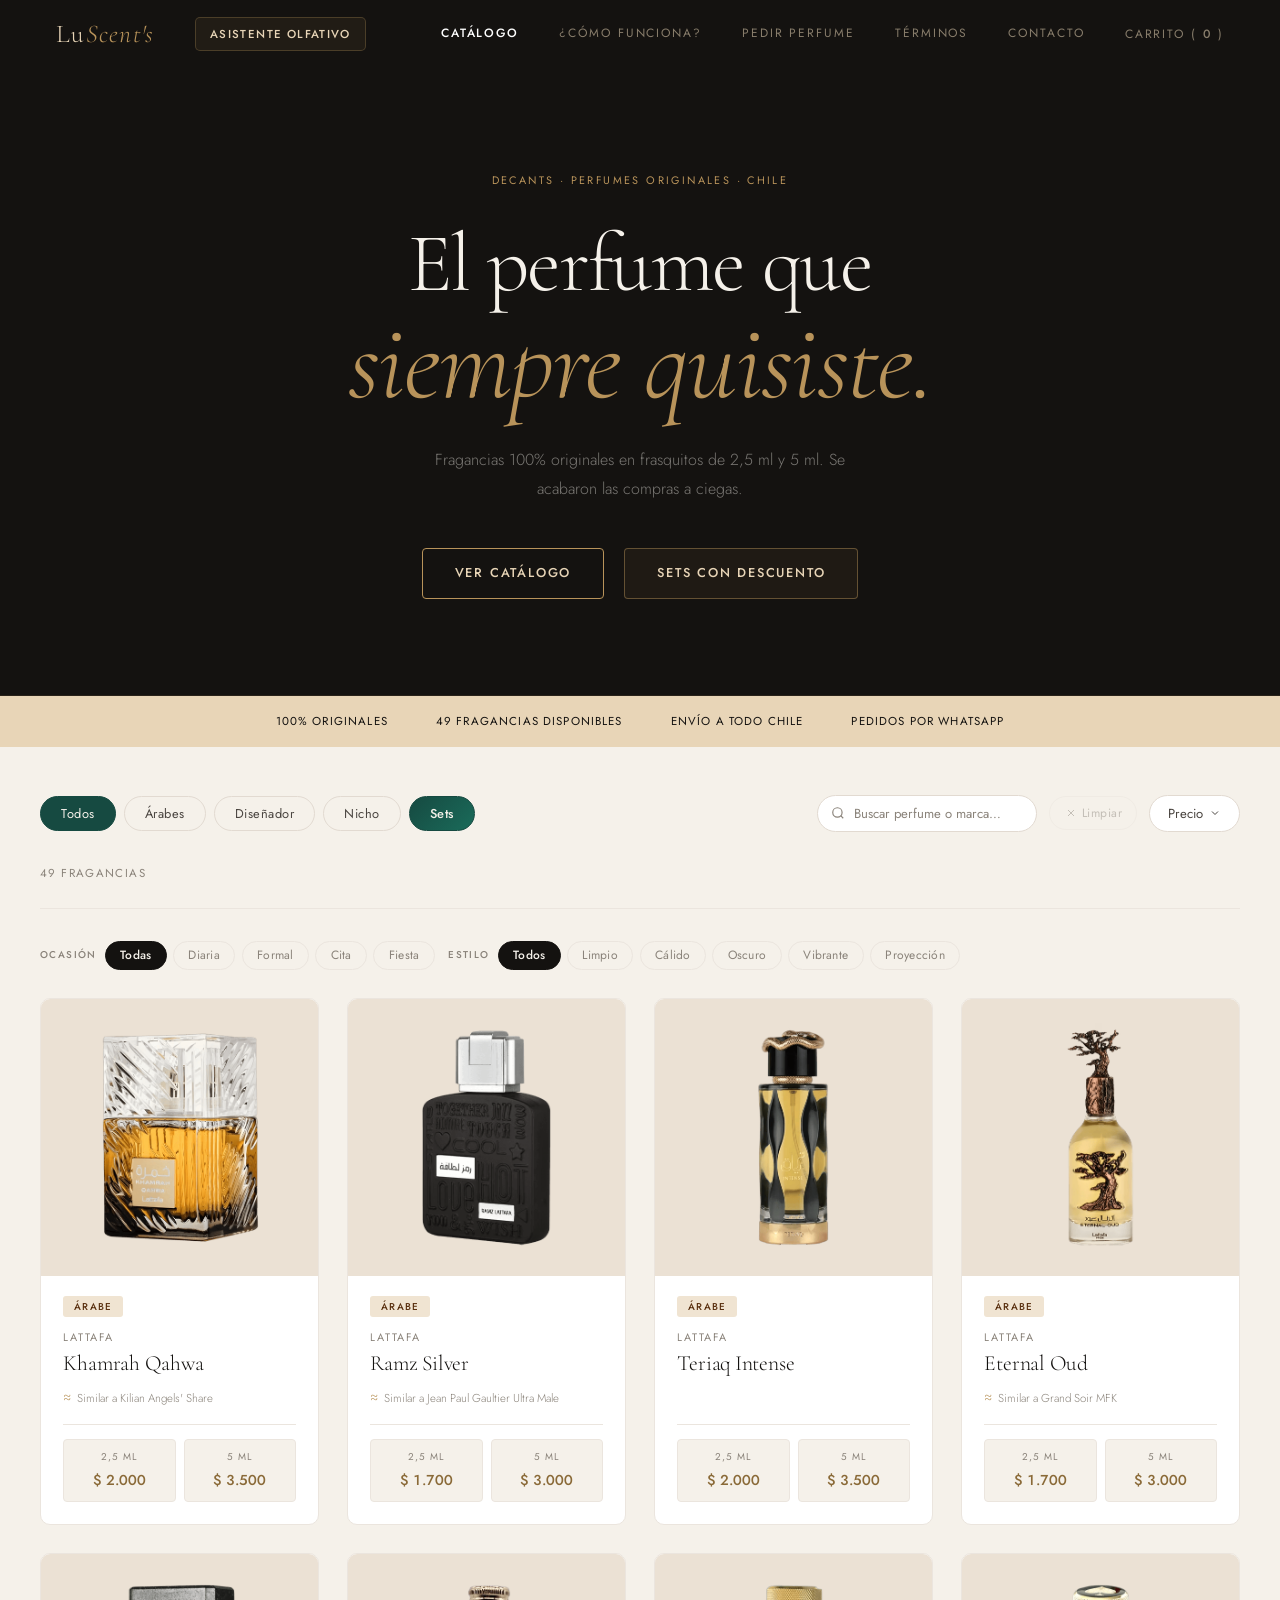
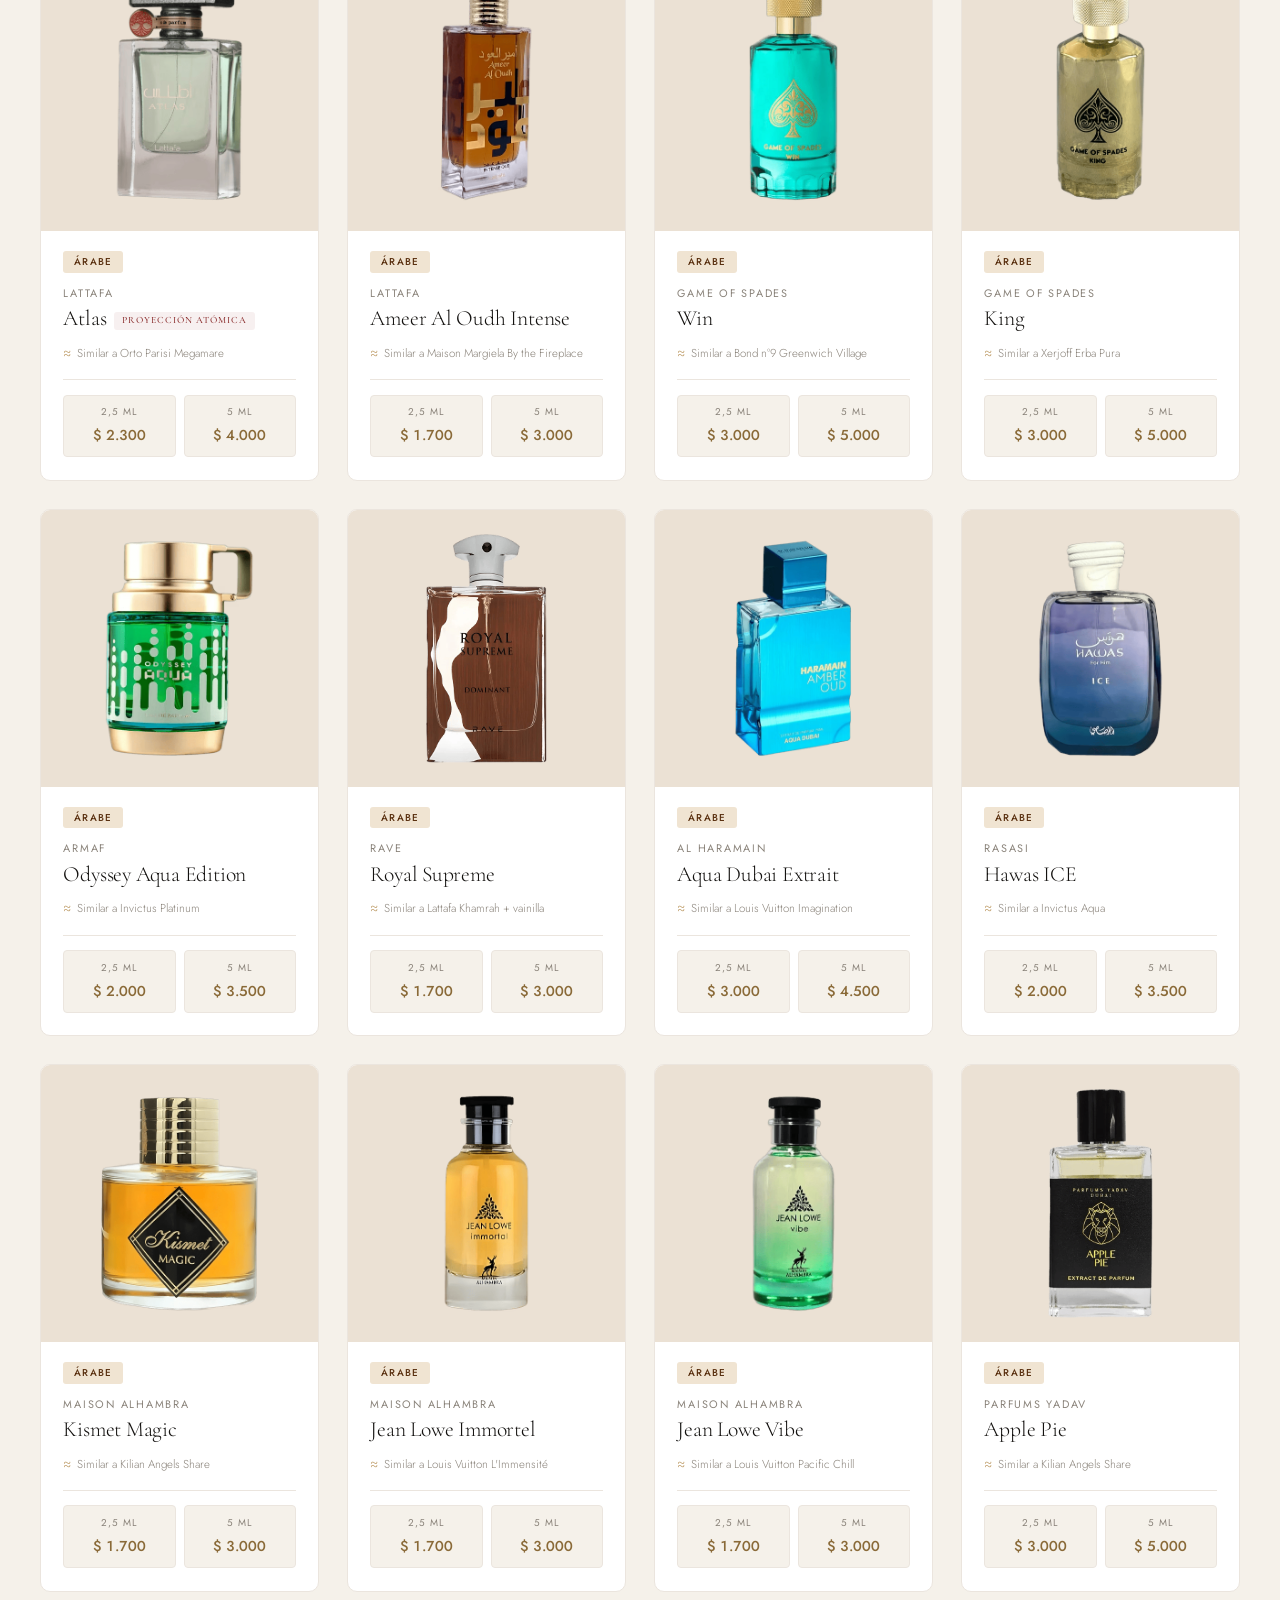
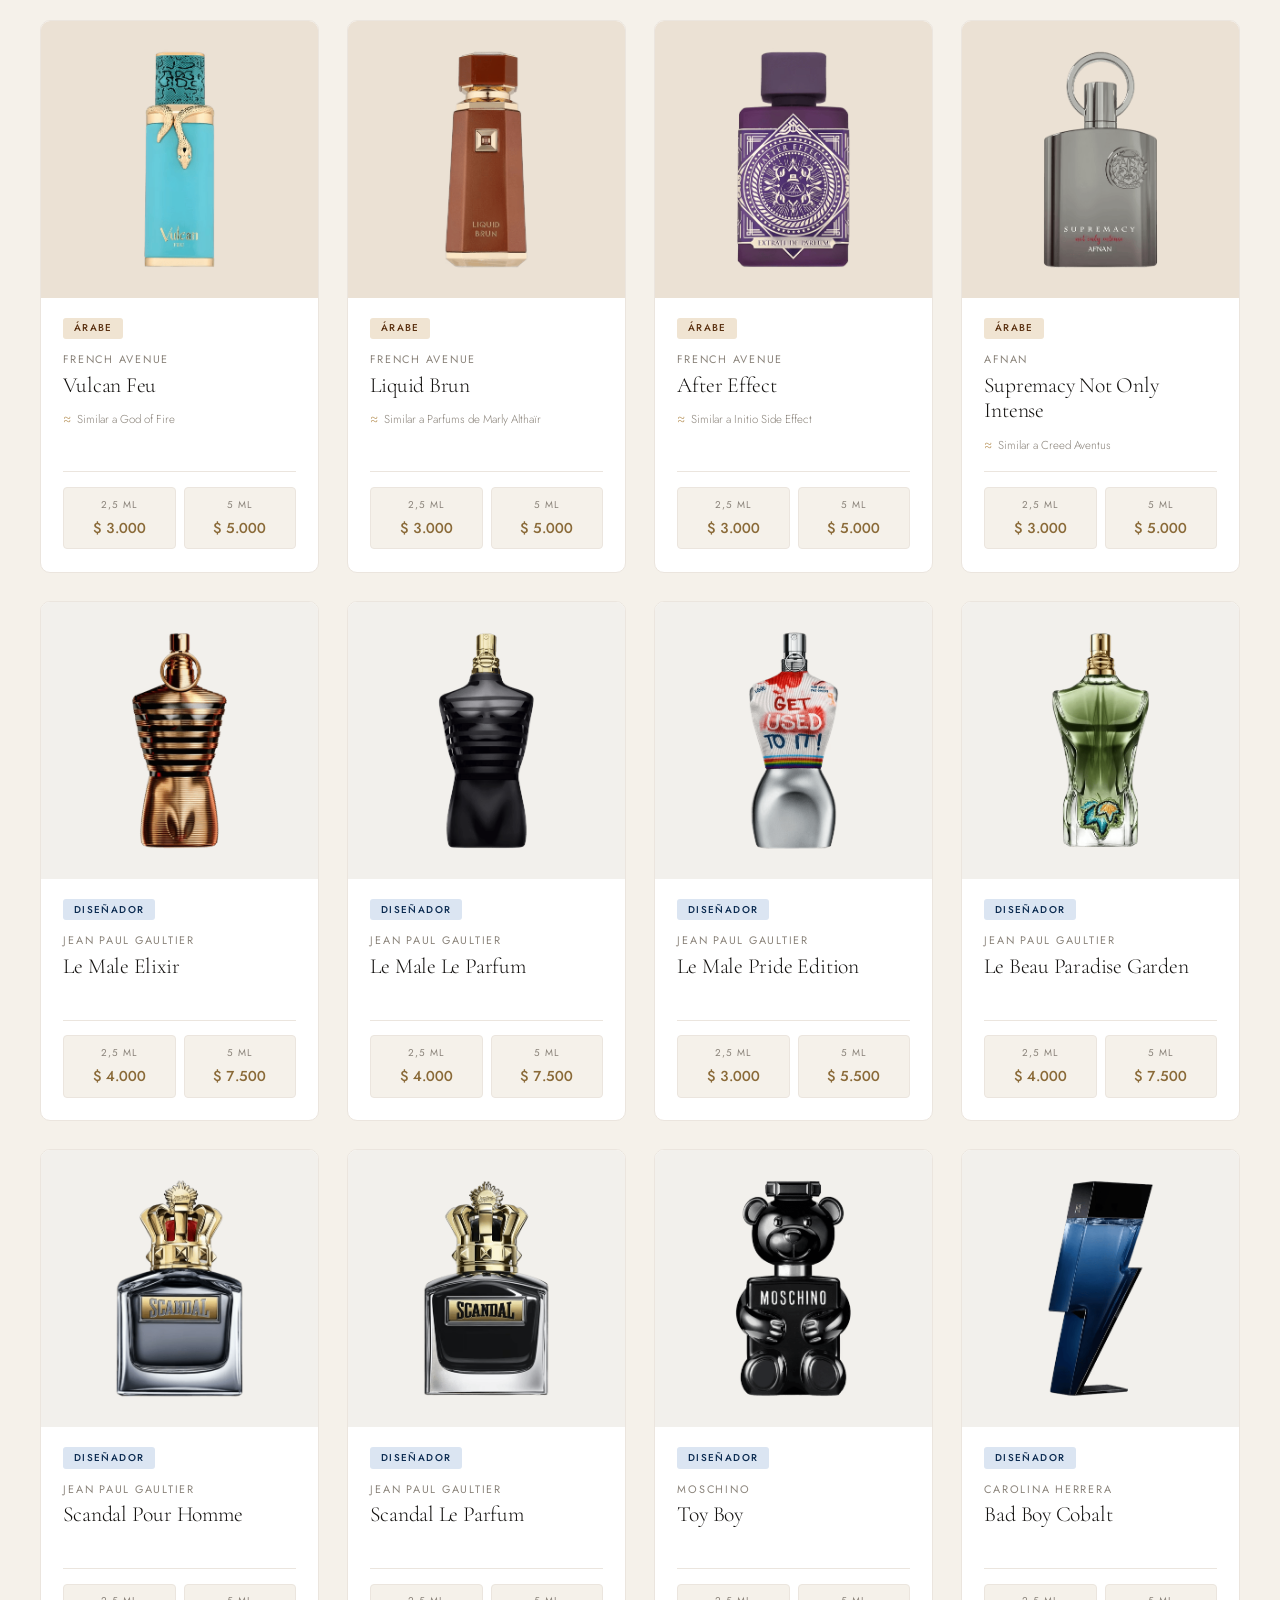
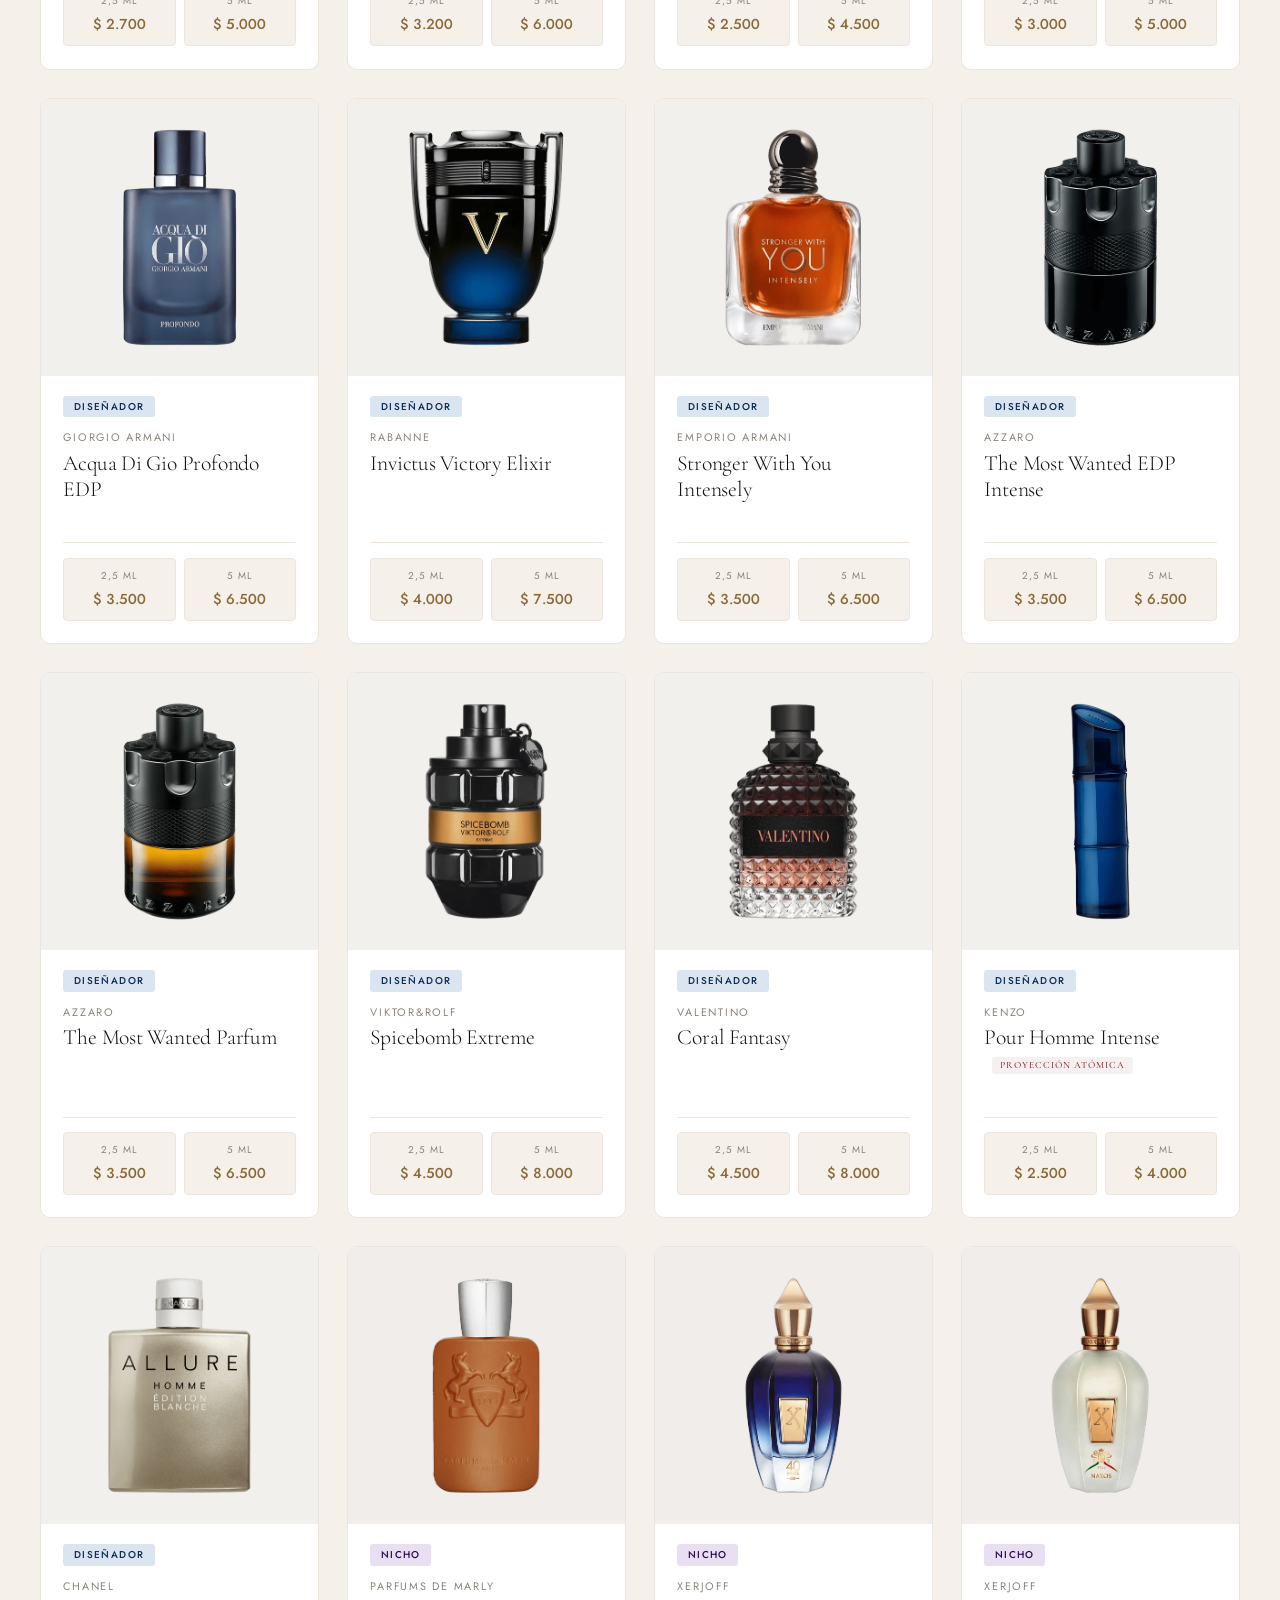
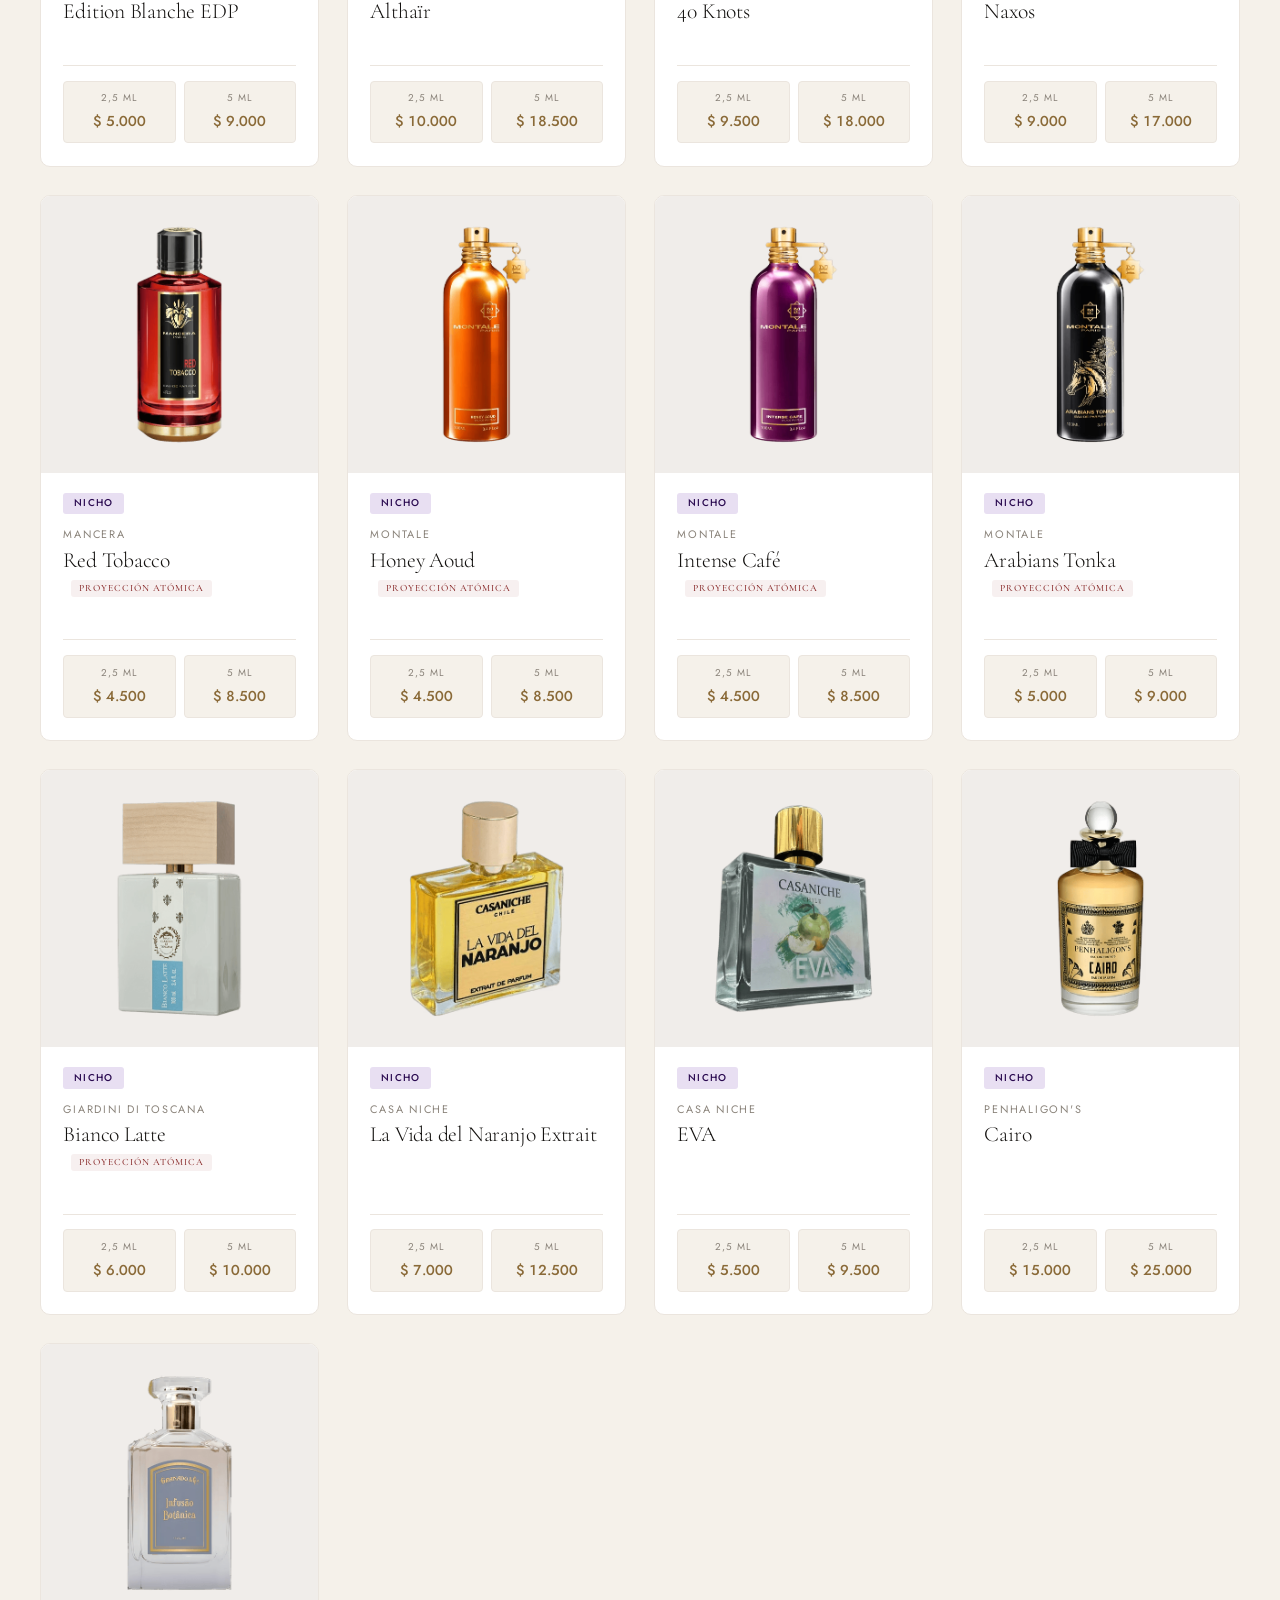
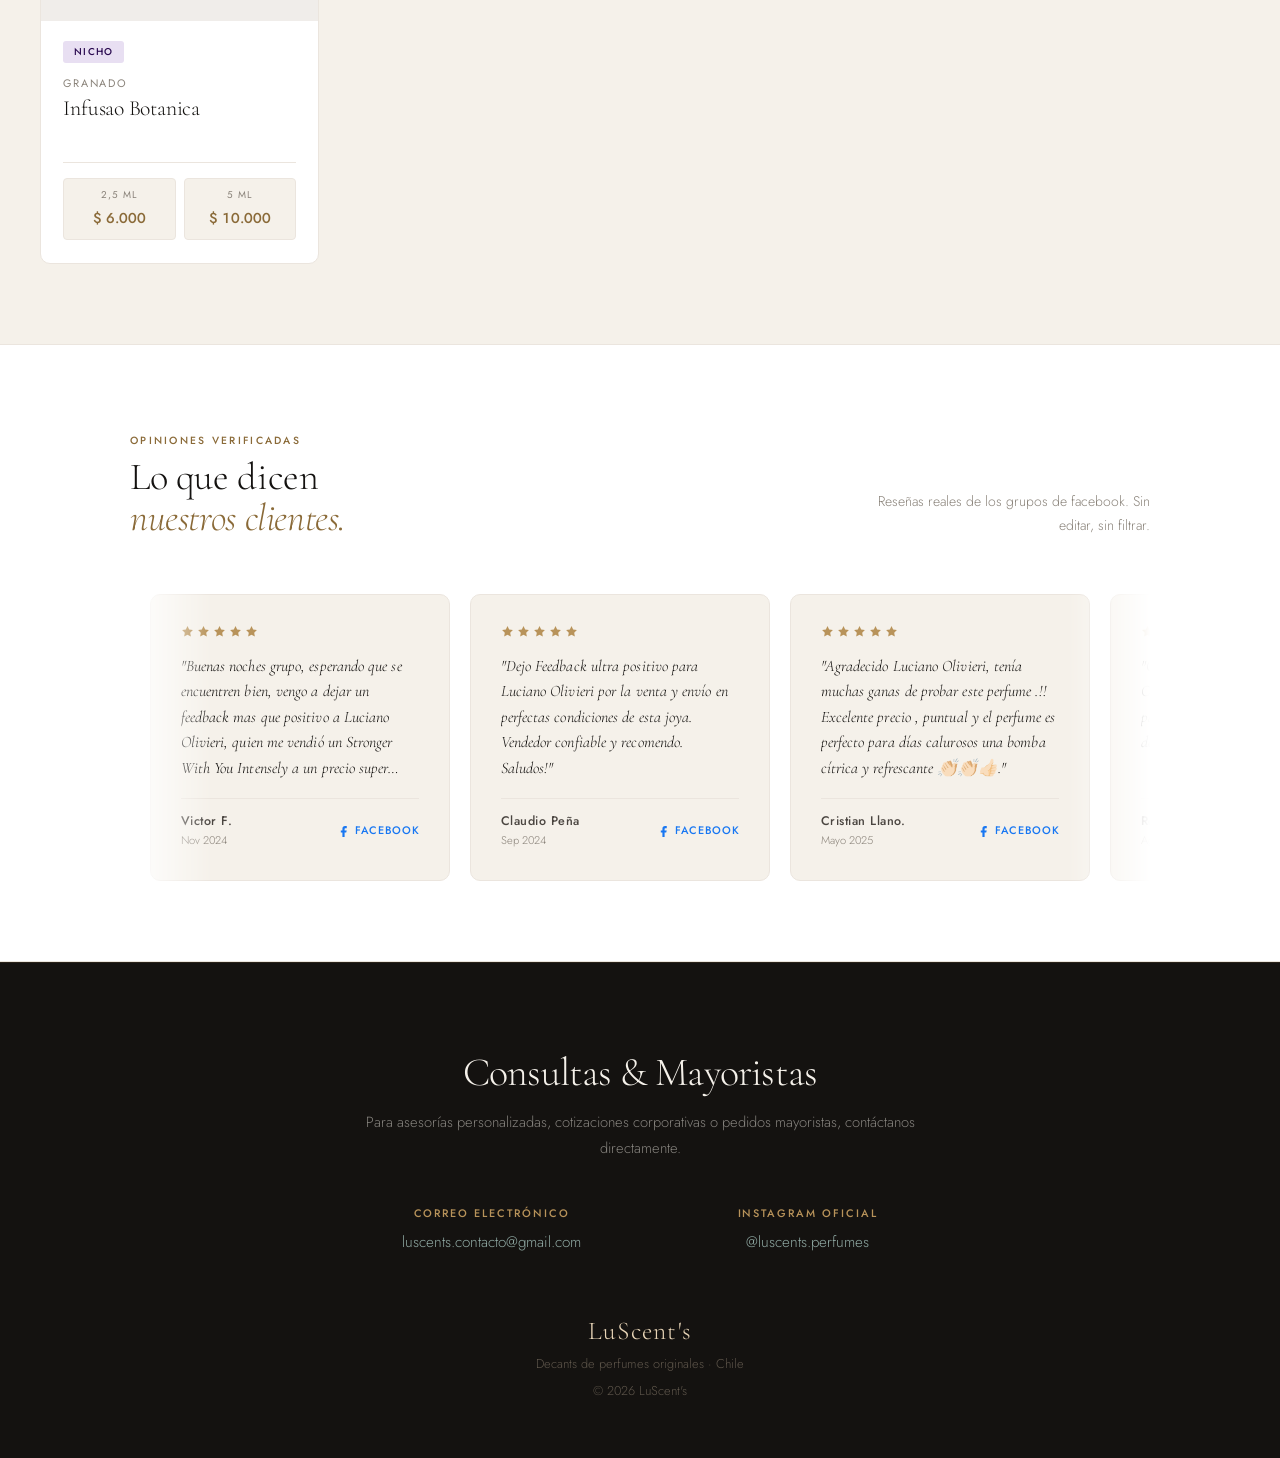
==== index.html @ 913094ef "Primera Subida de Luscents" ====
<!DOCTYPE html>
<html lang="es">
<head>
  <meta charset="UTF-8"/>
  <meta name="viewport" content="width=device-width, initial-scale=1.0"/>
  <meta name="description" content="LuScent's — Decants de perfumes 100% originales en 2,5 ml y 5 ml. Prueba antes de invertir. Envíos a todo Chile."/>
  <meta name="theme-color" content="#181614"/>
  <title>LuScent's — Decants de Perfumes Originales · Chile</title>
  <link rel="preconnect" href="https://fonts.googleapis.com"/>
  <link rel="preconnect" href="https://fonts.gstatic.com" crossorigin/>
  <link href="https://fonts.googleapis.com/css2?family=Cormorant+Garamond:ital,wght@0,300;0,400;0,600;1,300;1,400&family=Jost:wght@300;400;500&display=swap" rel="stylesheet"/>
  <link rel="stylesheet" href="css/styles.css"/>
  <meta property="og:title" content="LuScent's — Decants de Perfumes Originales · Chile" />
<meta property="og:description" content="Fragancias 100% originales en frascos de 2,5 ml y 5 ml. Prueba antes de invertir. Envíos a todo Chile y entregas en Santiago." />
<meta property="og:url" content="https://tu-usuario.github.io/luscents/index.html" />
<meta property="og:image" content="https://tu-usuario.github.io/luscents/img/banner-preview.png" />
<meta property="og:type" content="website" />
<meta property="og:site_name" content="LuScent's" />
</head>
<body>

  <!-- NAV -->
  <header class="nav" id="main-nav">
    <div class="nav__left">
      <a href="index.html" class="nav__logo">Lu<em>Scent's</em></a>
      <a href="asistente.html" class="nav__ai-link">Asistente Olfativo</a>
    </div>
    <nav class="nav__links" role="navigation" aria-label="Menú principal">
      <a href="index.html" class="active" aria-current="page">Catálogo</a>
      <a href="como-funciona.html">¿Cómo funciona?</a>
      <a href="solicitud.html">Pedir Perfume</a>
      <a href="terminos.html">Términos</a>
      <a href="#contacto">Contacto</a>
      <button class="cart-btn" id="nav-cart-btn" aria-label="Abrir carrito">
        Carrito (<span id="nav-cart-count">0</span>)
      </button>
    </nav>
  </header>

  <!-- HERO (el JS lo reemplaza si CYBER_ACTIVE = true) -->
  <section class="hero">
    <div class="hero__inner">
      <span class="hero__eye">Decants · Perfumes Originales · Chile</span>
      <h1 class="hero__title">El perfume que<br><em>siempre quisiste.</em></h1>
      <p class="hero__sub">Fragancias 100% originales en frasquitos de 2,5 ml y 5 ml. Se acabaron las compras a ciegas.</p>
      <div class="hero__actions">
        <a href="#catalogo" class="btn btn--hero">Ver catálogo</a>
        <a href="#catalogo" class="btn btn--sets" id="hero-sets-btn">Sets con descuento</a>
      </div>
    </div>
  </section>

  <!-- PILLS BAR -->
  <div class="pills-bar" aria-hidden="true">
    <span>100% originales</span>
    <span>49 fragancias disponibles</span>
    <span>Envío a todo Chile</span>
    <span>Pedidos por WhatsApp</span>
  </div>

  <!-- HOT SALES -->
  <section class="hot-sales" id="hot-sales-section" aria-labelledby="hs-heading">
    <div class="hot-sales__header">
      <div>
        <span class="hot-sales__eye">Disponibilidad limitada</span>
        <h2 class="hot-sales__title" id="hs-heading">Hot Sales — <em>Frascos Completos</em></h2>
      </div>
      <p class="hot-sales__sub">
        Frascos sellados, casi llenos o parciales muy por debajo del retail. Originales 100% verificados.
      </p>
    </div>
    <div class="hs-grid" id="hot-sales-grid" role="list" aria-label="Frascos en oferta"></div>
  </section>

  <!-- CATÁLOGO -->
  <main class="catalog" id="catalogo">

    <!-- Filtros -->
    <div class="filters" role="search" aria-label="Filtros de catálogo">
      <div class="filters__left">
        <button class="filter-btn active" id="filter-all-btn" data-cat="all">Todos</button>
        <button class="filter-btn" data-cat="arabe">Árabes</button>
        <button class="filter-btn" data-cat="disenador">Diseñador</button>
        <button class="filter-btn" data-cat="nicho">Nicho</button>
        <button class="filter-btn filter-btn--sets" id="filter-sets-btn">Sets</button>
      </div>
      <div class="filters__right">
        <div class="search-wrap">
          <svg width="14" height="14" viewBox="0 0 24 24" fill="none" stroke="currentColor" stroke-width="2" aria-hidden="true"><circle cx="11" cy="11" r="8"/><path d="m21 21-4.35-4.35"/></svg>
          <input type="search" id="search-input" placeholder="Buscar perfume o marca…" aria-label="Buscar en el catálogo"/>
        </div>
        <button class="clear-filters-btn" id="clear-filters-btn" aria-label="Limpiar todos los filtros">
          <svg width="12" height="12" viewBox="0 0 24 24" fill="none" stroke="currentColor" stroke-width="2" aria-hidden="true"><path d="M18 6 6 18M6 6l12 12"/></svg>
          Limpiar
        </button>
        <div class="price-filter">
          <button class="price-toggle" id="price-toggle" aria-haspopup="listbox" aria-expanded="false">
            Precio
            <svg width="12" height="12" viewBox="0 0 24 24" fill="none" stroke="currentColor" stroke-width="2" aria-hidden="true"><path d="m6 9 6 6 6-6"/></svg>
          </button>
          <div class="price-dd" id="price-dd" role="listbox">
            <button class="sort-opt" data-dir="asc" role="option">
              <svg width="14" height="14" viewBox="0 0 24 24" fill="none" stroke="currentColor" stroke-width="2" aria-hidden="true"><path d="M12 19V5M5 12l7-7 7 7"/></svg>
              Menor a mayor
            </button>
            <button class="sort-opt" data-dir="desc" role="option">
              <svg width="14" height="14" viewBox="0 0 24 24" fill="none" stroke="currentColor" stroke-width="2" aria-hidden="true"><path d="M12 5v14M5 12l7 7 7-7"/></svg>
              Mayor a menor
            </button>
          </div>
        </div>
      </div>
    </div>

    <!-- Panel catálogo -->
    <div id="catalog-panel">
      <div class="catalog__meta">
        <span id="result-count" aria-live="polite" aria-atomic="true">49 fragancias</span>
      </div>

      <div class="adv-filters" role="group" aria-label="Filtros avanzados">
        <div class="adv-filter-group" role="group" aria-label="Filtrar por ocasión">
          <span class="adv-filter-group__label">Ocasión</span>
          <button class="adv-pill active" data-filter="ocasion" data-val="all">Todas</button>
          <button class="adv-pill" data-filter="ocasion" data-val="diaria">Diaria</button>
          <button class="adv-pill" data-filter="ocasion" data-val="formal">Formal</button>
          <button class="adv-pill" data-filter="ocasion" data-val="cita">Cita</button>
          <button class="adv-pill" data-filter="ocasion" data-val="fiesta">Fiesta</button>
        </div>
        <div class="adv-filter-group" role="group" aria-label="Filtrar por estilo">
          <span class="adv-filter-group__label">Estilo</span>
          <button class="adv-pill active" data-filter="emocion" data-val="all">Todos</button>
          <button class="adv-pill" data-filter="emocion" data-val="limpio">Limpio</button>
          <button class="adv-pill" data-filter="emocion" data-val="calido">Cálido</button>
          <button class="adv-pill" data-filter="emocion" data-val="oscuro">Oscuro</button>
          <button class="adv-pill" data-filter="emocion" data-val="vibrante">Vibrante</button>
          <button class="adv-pill" data-filter="emocion" data-val="proyeccion-atomica">Proyección</button>
        </div>
        <!-- selects ocultos para compatibilidad con scripts.js -->
        <select id="filter-ocasion" class="adv-select-hidden" aria-hidden="true" tabindex="-1">
          <option value="all">all</option>
          <option value="diaria">diaria</option>
          <option value="formal">formal</option>
          <option value="cita">cita</option>
          <option value="fiesta">fiesta</option>
        </select>
        <select id="filter-emocion" class="adv-select-hidden" aria-hidden="true" tabindex="-1">
          <option value="all">all</option>
          <option value="limpio">limpio</option>
          <option value="calido">calido</option>
          <option value="oscuro">oscuro</option>
          <option value="vibrante">vibrante</option>
          <option value="proyeccion-atomica">proyeccion-atomica</option>
        </select>
      </div>

      <!-- Decants -->
      <div id="decants-section">
        <div class="product-grid" id="product-grid" role="list" aria-label="Catálogo de fragancias"></div>
      </div>

      <!-- Sets inline (solo al buscar, o en vista sets) -->
      <div id="sets-inline-section" style="display:none;">
        <div class="sets-panel__header">
          <p class="sets-panel__meta" id="sets-inline-meta">Sets curados con descuento — comprás todo junto y ahorrás.</p>
        </div>
        <div class="sets-grid" id="sets-grid" role="list" aria-label="Sets de decants"></div>
      </div>
    </div>

  </main>

  <!-- REVIEWS -->
  <section class="reviews" aria-labelledby="reviews-heading">
    <div class="reviews__inner">
      <div class="reviews__header">
        <div>
          <span class="reviews__eye">Opiniones verificadas</span>
          <h2 class="reviews__title" id="reviews-heading">Lo que dicen<br><em>nuestros clientes.</em></h2>
        </div>
        <p class="reviews__sub">Reseñas reales de los grupos de facebook. Sin editar, sin filtrar.</p>
      </div>

      <div class="reviews-slider">
  <div class="reviews-track" id="reviews-track">

        <!-- Tarjeta 1 -->
        <a class="review-card" href="https://www.facebook.com/groups/493029531364323" target="_blank" rel="noopener noreferrer" aria-label="Ver reseña de Victor F. en Facebook">
          <div class="review-card__stars">
            <svg viewBox="0 0 24 24"><path d="M12 2l3.09 6.26L22 9.27l-5 4.87 1.18 6.88L12 17.77l-6.18 3.25L7 14.14 2 9.27l6.91-1.01L12 2z"/></svg>
            <svg viewBox="0 0 24 24"><path d="M12 2l3.09 6.26L22 9.27l-5 4.87 1.18 6.88L12 17.77l-6.18 3.25L7 14.14 2 9.27l6.91-1.01L12 2z"/></svg>
            <svg viewBox="0 0 24 24"><path d="M12 2l3.09 6.26L22 9.27l-5 4.87 1.18 6.88L12 17.77l-6.18 3.25L7 14.14 2 9.27l6.91-1.01L12 2z"/></svg>
            <svg viewBox="0 0 24 24"><path d="M12 2l3.09 6.26L22 9.27l-5 4.87 1.18 6.88L12 17.77l-6.18 3.25L7 14.14 2 9.27l6.91-1.01L12 2z"/></svg>
            <svg viewBox="0 0 24 24"><path d="M12 2l3.09 6.26L22 9.27l-5 4.87 1.18 6.88L12 17.77l-6.18 3.25L7 14.14 2 9.27l6.91-1.01L12 2z"/></svg>
          </div>
          <p class="review-card__quote">
            "Buenas noches grupo, esperando que se encuentren bien, vengo a dejar un feedback mas que positivo a Luciano Olivieri, quien me vendió un Stronger With You Intensely a un precio super razonable, presento muy buena disposición y comunicación respecto a la adquisición de la fragancia, ya por ultimo el embalaje en el cual envío el perfume venia bien armado y protegido. Recomendado 100%."
          </p>
          <div class="review-card__author">
            <div>
              <p class="review-card__name">Victor F.</p>
              <p class="review-card__date">Nov 2024</p>
            </div>
            <span class="review-card__fb">
              <svg viewBox="0 0 24 24"><path d="M18 2h-3a5 5 0 0 0-5 5v3H7v4h3v8h4v-8h3l1-4h-4V7a1 1 0 0 1 1-1h3z"/></svg>
              Facebook
            </span>
          </div>
        </a>

        <!-- Tarjeta 2 -->
        <a class="review-card" href="https://www.facebook.com/groups/493029531364323" target="_blank" rel="noopener noreferrer" aria-label="Ver reseña de Claudio Pena en Facebook">
          <div class="review-card__stars">
            <svg viewBox="0 0 24 24"><path d="M12 2l3.09 6.26L22 9.27l-5 4.87 1.18 6.88L12 17.77l-6.18 3.25L7 14.14 2 9.27l6.91-1.01L12 2z"/></svg>
            <svg viewBox="0 0 24 24"><path d="M12 2l3.09 6.26L22 9.27l-5 4.87 1.18 6.88L12 17.77l-6.18 3.25L7 14.14 2 9.27l6.91-1.01L12 2z"/></svg>
            <svg viewBox="0 0 24 24"><path d="M12 2l3.09 6.26L22 9.27l-5 4.87 1.18 6.88L12 17.77l-6.18 3.25L7 14.14 2 9.27l6.91-1.01L12 2z"/></svg>
            <svg viewBox="0 0 24 24"><path d="M12 2l3.09 6.26L22 9.27l-5 4.87 1.18 6.88L12 17.77l-6.18 3.25L7 14.14 2 9.27l6.91-1.01L12 2z"/></svg>
            <svg viewBox="0 0 24 24"><path d="M12 2l3.09 6.26L22 9.27l-5 4.87 1.18 6.88L12 17.77l-6.18 3.25L7 14.14 2 9.27l6.91-1.01L12 2z"/></svg>
          </div>
          <p class="review-card__quote">
            "Dejo Feedback ultra positivo para Luciano Olivieri por la venta y envío en perfectas condiciones de esta joya. Vendedor confiable y recomendo. Saludos!"
          </p>
          <div class="review-card__author">
            <div>
              <p class="review-card__name">Claudio Peña</p>
              <p class="review-card__date">Sep 2024</p>
            </div>
            <span class="review-card__fb">
              <svg viewBox="0 0 24 24"><path d="M18 2h-3a5 5 0 0 0-5 5v3H7v4h3v8h4v-8h3l1-4h-4V7a1 1 0 0 1 1-1h3z"/></svg>
              Facebook
            </span>
          </div>
        </a>

        <!-- Tarjeta 3 -->
        <a class="review-card" href="https://www.facebook.com/groups/294068391559729/user/100004410096037" target="_blank" rel="noopener noreferrer" aria-label="Ver reseña de Cristian Llano. en Facebook">
          <div class="review-card__stars">
            <svg viewBox="0 0 24 24"><path d="M12 2l3.09 6.26L22 9.27l-5 4.87 1.18 6.88L12 17.77l-6.18 3.25L7 14.14 2 9.27l6.91-1.01L12 2z"/></svg>
            <svg viewBox="0 0 24 24"><path d="M12 2l3.09 6.26L22 9.27l-5 4.87 1.18 6.88L12 17.77l-6.18 3.25L7 14.14 2 9.27l6.91-1.01L12 2z"/></svg>
            <svg viewBox="0 0 24 24"><path d="M12 2l3.09 6.26L22 9.27l-5 4.87 1.18 6.88L12 17.77l-6.18 3.25L7 14.14 2 9.27l6.91-1.01L12 2z"/></svg>
            <svg viewBox="0 0 24 24"><path d="M12 2l3.09 6.26L22 9.27l-5 4.87 1.18 6.88L12 17.77l-6.18 3.25L7 14.14 2 9.27l6.91-1.01L12 2z"/></svg>
            <svg viewBox="0 0 24 24"><path d="M12 2l3.09 6.26L22 9.27l-5 4.87 1.18 6.88L12 17.77l-6.18 3.25L7 14.14 2 9.27l6.91-1.01L12 2z"/></svg>
          </div>
          <p class="review-card__quote">
            "Agradecido Luciano Olivieri, tenía muchas ganas de probar este perfume .!! Excelente precio , puntual y el perfume es perfecto para días calurosos una bomba cítrica y refrescante 👏🏻👏🏻￼￼👍🏻."
          </p>
          <div class="review-card__author">
            <div>
              <p class="review-card__name">Cristian Llano.</p>
              <p class="review-card__date">Mayo 2025</p>
            </div>
            <span class="review-card__fb">
              <svg viewBox="0 0 24 24"><path d="M18 2h-3a5 5 0 0 0-5 5v3H7v4h3v8h4v-8h3l1-4h-4V7a1 1 0 0 1 1-1h3z"/></svg>
              Facebook
            </span>
          </div>
        </a>

        <!-- Tarjeta 4 -->
        <a class="review-card" href="https://www.facebook.com/groups/1072136379981425/search/?q=Luciano%20Olivieri" target="_blank" rel="noopener noreferrer" aria-label="Ver reseña de Reinaldo Arredondo. en Facebook">
          <div class="review-card__stars">
            <svg viewBox="0 0 24 24"><path d="M12 2l3.09 6.26L22 9.27l-5 4.87 1.18 6.88L12 17.77l-6.18 3.25L7 14.14 2 9.27l6.91-1.01L12 2z"/></svg>
            <svg viewBox="0 0 24 24"><path d="M12 2l3.09 6.26L22 9.27l-5 4.87 1.18 6.88L12 17.77l-6.18 3.25L7 14.14 2 9.27l6.91-1.01L12 2z"/></svg>
            <svg viewBox="0 0 24 24"><path d="M12 2l3.09 6.26L22 9.27l-5 4.87 1.18 6.88L12 17.77l-6.18 3.25L7 14.14 2 9.27l6.91-1.01L12 2z"/></svg>
            <svg viewBox="0 0 24 24"><path d="M12 2l3.09 6.26L22 9.27l-5 4.87 1.18 6.88L12 17.77l-6.18 3.25L7 14.14 2 9.27l6.91-1.01L12 2z"/></svg>
            <svg viewBox="0 0 24 24"><path d="M12 2l3.09 6.26L22 9.27l-5 4.87 1.18 6.88L12 17.77l-6.18 3.25L7 14.14 2 9.27l6.91-1.01L12 2z"/></svg>
          </div>
          <p class="review-card__quote">
            "Quiero dejar voto positivo a Luciano Olivieri por venderme esta pequeña joya para la temporada, entrega y producto 10 de 10, súper recomendado !!."
          </p>
          <div class="review-card__author">
            <div>
              <p class="review-card__name">Reinaldo A.</p>
              <p class="review-card__date">Agosto 2024</p>
            </div>
            <span class="review-card__fb">
              <svg viewBox="0 0 24 24"><path d="M18 2h-3a5 5 0 0 0-5 5v3H7v4h3v8h4v-8h3l1-4h-4V7a1 1 0 0 1 1-1h3z"/></svg>
              Facebook
            </span>
          </div>
        </a>

       
       

      </div>
</div><!-- /reviews-slider -->

    
    </div>
  </section>

  <!-- CONTACTO -->
  <section class="contact" id="contacto" aria-labelledby="contact-heading">
    <div class="contact__inner">
      <h2 class="contact__title" id="contact-heading">Consultas & Mayoristas</h2>
      <p class="contact__desc">Para asesorías personalizadas, cotizaciones corporativas o pedidos mayoristas, contáctanos directamente.</p>
      <div class="contact__methods">
        <div class="contact__method">
          <span class="contact__label">Correo Electrónico</span>
          <a href="mailto:luscents.contacto@gmail.com" class="contact__link">luscents.contacto@gmail.com</a>
        </div>
        <div class="contact__method">
          <span class="contact__label">Instagram Oficial</span>
          <a href="https://instagram.com/luscents.perfumes" target="_blank" rel="noopener noreferrer" class="contact__link">@luscents.perfumes</a>
        </div>
      </div>
    </div>
  </section>

  <!-- FOOTER -->
  <footer class="footer">
    <span class="footer__logo">LuScent's</span>
    <p>Decants de perfumes originales · Chile</p>
    <p class="footer__copy">© 2026 LuScent's</p>
  </footer>

  <!-- MODAL DECANT -->
  <div class="overlay" id="modal-overlay" role="dialog" aria-modal="true" aria-label="Detalle de fragancia" aria-hidden="true">
    <div class="modal-decant">
      <button class="modal-close-btn" aria-label="Cerrar">
        <svg width="18" height="18" viewBox="0 0 24 24" fill="none" stroke="currentColor" stroke-width="1.5" aria-hidden="true"><path d="M18 6 6 18M6 6l12 12"/></svg>
      </button>
      <div class="modal-decant__img-wrap">
        <img src="" alt=""/>
      </div>
      <div class="modal-decant__info">
        <p class="modal-decant__brand"></p>
        <h2 class="modal-decant__name"></h2>
        <p class="modal-decant__sim"></p>
        <div class="modal-decant__details">
          <p class="modal-decant__notas"></p>
          <p class="modal-decant__desc"></p>
        </div>
        <div class="modal-decant__sizes" role="radiogroup" aria-label="Seleccionar tamaño"></div>
        <div class="modal-decant__actions">
          <button class="btn btn--full" id="modal-add-cart">Añadir al carrito</button>
          <a class="btn-outline" id="modal-wa" href="#">Pedir directamente</a>
        </div>
        <p class="modal-decant__note" style="display:none;" role="alert" aria-hidden="true">Selecciona un tamaño primero.</p>
      </div>
    </div>
  </div>

  <!-- MODAL HOT SALE -->
  <div class="overlay" id="hs-modal-overlay" role="dialog" aria-modal="true" aria-label="Detalle de frasco" aria-hidden="true">
    <div class="modal-hs">
      <button class="modal-close-btn" aria-label="Cerrar">
        <svg width="18" height="18" viewBox="0 0 24 24" fill="none" stroke="currentColor" stroke-width="1.5" aria-hidden="true"><path d="M18 6 6 18M6 6l12 12"/></svg>
      </button>
      <div class="modal-hs__img-wrap">
        <img class="modal-hs__img" src="" alt=""/>
      </div>
      <div class="modal-hs__info">
        <p class="modal-hs__brand"></p>
        <h2 class="modal-hs__name"></h2>
        <div class="modal-hs__meta">
          <span class="modal-hs__cond"></span>
          <span class="modal-hs__size"></span>
        </div>
        <div class="modal-hs__details">
          <p class="modal-hs__notas"></p>
          <p class="modal-hs__desc"></p>
        </div>
        <div class="modal-hs__pricing">
          <span class="modal-hs__original"></span>
          <span class="modal-hs__price"></span>
          <span class="modal-hs__disc"></span>
        </div>
        <a class="modal-hs__wa" href="#" target="_blank" rel="noopener noreferrer">
          <svg width="18" height="18" viewBox="0 0 24 24" fill="currentColor" aria-hidden="true"><path d="M17.472 14.382c-.297-.149-1.758-.867-2.03-.967-.273-.099-.471-.148-.67.15-.197.297-.767.966-.94 1.164-.173.199-.347.223-.644.075-.297-.15-1.255-.463-2.39-1.475-.883-.788-1.48-1.761-1.653-2.059-.173-.297-.018-.458.13-.606.134-.133.298-.347.446-.52.149-.174.198-.298.298-.497.099-.198.05-.371-.025-.52-.075-.149-.669-1.612-.916-2.207-.242-.579-.487-.5-.669-.51-.173-.008-.371-.01-.57-.01-.198 0-.52.074-.792.372-.272.297-1.04 1.016-1.04 2.479 0 1.462 1.065 2.875 1.213 3.074.149.198 2.096 3.2 5.077 4.487.709.306 1.262.489 1.694.625.712.227 1.36.195 1.871.118.571-.085 1.758-.719 2.006-1.413.248-.694.248-1.289.173-1.413-.074-.124-.272-.198-.57-.347z"/><path d="M12 0C5.373 0 0 5.373 0 12c0 2.122.554 4.118 1.528 5.85L.057 23.215a.75.75 0 0 0 .916.928l5.42-1.516A11.945 11.945 0 0 0 12 24c6.627 0 12-5.373 12-12S18.627 0 12 0zm0 21.75a9.711 9.711 0 0 1-4.947-1.352l-.355-.211-3.675 1.028 1.005-3.595-.231-.37A9.712 9.712 0 0 1 2.25 12c0-5.385 4.365-9.75 9.75-9.75s9.75 4.365 9.75 9.75-4.365 9.75-9.75 9.75z"/></svg>
          Consultar disponibilidad
        </a>
      </div>
    </div>
  </div>

  <!-- CARRITO -->
  <div class="cart-overlay" id="cart-overlay" aria-hidden="true"></div>
  <div class="cart-sidebar" id="cart-sidebar" role="dialog" aria-modal="true" aria-label="Tu carrito">
    <div class="cart-header">
      <h2>Tu Pedido</h2>
      <button class="cart-close-btn" id="cart-close-btn" aria-label="Cerrar carrito">
        <svg width="20" height="20" viewBox="0 0 24 24" fill="none" stroke="currentColor" stroke-width="1.5" aria-hidden="true"><path d="M18 6 6 18M6 6l12 12"/></svg>
      </button>
    </div>
    <div class="cart-items" id="cart-items"></div>
    <div class="cart-footer">
      <div class="cart-total"><span>Total</span><span id="cart-total-price">$ 0</span></div>
      <a class="btn btn--full" id="cart-checkout" href="#">Enviar pedido por WhatsApp</a>
    </div>
  </div>

  <!-- CHECKOUT -->
  <div class="checkout-overlay" id="checkout-overlay" aria-hidden="true"></div>
  <div class="checkout-modal" id="checkout-modal" role="dialog" aria-modal="true" aria-label="Confirmar pedido" aria-hidden="true">
    <div class="checkout-header">
      <h2>Confirmar Pedido</h2>
      <button class="cart-close-btn" id="checkout-close" aria-label="Cerrar">
        <svg width="20" height="20" viewBox="0 0 24 24" fill="none" stroke="currentColor" stroke-width="1.5" aria-hidden="true"><path d="M18 6 6 18M6 6l12 12"/></svg>
      </button>
    </div>
    <div class="checkout-body">
      <div class="checkout-summary" id="checkout-summary"></div>
      <div class="checkout-discount">
        <label for="coupon-code">Código de descuento</label>
        <div class="discount-group">
          <input type="text" id="coupon-code" placeholder="Ej: LUSCENT10" autocomplete="off"/>
          <button type="button" class="btn-outline" style="width:auto;padding:.75rem 1.5rem;" id="apply-coupon">Aplicar</button>
        </div>
        <p class="coupon-msg" id="coupon-msg" role="alert"></p>
      </div>
      <div class="checkout-totals">
        <div class="totals-row"><span>Subtotal</span><span id="checkout-subtotal">$0</span></div>
        <div class="totals-row disc-row" id="checkout-discount-row" style="display:none;">
          <span>Descuento</span><span id="checkout-discount-amt">-$0</span>
        </div>
        <div class="totals-row grand-total"><span>Total Final</span><span id="checkout-total">$0</span></div>
      </div>
    </div>
    <div class="checkout-footer">
      <a class="btn btn--full" id="checkout-confirm-btn" href="#" target="_blank" rel="noopener noreferrer">Finalizar en WhatsApp</a>
    </div>
  </div>

  <!-- MODAL SET -->
  <div class="overlay" id="set-modal-overlay" role="dialog" aria-modal="true" aria-label="Detalle del set" aria-hidden="true">
    <div class="modal-set">
      <button class="modal-close-btn" aria-label="Cerrar">
        <svg width="18" height="18" viewBox="0 0 24 24" fill="none" stroke="currentColor" stroke-width="1.5" aria-hidden="true"><path d="M18 6 6 18M6 6l12 12"/></svg>
      </button>
      <div class="modal-set__left">
        <div class="modal-set__items"></div>
      </div>
      <div class="modal-set__right">
        <span class="modal-set__cyber" style="display:none;">Precio Cyber</span>
        <h2 class="modal-set__name"></h2>
        <p class="modal-set__desc"></p>
        <div class="modal-set__pricing">
          <span class="modal-set__original"></span>
          <span class="modal-set__price"></span>
          <span class="modal-set__disc"></span>
        </div>
        <p class="modal-set__saving"></p>
        <div class="modal-set__actions">
          <button class="btn btn--full modal-set__add">Añadir set al carrito</button>
          <a class="btn-outline modal-set__wa" href="#" target="_blank" rel="noopener noreferrer">Coordinar por WhatsApp</a>
        </div>
        <p class="modal-set__legal">El set se añade como un ítem al carrito. Al confirmar por WhatsApp te indicamos los detalles de cada decant.</p>
      </div>
    </div>
  </div>

  <script src="js/catalog.js"></script>
  <script src="js/scripts.js"></script>
  <script>
    // Botón hero sets → scroll + activa vista sets
    document.getElementById("hero-sets-btn")?.addEventListener("click", function(e) {
      e.preventDefault();
      document.getElementById("catalogo")?.scrollIntoView({ behavior:"smooth" });
      setTimeout(() => LS.activateSetsView(), 400);
    });

    // ── Pills de filtros avanzados ──────────────────
    document.querySelectorAll(".adv-pill").forEach(pill => {
      pill.addEventListener("click", function() {
        const filter = this.dataset.filter;
        const val    = this.dataset.val;
        // marcar activo dentro del grupo
        document.querySelectorAll(`.adv-pill[data-filter="${filter}"]`).forEach(p => p.classList.remove("active"));
        this.classList.add("active");
        // sincronizar con el select oculto y disparar change
        const sel = document.getElementById("filter-" + filter);
        if (sel) {
          sel.value = val;
          sel.dispatchEvent(new Event("change"));
        }
      });
    });
  </script>
</body>
</html>
---- css/styles.css ----
/* ═══════════════════════════════════════════════════
   LUSCENT'S — styles.css
   Arquitectura: tokens → base → layout → componentes
   ── NOTA: Rediseño estético integral. Sin tocar JS ni clases funcionales.
═══════════════════════════════════════════════════ */

/* ── TOKENS ─────────────────────────────── */
:root {
  --cream:       #F5F1EA;
  --white:       #FFFFFF;
  --ink:         #141210;
  --ink-mid:     #4A4540;
  --ink-muted:   #8A837A;
  --gold:        #B8935A;
  --gold-lt:     #E8D5B7;
  --gold-dk:     #8A6A38;
  --green:       #164A41;
  --green-hv:    #0A3D2E;
  --border:      #E2DAD1;
  --border-sm:   #EBE5DE;
  --ff-disp:     'Cormorant Garamond', Georgia, serif;
  --ff-body:     'Jost', system-ui, sans-serif;
  --r-sm:        4px;
  --r-md:        8px;
  --r-lg:        10px;
  --ease:        cubic-bezier(0.16, 1, 0.3, 1);
  --ease-lux:    cubic-bezier(0.22, 1, 0.36, 1);
  --nav-h:       68px;

  /* ── Toast — cambia estos dos valores para personalizar el color ── */
  --toast-bg:         #5a4f46;   /* fondo de la pastilla */
  --toast-accent:     #164A41;   /* barra/acento izquierdo (actualmente no visible en pill, se usa en label) */
  --toast-label-color: #4EB899;  /* color del texto "✓ Añadido al carrito" */
}

/* ── RESET ──────────────────────────────── */
*, *::before, *::after { margin: 0; padding: 0; box-sizing: border-box; }
html { scroll-behavior: smooth; }
body {
  font-family: var(--ff-body);
  background: var(--cream);
  color: var(--ink);
  font-size: 15px;
  line-height: 1.6;
  -webkit-font-smoothing: antialiased;
}
img { display: block; }
button { cursor: pointer; font-family: inherit; }
a { text-decoration: none; }

/* ── NAV ────────────────────────────────── */
.nav {
  position: fixed;
  inset-block-start: 0;
  inset-inline: 0;
  z-index: 100;
  background: var(--ink);
  display: flex;
  align-items: center;
  justify-content: space-between;
  padding-inline: 3.5rem;
  height: var(--nav-h);
  transition: background .4s var(--ease-lux), box-shadow .4s var(--ease-lux);
}
.nav--transparent { background: transparent; }
.nav--scrolled    { background: var(--ink); box-shadow: 0 2px 24px rgba(20,18,16,.35); }

.nav__left { display: flex; align-items: center; gap: 2.5rem; }

.nav__logo {
  font-family: var(--ff-disp);
  font-size: 1.6rem;
  font-weight: 300;
  color: var(--gold-lt);
  letter-spacing: 0.05em;
  white-space: nowrap;
  line-height: 1;
}
.nav__logo em { font-style: italic; color: var(--gold); }

.nav__links {
  display: flex;
  gap: 2.5rem;
  align-items: center;
}
.nav__links a {
  font-size: 0.75rem;
  letter-spacing: 0.16em;
  text-transform: uppercase;
  color: rgba(232,213,183,.55);
  transition: color .3s var(--ease);
  white-space: nowrap;
}
.nav__links a:hover  { color: var(--gold-lt); }
.nav__links a.active { color: var(--white); font-weight: 500; }

.nav__ai-link {
  font-size: 0.72rem;
  font-weight: 500;
  text-transform: uppercase;
  letter-spacing: 0.12em;
  color: var(--gold-lt);
  background: rgba(184,147,90,.08);
  padding: .4rem .9rem;
  border-radius: 5px;
  border: 1px solid rgba(184,147,90,.28);
  transition: all .3s var(--ease);
  white-space: nowrap;
}
.nav__ai-link:hover,
.nav__ai-link.active { background: var(--gold-lt); color: var(--ink); }

/* Carrito nav */
.cart-btn {
  background: transparent;
  border: none;
  color: rgba(232,213,183,.55);
  font-size: 0.75rem;
  letter-spacing: 0.16em;
  text-transform: uppercase;
  display: flex;
  align-items: center;
  gap: .35rem;
  position: relative;
  white-space: nowrap;
  transition: color .3s var(--ease);
}
.cart-btn:hover { color: var(--gold-lt); }
.cart-btn span  { font-weight: 500; }

.cart-btn::after {
  content: '';
  position: absolute;
  top: -2px; right: -10px;
  width: 6px; height: 6px;
  background: var(--green);
  border-radius: 50%;
  opacity: 0;
  transform: scale(0);
  transition: opacity .3s var(--ease), transform .3s var(--ease);
}
.cart-btn.has-items::after { opacity: 1; transform: scale(1); }

@keyframes cartPop {
  0%,100% { transform: scale(1); }
  50%      { transform: scale(1.15); color: var(--gold-lt); }
}
.cart-btn.pop { animation: cartPop .4s var(--ease); }

/* Hamburger */
.hamburger-btn {
  display: none;
  flex-direction: column;
  justify-content: center;
  align-items: center;
  gap: 5px;
  width: 40px; height: 40px;
  background: transparent;
  border: none;
  border-radius: var(--r-sm);
  flex-shrink: 0;
  transition: background .2s;
}
.hamburger-btn:hover { background: rgba(232,213,183,.08); }
.hamburger-btn span {
  display: block;
  width: 22px; height: 1.5px;
  background: var(--gold-lt);
  border-radius: 1px;
  transition: transform .35s var(--ease-lux), opacity .3s var(--ease), width .3s var(--ease);
  transform-origin: center;
}
.nav--mobile-open .hamburger-btn span:nth-child(1) { transform: translateY(7px) rotate(45deg); }
.nav--mobile-open .hamburger-btn span:nth-child(2) { opacity: 0; width: 0; }
.nav--mobile-open .hamburger-btn span:nth-child(3) { transform: translateY(-7px) rotate(-45deg); }

.mobile-overlay {
  display: none;
  position: fixed;
  inset: 0;
  background: rgba(20,18,16,.6);
  z-index: 99;
  backdrop-filter: blur(3px);
}
.mobile-overlay.open { display: block; }

/* ── HERO ───────────────────────────────── */
.hero {
  background: var(--ink);
  padding: 6.5rem 3rem 6rem;
  border-bottom: 1px solid rgba(184,147,90,.12);
  display: flex;
  justify-content: center;
  margin-top: var(--nav-h);
}
.hero__inner {
  max-width: 700px;
  width: 100%;
  text-align: center;
  display: flex;
  flex-direction: column;
  align-items: center;
}
.hero__eye {
  display: block;
  font-size: 0.68rem;
  letter-spacing: 0.22em;
  text-transform: uppercase;
  color: var(--gold);
  margin-bottom: 2rem;
  font-weight: 400;
}
.hero__title {
  font-family: var(--ff-disp);
  font-size: clamp(3.2rem, 6.5vw, 5.5rem);
  font-weight: 300;
  line-height: 1.03;
  letter-spacing: -0.02em;
  color: var(--cream);
  margin-bottom: 1.75rem;
}
.hero__title em { font-style: italic; color: var(--gold); font-size: 1.3em; }
.hero__sub {
  font-size: 1rem;
  font-weight: 300;
  color: rgba(245,241,234,.45);
  max-width: 440px;
  margin-bottom: 2.75rem;
  line-height: 1.8;
}
.hero__actions {
  display: flex;
  gap: 1.25rem;
  flex-wrap: wrap;
  justify-content: center;
}

/* ── BOTONES ────────────────────────────── */
.btn {
  display: inline-flex;
  align-items: center;
  justify-content: center;
  gap: .45rem;
  padding: .9rem 2rem;
  background: transparent;
  border: 1px solid var(--green);
  color: var(--green);
  font-family: var(--ff-body);
  font-size: 0.8rem;
  font-weight: 500;
  letter-spacing: 0.14em;
  text-transform: uppercase;
  border-radius: var(--r-sm);
  transition: background .25s var(--ease), color .25s var(--ease), border-color .25s var(--ease);
}
.btn:hover      { background: var(--green); color: var(--cream); }
.btn--full      { width: 100%; }
.btn--hero      { border-color: var(--gold); color: var(--gold-lt); }
.btn--hero:hover { background: var(--gold); color: var(--ink); border-color: var(--gold); }
.btn--sets      { border-color: rgba(184,147,90,.45); color: var(--gold-lt); background: rgba(184,147,90,.07); }
.btn--sets:hover { background: var(--gold); border-color: var(--gold); color: var(--ink); }

.btn-outline {
  display: inline-flex;
  align-items: center;
  justify-content: center;
  width: 100%;
  padding: .9rem 2rem;
  background: transparent;
  border: 1px solid var(--border);
  color: var(--ink-mid);
  font-family: var(--ff-body);
  font-size: 0.78rem;
  font-weight: 500;
  letter-spacing: 0.14em;
  text-transform: uppercase;
  border-radius: var(--r-sm);
  transition: all .25s var(--ease);
}
.btn-outline:hover       { border-color: var(--ink-mid); color: var(--ink); }
.btn-outline--green      { border-color: var(--green) !important; color: var(--green) !important; }
.btn-outline--green:hover { background: var(--green) !important; color: var(--white) !important; }

/* ── PILLS BAR ──────────────────────────── */
.pills-bar {
  background: var(--gold-lt);
  display: flex;
  justify-content: center;
  gap: 3rem;
  padding: 1rem 2rem;
  flex-wrap: wrap;
}
.pills-bar span {
  font-size: 0.72rem;
  letter-spacing: 0.10em;
  color: var(--ink);
  font-weight: 400;
  text-transform: uppercase;
}
.pills-bar--cyber {
  background: linear-gradient(90deg, var(--gold-dk), var(--green), var(--gold-dk));
  background-size: 200% 100%;
  animation: cyberGrad 3s linear infinite;
}
@keyframes cyberGrad { to { background-position: 200% 50%; } }
.pills-bar--cyber span { color: var(--white); font-weight: 500; }

/* ── CATÁLOGO ───────────────────────────── */
.catalog {
  max-width: 1280px;
  margin: 0 auto;
  padding: 3rem 2.5rem 5rem;
}

/* Filtros */
.filters {
  display: flex;
  justify-content: space-between;
  align-items: center;
  gap: 1rem;
  margin-bottom: 1rem;
  flex-wrap: wrap;
}
.filters__left  { display: flex; gap: .5rem; flex-wrap: wrap; }
.filters__right { display: flex; align-items: center; gap: .75rem; }

.filter-btn {
  padding: .45rem 1.25rem;
  border: 1px solid var(--border);
  border-radius: 999px;
  background: transparent;
  font-family: var(--ff-body);
  font-size: 0.8rem;
  letter-spacing: 0.04em;
  color: var(--ink-mid);
  transition: all .2s var(--ease);
}
.filter-btn:hover  { border-color: var(--ink-mid); color: var(--ink); }
.filter-btn.active { background: var(--green); border-color: var(--green); color: var(--cream); }

.filter-btn--sets {
  background: linear-gradient(135deg, var(--green), #1a6b5a);
  border-color: var(--green);
  color: var(--cream);
  font-weight: 500;
}
.filter-btn--sets:hover { background: linear-gradient(135deg, var(--green-hv), #0f5244); border-color: var(--green-hv); color: var(--cream); }
.filter-btn--sets.active { background: var(--green-hv); border-color: var(--green-hv); box-shadow: 0 3px 12px rgba(22,74,65,.28); }

/* Botón limpiar filtros */
.clear-filters-btn {
  display: inline-flex;
  align-items: center;
  gap: .3rem;
  padding: .45rem .9rem;
  border: 1px solid var(--border-sm);
  border-radius: 999px;
  background: transparent;
  font-family: var(--ff-body);
  font-size: 0.75rem;
  letter-spacing: 0.04em;
  color: var(--ink-muted);
  white-space: nowrap;
  transition: all .2s var(--ease);
  opacity: .45;
  pointer-events: none;
}
.clear-filters-btn.active {
  opacity: 1;
  pointer-events: auto;
  color: var(--ink-mid);
  border-color: var(--border);
}
.clear-filters-btn.active:hover {
  border-color: var(--ink);
  color: var(--ink);
  background: rgba(20,18,16,.04);
}
.clear-filters-btn svg { flex-shrink: 0; }


.search-wrap { position: relative; display: flex; align-items: center; }
.search-wrap svg { position: absolute; left: .85rem; color: var(--ink-muted); pointer-events: none; }
.search-wrap input {
  padding: .5rem 1rem .5rem 2.25rem;
  border: 1px solid var(--border);
  border-radius: 999px;
  background: var(--white);
  font-family: var(--ff-body);
  font-size: 0.82rem;
  color: var(--ink);
  width: 220px;
  outline: none;
  transition: border-color .25s var(--ease);
}
.search-wrap input:focus { border-color: var(--green); }
.search-wrap input::placeholder { color: var(--ink-muted); }

/* Dropdown precio */
.price-filter { position: relative; }
.price-toggle {
  display: flex;
  align-items: center;
  gap: .4rem;
  padding: .5rem 1.1rem;
  border: 1px solid var(--border);
  border-radius: 999px;
  background: var(--white);
  font-family: var(--ff-body);
  font-size: 0.82rem;
  color: var(--ink-mid);
  transition: all .2s var(--ease);
  white-space: nowrap;
}
.price-toggle:hover        { border-color: var(--ink-mid); color: var(--ink); }
.price-toggle.open         { border-color: var(--green); background: var(--green); color: var(--cream); }
.price-toggle.active-sort  { border-color: var(--green); color: var(--green); background: rgba(22,74,65,.04); }

.price-dd {
  display: none;
  position: absolute;
  top: calc(100% + .5rem);
  right: 0;
  background: var(--white);
  border: 1px solid var(--border);
  border-radius: var(--r-md);
  overflow: hidden;
  width: 200px;
  z-index: 50;
  box-shadow: 0 8px 28px rgba(20,18,16,.07);
}
.price-dd.open { display: block; }

.sort-opt {
  display: flex;
  align-items: center;
  gap: .6rem;
  width: 100%;
  padding: .85rem 1rem;
  border: none;
  background: none;
  font-family: var(--ff-body);
  font-size: 0.82rem;
  color: var(--ink-mid);
  text-align: left;
  letter-spacing: 0.02em;
  transition: background .15s;
}
.sort-opt:hover    { background: var(--cream); color: var(--ink); }
.sort-opt.selected { color: var(--green); background: rgba(22,74,65,.04); }
.sort-opt + .sort-opt { border-top: 1px solid var(--border-sm); }
.sort-opt svg { flex-shrink: 0; color: var(--ink-muted); }
.sort-opt.selected svg { color: var(--green); }

/* Meta count */
.catalog__meta {
  padding: .75rem 0 1.5rem;
  border-bottom: 1px solid var(--border-sm);
  margin-bottom: 2rem;
}
.catalog__meta span {
  font-size: 0.72rem;
  letter-spacing: 0.12em;
  color: var(--ink-muted);
  text-transform: uppercase;
  font-weight: 400;
}

/* Filtros avanzados */
.adv-filters {
  display: flex;
  gap: .85rem;
  margin-bottom: 1.75rem;
  flex-wrap: wrap;
  align-items: center;
}
.adv-filter-group {
  display: flex;
  align-items: center;
  gap: .4rem;
  flex-wrap: wrap;
}
.adv-filter-group__label {
  font-size: 0.62rem;
  letter-spacing: 0.14em;
  text-transform: uppercase;
  color: var(--ink-muted);
  font-weight: 500;
  white-space: nowrap;
  flex-shrink: 0;
  margin-right: .1rem;
}
.adv-pill {
  padding: .32rem .9rem;
  border: 1px solid var(--border-sm);
  border-radius: 999px;
  background: transparent;
  font-family: var(--ff-body);
  font-size: 0.75rem;
  color: var(--ink-muted);
  letter-spacing: 0.02em;
  transition: all .2s var(--ease);
  white-space: nowrap;
  cursor: pointer;
  line-height: 1.4;
}
.adv-pill:hover { border-color: var(--ink-mid); color: var(--ink); }
.adv-pill.active {
  background: var(--ink);
  border-color: var(--ink);
  color: var(--cream);
  font-weight: 500;
}
/* mantener el select real oculto pero funcional para accesibilidad */
.adv-select-hidden {
  position: absolute;
  width: 1px; height: 1px;
  overflow: hidden;
  clip: rect(0,0,0,0);
  pointer-events: none;
}

/* ── GRID PRODUCTOS ─────────────────────── */
.product-grid {
  display: grid;
  grid-template-columns: repeat(auto-fill, minmax(220px,1fr));
  gap: 1.75rem;
}

.product-card {
  background: var(--white);
  border: 1px solid var(--border-sm);
  border-radius: var(--r-lg);
  overflow: hidden;
  display: flex;
  flex-direction: column;
  opacity: 0;
  transform: translateY(32px);
  transition:
    opacity .75s var(--ease-lux),
    transform .75s var(--ease-lux),
    box-shadow .35s var(--ease),
    border-color .3s;
}
/* ── NOTA: stagger visual por posición en grid */
.product-card:nth-child(2)  { transition-delay: .04s; }
.product-card:nth-child(3)  { transition-delay: .08s; }
.product-card:nth-child(4)  { transition-delay: .12s; }
.product-card:nth-child(5)  { transition-delay: .06s; }
.product-card:nth-child(6)  { transition-delay: .10s; }
.product-card:nth-child(7)  { transition-delay: .14s; }
.product-card:nth-child(8)  { transition-delay: .08s; }

.product-card.visible { opacity: 1; transform: translateY(0); }
.product-card:hover   { transform: translateY(-5px); box-shadow: 0 14px 44px rgba(20,18,16,.08); border-color: var(--border); }
.product-card:focus-visible { outline: 2px solid var(--green); outline-offset: 2px; opacity: 1; transform: translateY(0); }
.product-card--cyber { border-color: rgba(184,147,90,.35); }
.product-card--cyber:hover { border-color: var(--gold); box-shadow: 0 14px 44px rgba(184,147,90,.11); }

.card__img-wrap {
  background: #F4F1ED;
  aspect-ratio: 1/1;
  display: flex;
  align-items: center;
  justify-content: center;
  overflow: hidden;
  padding: 1.5rem;
  position: relative;
}
.card__img-wrap img { width: 100%; height: 100%; object-fit: contain; transition: transform .5s var(--ease-lux); }
.product-card:hover .card__img-wrap img { transform: scale(1.05); }

/* ── NOTA: codificación sinestésica por categoría */
.cat--arabe  ~ .card__img-wrap,
.product-card:has(.cat--arabe) .card__img-wrap  { background: #EBE1D4; }
.product-card:has(.cat--nicho) .card__img-wrap  { background: #F0EDEA; }
.product-card:has(.cat--disenador) .card__img-wrap { background: #F2F0EC; }

.card__cyber-badge {
  position: absolute;
  top: .55rem; right: .55rem;
  background: var(--gold-dk);
  color: var(--white);
  font-family: var(--ff-body);
  font-size: 0.58rem;
  font-weight: 500;
  letter-spacing: 0.1em;
  text-transform: uppercase;
  padding: .2rem .55rem;
  border-radius: 3px;
  z-index: 2;
}

.card__body  { padding: 1.25rem 1.4rem 1.4rem; display: flex; flex-direction: column; flex: 1; }

.card__cat {
  display: inline-block;
  font-size: 0.62rem;
  letter-spacing: 0.14em;
  text-transform: uppercase;
  font-weight: 500;
  padding: .18rem .65rem;
  border-radius: 3px;
  margin-bottom: .75rem;
  align-self: flex-start;
}
.cat--arabe     { background: #F0E4D2; color: #5A3010; }
.cat--disenador { background: #DBE5F2; color: #0A2A50; }
.cat--nicho     { background: #E8DFF2; color: #2A0A50; }

.card__brand  { font-size: 0.68rem; letter-spacing: 0.16em; text-transform: uppercase; color: var(--ink-muted); margin-bottom: .25rem; font-weight: 400; }
.card__name   { font-family: var(--ff-disp); font-size: 1.35rem; font-weight: 300; line-height: 1.2; letter-spacing: -0.01em; color: var(--ink); margin-bottom: .6rem; }
.card__sim    { font-size: 0.72rem; color: var(--ink-muted); margin-bottom: .9rem; display: flex; align-items: center; gap: .3rem; min-height: 1rem; font-weight: 300; }
.card__sim:not(:empty)::before { content: '≈'; color: var(--gold); font-size: .9rem; flex-shrink: 0; }

.card__tag-beast {
  display: inline-block;
  font-size: 0.6rem;
  letter-spacing: 0.1em;
  text-transform: uppercase;
  font-weight: 500;
  color: #8B2E2E;
  background: rgba(139,46,46,.07);
  padding: .18rem .5rem;
  border-radius: 3px;
  margin-left: .5rem;
  vertical-align: middle;
}

.card__prices {
  display: flex;
  gap: .5rem;
  width: 100%;
  margin-top: auto;
  padding-top: .9rem;
  border-top: 1px solid var(--border-sm);
}
.card__price  {
  flex: 1;
  background: var(--cream);
  border: 1px solid var(--border-sm);
  border-radius: var(--r-sm);
  padding: .55rem .45rem;
  text-align: center;
}
.card__price-size    { font-size: 0.62rem; letter-spacing: 0.1em; text-transform: uppercase; color: var(--ink-muted); display: block; margin-bottom: .2rem; }
.card__price-crossed { display: block; font-size: 0.6rem; color: var(--ink-muted); text-decoration: line-through; line-height: 1; margin-bottom: .05rem; }
.card__price-amount  { font-size: .9rem; font-weight: 500; color: var(--gold-dk); font-variant-numeric: tabular-nums; }
.card__price-amount--cyber { color: var(--green); }

.empty-state { grid-column: 1/-1; text-align: center; padding: 5rem 2rem; color: var(--ink-muted); font-family: var(--ff-disp); font-size: 1.2rem; font-style: italic; font-weight: 300; }

/* ── HOT SALES ──────────────────────────── */
.hot-sales {
  background: var(--cream);
  padding: 5rem 2.5rem 0;
  max-width: 1280px;
  margin: 0 auto;
}
.hot-sales__header {
  display: flex;
  align-items: flex-end;
  justify-content: space-between;
  gap: 1rem;
  margin-bottom: 2rem;
  padding-bottom: 1.5rem;
  border-bottom: 1px solid var(--border-sm);
  flex-wrap: wrap;
}
.hot-sales__eye   { display: block; font-size: 0.65rem; letter-spacing: 0.22em; text-transform: uppercase; color: var(--gold-dk); margin-bottom: .5rem; font-weight: 500; }
.hot-sales__title { font-family: var(--ff-disp); font-size: clamp(1.8rem,3vw,2.6rem); font-weight: 300; letter-spacing: -0.01em; color: var(--ink); line-height: 1.05; margin: 0; }
.hot-sales__title em { font-style: italic; color: var(--gold-dk); }
.hot-sales__sub   { font-size: 0.875rem; color: var(--ink-muted); font-weight: 300; max-width: 320px; line-height: 1.75; text-align: right; }

.hs-grid {
  display: grid;
  grid-template-columns: repeat(auto-fill, minmax(240px,1fr));
  gap: 1.25rem;
  padding-bottom: 3rem;
  border-bottom: 1px solid var(--border-sm);
}

.hs-card {
  background: var(--white);
  border: 1px solid var(--border-sm);
  border-radius: var(--r-lg);
  overflow: hidden;
  display: flex;
  flex-direction: column;
  opacity: 0;
  transform: translateY(26px);
  transition:
    opacity .65s var(--ease-lux),
    transform .65s var(--ease-lux),
    box-shadow .3s var(--ease),
    border-color .3s var(--ease);
}
.hs-card.visible       { opacity: 1; transform: translateY(0); }
.hs-card:hover         { transform: translateY(-4px); box-shadow: 0 12px 36px rgba(20,18,16,.07); border-color: var(--border); }
.hs-card:focus-visible { outline: 2px solid var(--green); outline-offset: 2px; opacity: 1; transform: translateY(0); }
.hs-card--cyber        { border-color: rgba(184,147,90,.35); }
.hs-card--cyber:hover  { border-color: var(--gold); box-shadow: 0 12px 36px rgba(184,147,90,.11); }

.hs-card__img-wrap {
  background: #F2EEE9;
  aspect-ratio: 1/1;
  display: flex;
  align-items: center;
  justify-content: center;
  overflow: hidden;
  padding: 1.75rem;
  position: relative;
}
/* ── NOTA: temperatura de fondo según condición del frasco */
.hs-card:has(.hs-card__cond--sellado) .hs-card__img-wrap    { background: #EDF1F0; }
.hs-card:has(.hs-card__cond--parcial) .hs-card__img-wrap    { background: #EDE7DF; }
.hs-card:has(.hs-card__cond--casi-lleno) .hs-card__img-wrap { background: #F0EBDE; }

.hs-card__img-wrap img { width: 100%; height: 100%; object-fit: contain; transition: transform .5s var(--ease-lux); }
.hs-card:hover .hs-card__img-wrap img { transform: scale(1.04); }

.hs-card__discount {
  position: absolute;
  top: .65rem; right: .65rem;
  background: var(--green);
  color: var(--cream);
  font-family: var(--ff-body);
  font-size: 0.62rem;
  font-weight: 500;
  letter-spacing: 0.08em;
  text-transform: uppercase;
  padding: .22rem .55rem;
  border-radius: 4px;
  z-index: 1;
}
.hs-card__cyber-badge {
  position: absolute;
  top: .6rem; left: .6rem;
  background: var(--gold-dk);
  color: var(--white);
  font-family: var(--ff-body);
  font-size: 0.58rem;
  font-weight: 500;
  letter-spacing: 0.08em;
  text-transform: uppercase;
  padding: .2rem .55rem;
  border-radius: 3px;
  z-index: 2;
}

.hs-card__body { padding: 1.1rem 1.25rem 1.3rem; display: flex; flex-direction: column; flex: 1; gap: .3rem; }
.hs-card__top  { display: flex; align-items: center; justify-content: space-between; gap: .5rem; margin-bottom: .3rem; }
.hs-card__cond { font-size: 0.62rem; font-weight: 500; letter-spacing: 0.12em; text-transform: uppercase; padding: .18rem .55rem; border-radius: 3px; }
.hs-card__cond--sellado    { background: rgba(22,74,65,.08);  color: var(--green); }
.hs-card__cond--casi-lleno { background: rgba(138,106,56,.09); color: var(--gold-dk); }
.hs-card__cond--parcial    { background: rgba(74,69,64,.07);  color: var(--ink-mid); }
.hs-card__size  { font-size: 0.68rem; color: var(--ink-muted); letter-spacing: 0.06em; flex-shrink: 0; font-weight: 300; }
.hs-card__brand { font-size: 0.68rem; letter-spacing: 0.14em; text-transform: uppercase; color: var(--ink-muted); font-weight: 400; }
.hs-card__name  { font-family: var(--ff-disp); font-size: 1.15rem; font-weight: 300; line-height: 1.18; letter-spacing: -0.01em; color: var(--ink); }
.hs-card__notas { font-size: 0.75rem; color: var(--ink-muted); line-height: 1.5; margin-top: .15rem; font-weight: 300; }
.hs-card__prices { display: flex; align-items: baseline; gap: .55rem; margin-top: auto; padding-top: .75rem; }
.hs-card__original { font-size: .8rem; color: var(--ink-muted); text-decoration: line-through; }
.hs-card__price    { font-size: 1.1rem; font-weight: 500; color: var(--gold-dk); font-variant-numeric: tabular-nums; }
.hs-card__price--cyber { color: var(--green); }

/* ── SETS ───────────────────────────────── */
.sets-panel__header { padding: .75rem 0 1.5rem; border-bottom: 1px solid var(--border-sm); margin-bottom: 2rem; }
.sets-panel__meta   { font-size: 0.72rem; letter-spacing: 0.12em; color: var(--ink-muted); text-transform: uppercase; font-weight: 400; }

.sets-grid {
  display: grid;
  grid-template-columns: repeat(auto-fill, minmax(280px,1fr));
  gap: 1.5rem;
}

.set-card {
  background: var(--white);
  border: 1px solid var(--border-sm);
  border-radius: var(--r-lg);
  overflow: hidden;
  display: flex;
  flex-direction: column;
  opacity: 0;
  transform: translateY(30px);
  transition:
    opacity .65s var(--ease-lux),
    transform .65s var(--ease-lux),
    box-shadow .35s var(--ease),
    border-color .3s var(--ease);
}
.set-card.visible       { opacity: 1; transform: translateY(0); }
.set-card:hover         { transform: translateY(-5px); box-shadow: 0 16px 48px rgba(22,74,65,.10); border-color: var(--green); }
.set-card:focus-visible { outline: 2px solid var(--green); outline-offset: 2px; opacity: 1; transform: translateY(0); }
.set-card--cyber        { border-color: var(--gold); }
.set-card--cyber:hover  { border-color: var(--gold-dk); box-shadow: 0 16px 48px rgba(184,147,90,.14); }

.set-card__collage {
  position: relative;
  background: #EEEAE4;
  height: 180px;
  display: grid;
  grid-template-columns: 1fr 1fr;
  grid-template-rows: 1fr 1fr;
  gap: 3px;
  overflow: hidden;
}
.set-card__collage-item {
  background: #F2EEE8;
  display: flex;
  align-items: center;
  justify-content: center;
  overflow: hidden;
  padding: .75rem;
  transition: transform .5s var(--ease-lux);
}
.set-card:hover .set-card__collage-item { transform: scale(1.04); }
.set-card__collage-item--1 { grid-row: 1 / 3; }
.set-card__collage-item:only-child { grid-column: 1 / 3; grid-row: 1 / 3; }
.set-card__collage-item img { width: 100%; height: 100%; object-fit: contain; }

.set-card__disc-badge {
  position: absolute;
  top: .6rem; left: .6rem;
  background: var(--green);
  color: var(--cream);
  font-family: var(--ff-body);
  font-size: 0.6rem;
  font-weight: 500;
  letter-spacing: 0.08em;
  text-transform: uppercase;
  padding: .2rem .55rem;
  border-radius: 4px;
  z-index: 2;
}
.set-card--cyber .set-card__disc-badge {
  top: auto; bottom: 0; left: 0; right: 0;
  border-radius: 0;
  background: linear-gradient(90deg, var(--gold-dk) 0%, #C8860A 50%, var(--gold-dk) 100%);
  background-size: 200% 100%;
  animation: cyberDiscGlow 2.2s linear infinite;
  font-family: var(--ff-disp);
  font-size: 1.5rem;
  font-weight: 300;
  font-style: italic;
  letter-spacing: .04em;
  padding: .45rem .75rem;
  text-align: center;
  color: var(--ink);
}
@keyframes cyberDiscGlow { to { background-position: 200% 50%; } }

.set-card__cyber-badge {
  position: absolute;
  top: .6rem; right: .6rem;
  background: var(--gold-dk);
  color: var(--white);
  font-family: var(--ff-body);
  font-size: 0.58rem;
  font-weight: 500;
  letter-spacing: 0.08em;
  text-transform: uppercase;
  padding: .2rem .55rem;
  border-radius: 3px;
  z-index: 2;
}
.set-card__count-badge {
  position: absolute;
  bottom: .6rem; right: .6rem;
  background: rgba(20,18,16,.68);
  color: var(--white);
  font-family: var(--ff-disp);
  font-size: 1.05rem;
  font-weight: 300;
  font-style: italic;
  letter-spacing: .02em;
  padding: .25rem .7rem;
  border-radius: var(--r-sm);
  z-index: 2;
  backdrop-filter: blur(4px);
  line-height: 1.3;
}

.set-card__body    { padding: 1.25rem 1.3rem 1.4rem; display: flex; flex-direction: column; flex: 1; gap: .35rem; }
.set-card__badge   { display: inline-block; font-size: 0.62rem; font-weight: 500; letter-spacing: 0.12em; text-transform: uppercase; padding: .18rem .6rem; border-radius: 3px; background: rgba(22,74,65,.08); color: var(--green); align-self: flex-start; }
.set-card__name    { font-family: var(--ff-disp); font-size: 1.2rem; font-weight: 300; line-height: 1.18; letter-spacing: -0.01em; color: var(--ink); }
.set-card__count   { font-size: 0.7rem; color: var(--ink-muted); letter-spacing: 0.06em; text-transform: uppercase; font-weight: 400; }
.set-card__desc    { font-size: 0.82rem; color: var(--ink-mid); line-height: 1.7; flex: 1; font-weight: 300; }
.set-card__pricing { display: flex; align-items: baseline; gap: .55rem; flex-wrap: wrap; margin-top: .5rem; padding-top: .85rem; border-top: 1px solid var(--border-sm); }
.set-card__original { font-size: .8rem; color: var(--ink-muted); text-decoration: line-through; }
.set-card__price   { font-size: 1.25rem; font-weight: 500; color: var(--green); font-variant-numeric: tabular-nums; }
.set-card__price--cyber { color: var(--green); }
.set-card__saving  { font-size: 0.68rem; color: var(--gold-dk); font-weight: 500; letter-spacing: 0.06em; }
.set-card--cyber .set-card__original { font-size: 1rem; text-decoration-thickness: 2px; text-decoration-color: rgba(139,46,46,.5); }
.set-card--cyber .set-card__saving   { font-size: .78rem; font-weight: 500; background: rgba(184,147,90,.1); padding: .15rem .5rem; border-radius: 3px; }

/* ── CÓMO FUNCIONA ──────────────────────── */
.how { background: var(--ink); padding: 5.5rem 2.5rem; }
.how__inner { max-width: 960px; margin: 0 auto; }
.section-title {
  font-family: var(--ff-disp);
  font-size: clamp(2rem,4vw,3.2rem);
  font-weight: 300;
  letter-spacing: -0.02em;
  color: var(--cream);
  margin-bottom: 3.5rem;
  line-height: 1.05;
}
.how__steps { display: grid; grid-template-columns: repeat(auto-fit,minmax(220px,1fr)); gap: 3rem; }
.how__num   { display: block; font-family: var(--ff-disp); font-size: 2.5rem; font-weight: 300; color: var(--gold); margin-bottom: .85rem; line-height: 1; letter-spacing: -0.02em; }
.how__step h2 { font-family: var(--ff-body); font-size: 0.82rem; font-weight: 500; letter-spacing: 0.1em; text-transform: uppercase; color: var(--gold-lt); margin-bottom: .85rem; }
.how__step p  { font-size: 0.875rem; font-weight: 300; color: rgba(245,241,234,.5); line-height: 1.8; }

/* ── PÁGINAS INTERNAS ───────────────────── */
.page-content {
  padding: calc(var(--nav-h) + 4rem) 2.5rem 6rem;
  min-height: 70vh;
  display: flex;
  justify-content: center;
}
.text-container, .form-container { max-width: 600px; width: 100%; }
.page-title {
  font-family: var(--ff-disp);
  font-size: clamp(2.2rem, 4vw, 3rem);
  font-weight: 300;
  letter-spacing: -0.02em;
  line-height: 1.05;
  color: var(--ink);
  margin-bottom: .5rem;
}
.page-desc  { font-size: 0.92rem; color: var(--ink-muted); margin-bottom: 2.75rem; font-weight: 300; line-height: 1.75; }
.legal-text h3 { font-family: var(--ff-body); font-size: 0.85rem; font-weight: 500; letter-spacing: 0.06em; text-transform: uppercase; color: var(--ink); margin-top: 2.25rem; margin-bottom: .9rem; }
.legal-text p  { color: var(--ink-mid); line-height: 1.82; font-size: 0.92rem; font-weight: 300; }

/* ── FORMULARIOS ────────────────────────── */
.custom-form { display: flex; flex-direction: column; gap: 1.5rem; }
.input-group { display: flex; flex-direction: column; gap: .45rem; }
.input-group label { font-size: 0.78rem; letter-spacing: 0.1em; text-transform: uppercase; color: var(--ink-mid); font-weight: 500; }
.input-group input,
.input-group select,
.input-group textarea {
  padding: 1rem 1.3rem;
  border: 1px solid var(--border);
  border-radius: var(--r-sm);
  background: var(--white);
  font-family: var(--ff-body);
  font-size: 0.92rem;
  color: var(--ink);
  transition: border-color .3s var(--ease);
  outline: none;
}
.input-group input:focus,
.input-group select:focus,
.input-group textarea:focus { border-color: var(--green); }
.input-group textarea { resize: vertical; min-height: 100px; line-height: 1.7; width: 100%; }
.input-group textarea::placeholder,
.input-group input::placeholder { color: var(--ink-muted); }

.form-btn { margin-top: 1rem; padding: 1rem; background: var(--green); color: var(--cream); border: none; letter-spacing: 0.14em; }
.form-btn:hover    { background: var(--green-hv); }
.form-btn:disabled { opacity: .5; cursor: not-allowed; }

/* ── ASISTENTE ──────────────────────────── */
.assistant-wrap {
  max-width: 600px;
  width: 100%;
  background: var(--white);
  padding: 3.5rem;
  border-radius: var(--r-lg);
  border: 1px solid var(--border-sm);
  box-shadow: 0 8px 36px rgba(20,18,16,.04);
}
.ai-select {
  padding: 1rem 1.2rem;
  border: 1px solid var(--border);
  border-radius: var(--r-sm);
  background: var(--cream);
  font-family: var(--ff-body);
  font-size: 0.92rem;
  color: var(--ink);
  width: 100%;
  outline: none;
  transition: border-color .2s;
}
.ai-select:focus { border-color: var(--green); }

.ai-results-grid { display: flex; flex-direction: column; gap: 1rem; margin-bottom: 1rem; }
.ai-item {
  display: flex;
  align-items: center;
  gap: 1rem;
  padding: 1.1rem;
  background: var(--cream);
  border-radius: var(--r-sm);
  border: 1px solid var(--border-sm);
}
.ai-item__img   { width: 46px; height: 46px; object-fit: contain; flex-shrink: 0; }
.ai-item__info  { flex: 1; display: flex; flex-direction: column; }
.ai-item__brand { font-size: 0.62rem; color: var(--ink-muted); text-transform: uppercase; letter-spacing: 0.14em; font-weight: 400; }
.ai-item__name  { font-family: var(--ff-disp); font-size: 1.05rem; font-weight: 300; color: var(--ink); }
.ai-item__price { font-size: 0.9rem; color: var(--green); font-weight: 500; white-space: nowrap; font-variant-numeric: tabular-nums; }
.ai-item__desc  { font-size: 0.78rem; color: var(--ink-mid); margin-top: .35rem; line-height: 1.55; font-weight: 300; }

.ai-total-box { display: flex; justify-content: space-between; padding: 1rem 0; border-top: 1px solid var(--border-sm); border-bottom: 1px solid var(--border-sm); margin-bottom: 2rem; font-family: var(--ff-disp); font-size: 1.25rem; font-weight: 300; }
.ai-total-box strong { color: var(--green); font-family: var(--ff-body); font-weight: 500; font-size: 1rem; }

.ai-upsell { background: rgba(22,74,65,.04); border-left: 2px solid var(--green); padding: 1.5rem; border-radius: 0 var(--r-sm) var(--r-sm) 0; margin-bottom: 2rem; }
.ai-upsell h3 { font-family: var(--ff-body); font-size: 0.75rem; color: var(--green); margin-bottom: .6rem; text-transform: uppercase; letter-spacing: 0.1em; font-weight: 500; }
.ai-upsell p  { font-size: 0.875rem; color: var(--ink-mid); margin-bottom: 1rem; font-weight: 300; line-height: 1.7; }

/* ── REVIEWS — slider infinito ──────────── */
.reviews {
  background: var(--white);
  padding: 5.5rem 0 4rem;
  border-top: 1px solid var(--border-sm);
  border-bottom: 1px solid var(--border-sm);
  overflow: hidden;
}
.reviews__inner { max-width: 1100px; margin: 0 auto; padding: 0 2.5rem; }
.reviews__header {
  display: flex;
  align-items: flex-end;
  justify-content: space-between;
  gap: 1.5rem;
  margin-bottom: 3rem;
  flex-wrap: wrap;
}
.reviews__eye   { display: block; font-size: 0.65rem; letter-spacing: 0.22em; text-transform: uppercase; color: var(--gold-dk); margin-bottom: .5rem; font-weight: 500; }
.reviews__title { font-family: var(--ff-disp); font-size: clamp(1.8rem,3vw,2.6rem); font-weight: 300; letter-spacing: -0.01em; color: var(--ink); line-height: 1.05; margin: 0; }
.reviews__title em { font-style: italic; color: var(--gold-dk); }
.reviews__sub   { font-size: 0.875rem; color: var(--ink-muted); max-width: 300px; line-height: 1.75; text-align: right; font-weight: 300; }

/* Slider contenedor */
.reviews-slider {
  position: relative;
  width: 100%;
  overflow: hidden;
  /* fades laterales */
  -webkit-mask-image: linear-gradient(to right, transparent 0%, #000 8%, #000 92%, transparent 100%);
  mask-image: linear-gradient(to right, transparent 0%, #000 8%, #000 92%, transparent 100%);
}

/* Track animado */
.reviews-track {
  display: flex;
  flex-wrap: nowrap;
  gap: 1.25rem;
  width: max-content;
  animation: reviewsScroll 30s linear infinite;
  padding: .5rem 1.25rem 1rem;
  will-change: transform;
}
.reviews-track:hover,
.reviews-track:focus-within { animation-play-state: paused; }

@keyframes reviewsScroll {
  0%   { transform: translateX(0); }
  100% { transform: translateX(-50%); }
}

/* Las tarjetas se duplican vía JS para infinito real; en CSS puro las 4 originales se duplican con ::after no siendo posible,
   así que usamos la técnica de duplicar el contenido desde JS (ver scripts.js init) */

.review-card {
  background: var(--cream);
  border: 1px solid var(--border-sm);
  border-radius: var(--r-lg);
  padding: 1.85rem;
  flex: 0 0 300px;
  min-width: 300px;
  max-width: 300px;
  display: flex;
  flex-direction: column;
  gap: 1rem;
  position: relative;
  overflow: hidden;
  text-decoration: none;
  color: inherit;
  transition: box-shadow .3s var(--ease), border-color .3s;
  cursor: pointer;
  user-select: none;
  -webkit-user-select: none;
}
.review-card::before {
  content: '';
  position: absolute;
  top: 0; left: 0;
  width: 2px; height: 100%;
  background: var(--gold);
  transform: scaleY(0);
  transform-origin: bottom;
  transition: transform .35s var(--ease-lux);
}
.review-card:hover { box-shadow: 0 10px 36px rgba(20,18,16,.07); border-color: var(--border); }
.review-card:hover::before { transform: scaleY(1); }

.review-card__stars { display: flex; gap: .2rem; }
.review-card__stars svg { width: 13px; height: 13px; fill: var(--gold); }
.review-card__quote {
  font-family: var(--ff-disp);
  font-size: 1rem;
  font-weight: 300;
  line-height: 1.6;
  color: var(--ink);
  font-style: italic;
  flex: 1;
  letter-spacing: 0.005em;
  /* Limitar a 5 líneas */
  display: -webkit-box;
  -webkit-line-clamp: 5;
  -webkit-box-orient: vertical;
  overflow: hidden;
}
.review-card__author { display: flex; align-items: center; justify-content: space-between; gap: .75rem; padding-top: .85rem; border-top: 1px solid var(--border-sm); }
.review-card__name  { font-size: 0.78rem; font-weight: 500; color: var(--ink-mid); letter-spacing: 0.04em; }
.review-card__date  { font-size: 0.7rem; color: var(--ink-muted); font-weight: 300; }
.review-card__fb    { display: flex; align-items: center; gap: .35rem; font-size: 0.68rem; color: #1877F2; font-weight: 500; letter-spacing: 0.06em; text-transform: uppercase; flex-shrink: 0; white-space: nowrap; }
.review-card__fb svg { width: 13px; height: 13px; fill: #1877F2; }

/* Mobile */
@media (max-width: 768px) {
  .reviews { padding: 3.5rem 0 3rem; }
  .reviews__inner { padding: 0 1.25rem; }
  .reviews__header { flex-direction: column; align-items: flex-start; gap: .75rem; margin-bottom: 2rem; }
  .reviews__sub { text-align: left; max-width: 100%; }
  .review-card { flex: 0 0 260px; width: 260px; padding: 1.4rem; }
  .review-card__quote { font-size: .93rem; -webkit-line-clamp: 4; }
  .reviews-slider {
    -webkit-mask-image: linear-gradient(to right, transparent 0%, #000 5%, #000 95%, transparent 100%);
    mask-image: linear-gradient(to right, transparent 0%, #000 5%, #000 95%, transparent 100%);
  }
}

@media (max-width: 480px) {
  .review-card { flex: 0 0 230px; width: 230px; }
}

/* ── CONTACTO ───────────────────────────── */
.contact {
  background: var(--ink);
  border-top: 1px solid rgba(184,147,90,.12);
  padding: 5.5rem 2.5rem 2.5rem;
  display: flex;
  justify-content: center;
  text-align: center;
}
.contact__inner   { max-width: 600px; width: 100%; }
.contact__title   { font-family: var(--ff-disp); font-size: clamp(2rem,3.5vw,2.5rem); font-weight: 300; letter-spacing: -0.02em; color: var(--cream); margin-bottom: 1rem; line-height: 1.05; }
.contact__desc    { font-size: 0.92rem; color: rgba(245,241,234,.5); line-height: 1.8; margin-bottom: 2.75rem; font-weight: 300; }
.contact__methods { display: flex; justify-content: space-around; gap: 2rem; flex-wrap: wrap; }
.contact__method  { display: flex; flex-direction: column; gap: .45rem; align-items: center; }
.contact__label   { font-size: 0.68rem; text-transform: uppercase; letter-spacing: 0.18em; color: var(--gold); font-weight: 500; }
.contact__link    { font-size: 0.95rem; color: #8fa8a2; transition: color .25s; font-weight: 300; }
.contact__link:hover { color: var(--gold-lt); }

/* ── FOOTER ─────────────────────────────── */
.footer { background: var(--ink); padding: 1.5rem 2.5rem 3.5rem; text-align: center; }
.footer__logo  { display: block; font-family: var(--ff-disp); font-size: 1.6rem; font-weight: 300; letter-spacing: 0.05em; color: var(--gold-lt); margin-bottom: .65rem; line-height: 1; }
.footer p      { font-size: 0.8rem; color: rgba(232,213,183,.35); font-weight: 300; }
.footer__copy  { margin-top: .4rem; }

/* ── MODALES BASE ───────────────────────── */
.overlay {
  display: none;
  position: fixed;
  inset: 0;
  background: rgba(20,18,16,.62);
  z-index: 200;
  align-items: center;
  justify-content: center;
  padding: 1.5rem;
  backdrop-filter: blur(4px);
}
.overlay.open { display: flex; }

@keyframes modalIn {
  from { opacity: 0; transform: translateY(24px) scale(.97); }
  to   { opacity: 1; transform: translateY(0) scale(1); }
}

.modal-close-btn {
  position: absolute;
  top: .9rem; right: .9rem;
  background: none;
  border: none;
  border-radius: var(--r-sm);
  color: var(--ink-muted);
  padding: .4rem;
  z-index: 2;
  display: flex;
  align-items: center;
  width: 28px; height: 28px;
  justify-content: center;
  transition: color .2s;
}
.modal-close-btn:hover        { color: var(--ink); }
.modal-close-btn:focus-visible { outline: 2px solid var(--green); }

/* Modal decant */
.modal-decant {
  background: var(--white);
  border-radius: var(--r-lg);
  width: 100%;
  max-width: 500px;
  max-height: 88dvh;
  display: grid;
  grid-template-columns: 160px 1fr;
  overflow: hidden;
  position: relative;
  animation: modalIn .4s var(--ease-lux);
}
.modal-decant__img-wrap { background: #F0EDEA; display: flex; align-items: center; justify-content: center; padding: 1.75rem; }
.modal-decant__img-wrap img { width: 100%; object-fit: contain; }
.modal-decant__info { padding: 2rem 1.75rem 1.75rem; display: flex; flex-direction: column; gap: .25rem; overflow-y: auto; }
.modal-decant__brand { font-size: 0.68rem; letter-spacing: 0.16em; text-transform: uppercase; color: var(--ink-muted); font-weight: 400; }
.modal-decant__name  { font-family: var(--ff-disp); font-size: 1.5rem; font-weight: 300; line-height: 1.15; letter-spacing: -0.01em; color: var(--ink); margin-bottom: .3rem; }
.modal-decant__sim   { font-size: 0.8rem; color: var(--ink-muted); margin-bottom: .85rem; min-height: 1rem; font-weight: 300; }
.modal-decant__details { background: var(--cream); padding: 1rem 1.25rem; border-radius: var(--r-sm); margin-bottom: 1.25rem; border: 1px solid var(--border-sm); }
.modal-decant__notas { font-size: 0.82rem; color: var(--ink); margin-bottom: .5rem; line-height: 1.5; }
.modal-decant__notas strong { font-weight: 500; color: var(--green); text-transform: uppercase; letter-spacing: 0.08em; font-size: 0.68rem; }
.modal-decant__desc  { font-size: 0.88rem; color: var(--ink-mid); line-height: 1.75; font-weight: 300; }
.modal-decant__sizes { display: flex; flex-direction: column; gap: .5rem; margin-bottom: 1rem; }
.modal-decant__actions { display: flex; flex-direction: column; gap: .5rem; margin-top: .5rem; }
.modal-decant__note  { font-size: 0.75rem; color: var(--ink-muted); text-align: center; margin-top: .6rem; font-weight: 300; }

/* Size option */
.size-opt {
  display: flex;
  justify-content: space-between;
  align-items: center;
  padding: .85rem 1.1rem;
  border: 1px solid var(--border);
  border-radius: var(--r-sm);
  cursor: pointer;
  transition: all .2s var(--ease);
  background: var(--white);
}
.size-opt:hover { border-color: var(--green); }
.size-opt.selected { border-color: var(--green); background: rgba(22,74,65,.04); }
.size-opt:focus-visible { outline: 2px solid var(--green); outline-offset: 1px; }
.size-opt__label { font-size: 0.85rem; color: var(--ink-mid); font-weight: 300; }
.size-opt__label small { display: block; opacity: .55; font-size: 0.7rem; margin-top: .1rem; }
.size-opt__price { font-size: 0.9rem; font-weight: 500; color: var(--ink); font-variant-numeric: tabular-nums; }
.size-opt.selected .size-opt__price { color: var(--green); }
.size-opt__crossed { font-size: 0.72rem; color: var(--ink-muted); text-decoration: line-through; margin-right: .25rem; }
.size-opt__cyber   { color: var(--green); font-weight: 500; }

/* Modal hot sale */
.modal-hs {
  background: var(--white);
  border: 1px solid var(--border-sm);
  border-radius: var(--r-lg);
  width: 100%;
  max-width: 520px;
  max-height: 88dvh;
  display: grid;
  grid-template-columns: 165px 1fr;
  overflow: hidden;
  position: relative;
  animation: modalIn .4s var(--ease-lux);
}
.modal-hs__img-wrap { background: #EEE9E3; display: flex; align-items: center; justify-content: center; padding: 1.75rem; }
.modal-hs__img     { width: 100%; object-fit: contain; }
.modal-hs__info    { padding: 2rem 1.75rem 1.75rem; display: flex; flex-direction: column; gap: .3rem; overflow-y: auto; }
.modal-hs__brand   { font-size: 0.68rem; letter-spacing: 0.16em; text-transform: uppercase; color: var(--ink-muted); font-weight: 400; }
.modal-hs__name    { font-family: var(--ff-disp); font-size: 1.55rem; font-weight: 300; line-height: 1.12; letter-spacing: -0.01em; color: var(--ink); margin-bottom: .25rem; }
.modal-hs__meta    { display: flex; align-items: center; gap: .6rem; flex-wrap: wrap; margin-bottom: .5rem; }
.modal-hs__cond    { font-size: 0.62rem; font-weight: 500; letter-spacing: 0.12em; text-transform: uppercase; padding: .2rem .6rem; border-radius: 3px; }
.modal-hs__cond--sellado    { background: rgba(22,74,65,.08);  color: var(--green); }
.modal-hs__cond--casi-lleno { background: rgba(138,106,56,.09); color: var(--gold-dk); }
.modal-hs__cond--parcial    { background: rgba(74,69,64,.07);  color: var(--ink-mid); }
.modal-hs__size    { font-size: 0.7rem; color: var(--ink-muted); letter-spacing: 0.06em; text-transform: uppercase; font-weight: 300; }
.modal-hs__details { background: var(--cream); padding: .9rem 1.1rem; border-radius: var(--r-sm); border: 1px solid var(--border-sm); margin-bottom: 1rem; }
.modal-hs__notas   { font-size: 0.8rem; color: var(--ink); margin-bottom: .45rem; line-height: 1.5; }
.modal-hs__notas strong { font-weight: 500; color: var(--green); text-transform: uppercase; font-size: 0.68rem; letter-spacing: 0.08em; }
.modal-hs__desc    { font-size: 0.875rem; color: var(--ink-mid); line-height: 1.75; font-weight: 300; }
.modal-hs__pricing { display: flex; align-items: baseline; gap: .65rem; flex-wrap: wrap; margin-bottom: 1.1rem; }
.modal-hs__original { font-size: .9rem; color: var(--ink-muted); text-decoration: line-through; }
.modal-hs__price    { font-family: var(--ff-disp); font-size: 2rem; font-weight: 300; color: var(--gold-dk); line-height: 1; font-variant-numeric: tabular-nums; }
.modal-hs__price--cyber { color: var(--green); }
.modal-hs__disc     { font-size: 0.68rem; font-weight: 500; background: rgba(22,74,65,.08); color: var(--green); padding: .2rem .55rem; border-radius: 3px; letter-spacing: 0.06em; }
.modal-hs__wa { display: flex; align-items: center; justify-content: center; gap: .5rem; padding: .85rem 1.5rem; background: transparent; border: 1px solid var(--green); color: var(--green); font-family: var(--ff-body); font-size: 0.78rem; font-weight: 500; letter-spacing: 0.12em; text-transform: uppercase; border-radius: var(--r-sm); transition: background .25s var(--ease), color .25s var(--ease); }
.modal-hs__wa:hover { background: var(--green); color: var(--cream); }

/* Modal set */
.modal-set {
  background: var(--white);
  border-radius: var(--r-lg);
  width: 100%;
  max-width: 580px;
  max-height: 88dvh;
  display: grid;
  grid-template-columns: 210px 1fr;
  overflow: hidden;
  position: relative;
  animation: modalIn .4s var(--ease-lux);
}
.modal-set__left { background: var(--cream); border-right: 1px solid var(--border-sm); overflow-y: auto; padding: 1.75rem 1.1rem; display: flex; flex-direction: column; gap: .75rem; }
.modal-set__items { display: flex; flex-direction: column; gap: .75rem; }
.modal-set__item { display: flex; align-items: center; gap: .75rem; padding: .7rem; background: var(--white); border: 1px solid var(--border-sm); border-radius: var(--r-sm); }
.modal-set__item-img { width: 44px; height: 44px; background: #F0EDEA; border-radius: var(--r-sm); display: flex; align-items: center; justify-content: center; overflow: hidden; flex-shrink: 0; }
.modal-set__item-img img { width: 90%; height: 90%; object-fit: contain; }
.modal-set__item-info  { display: flex; flex-direction: column; gap: .1rem; }
.modal-set__item-brand { font-size: 0.6rem; text-transform: uppercase; letter-spacing: 0.14em; color: var(--ink-muted); font-weight: 400; }
.modal-set__item-name  { font-family: var(--ff-disp); font-size: 0.9rem; font-weight: 300; color: var(--ink); line-height: 1.25; }
.modal-set__item-size  { font-size: 0.65rem; color: var(--green); font-weight: 500; letter-spacing: 0.06em; }

/* Modal set — versión grande (> 6 items) */
.modal-set--large {
  max-width: 720px;
  grid-template-columns: 280px 1fr;
}
.modal-set__items--grid {
  display: grid;
  grid-template-columns: repeat(4, 1fr);
  gap: .5rem;
}
.modal-set__thumb {
  position: relative;
  background: #F0EDEA;
  border-radius: var(--r-sm);
  aspect-ratio: 1/1;
  display: flex;
  align-items: center;
  justify-content: center;
  overflow: visible;
  cursor: default;
  border: 1px solid var(--border-sm);
  transition: border-color .2s, transform .2s var(--ease);
}
.modal-set__thumb:hover {
  border-color: var(--green);
  transform: scale(1.06);
  z-index: 2;
}
.modal-set__thumb img {
  width: 80%;
  height: 80%;
  object-fit: contain;
}
.modal-set__thumb-tip {
  position: absolute;
  bottom: calc(100% + 6px);
  left: 50%;
  transform: translateX(-50%);
  background: var(--ink);
  color: var(--cream);
  font-family: var(--ff-body);
  font-size: 0.62rem;
  line-height: 1.4;
  white-space: nowrap;
  padding: .3rem .65rem;
  border-radius: 4px;
  pointer-events: none;
  opacity: 0;
  transition: opacity .18s var(--ease);
  z-index: 10;
  text-align: center;
}
.modal-set__thumb-tip em {
  display: block;
  font-style: italic;
  font-family: var(--ff-disp);
  font-size: .75rem;
  color: var(--gold-lt);
  font-weight: 300;
}
.modal-set__thumb-tip::after {
  content: '';
  position: absolute;
  top: 100%;
  left: 50%;
  transform: translateX(-50%);
  border: 4px solid transparent;
  border-top-color: var(--ink);
}
.modal-set__thumb:hover .modal-set__thumb-tip { opacity: 1; }

/* Contador de items en el header del panel izquierdo */
.modal-set__items-count {
  font-size: 0.62rem;
  letter-spacing: 0.12em;
  text-transform: uppercase;
  color: var(--ink-muted);
  font-weight: 500;
  margin-bottom: .25rem;
  display: block;
}

.modal-set__right { padding: 2rem 1.75rem 1.75rem; display: flex; flex-direction: column; gap: .45rem; overflow-y: auto; }
.modal-set__cyber { display: inline-flex; align-items: center; gap: .3rem; font-size: 0.62rem; font-weight: 500; letter-spacing: 0.12em; text-transform: uppercase; color: var(--gold-dk); background: rgba(184,147,90,.09); padding: .25rem .65rem; border-radius: 3px; align-self: flex-start; margin-bottom: .25rem; }
.modal-set__name  { font-family: var(--ff-disp); font-size: 1.55rem; font-weight: 300; line-height: 1.12; letter-spacing: -0.01em; color: var(--ink); }
.modal-set__desc  { font-size: 0.875rem; color: var(--ink-mid); line-height: 1.75; margin-bottom: .5rem; font-weight: 300; }
.modal-set__pricing { display: flex; align-items: baseline; gap: .6rem; flex-wrap: wrap; }
.modal-set__original { font-size: .88rem; color: var(--ink-muted); text-decoration: line-through; }
.modal-set__price    { font-family: var(--ff-disp); font-size: 2.1rem; font-weight: 300; color: var(--green); line-height: 1; font-variant-numeric: tabular-nums; }
.modal-set__price--cyber { color: var(--green); }
.modal-set__disc     { font-size: 0.7rem; font-weight: 500; background: rgba(22,74,65,.08); color: var(--green); padding: .2rem .55rem; border-radius: 3px; letter-spacing: 0.06em; }
.modal-set__saving   { font-size: 0.78rem; color: var(--gold-dk); font-weight: 500; margin-bottom: .85rem; }
.modal-set--cyber .modal-set__original { font-size: 1.15rem; text-decoration-thickness: 2px; text-decoration-color: rgba(139,46,46,.4); }
.modal-set--cyber .modal-set__disc     { font-size: 1rem; font-weight: 600; background: var(--gold-dk); color: var(--white); padding: .3rem .9rem; border-radius: var(--r-sm); }
.modal-set--cyber .modal-set__saving   { font-size: .9rem; font-weight: 500; background: rgba(184,147,90,.1); padding: .3rem .75rem; border-radius: var(--r-sm); display: inline-block; }
.modal-set__actions { display: flex; flex-direction: column; gap: .5rem; margin-top: auto; }
.modal-set__wa  { display: flex; align-items: center; justify-content: center; gap: .4rem; }
.modal-set__legal { font-size: 0.68rem; color: var(--ink-muted); line-height: 1.6; margin-top: .85rem; text-align: center; font-weight: 300; }

/* ── CARRITO ────────────────────────────── */
.cart-overlay {
  position: fixed; inset: 0;
  background: rgba(20,18,16,.62);
  z-index: 299;
  display: none; opacity: 0;
  transition: opacity .3s var(--ease);
  backdrop-filter: blur(4px);
}
.cart-overlay.open { display: block; opacity: 1; }

.cart-sidebar {
  position: fixed;
  top: 0; right: -100%;
  width: 100%; max-width: 420px;
  height: 100dvh;
  background: var(--cream);
  z-index: 300;
  display: flex; flex-direction: column;
  transition: right .45s var(--ease-lux);
  box-shadow: -6px 0 36px rgba(20,18,16,.08);
}
.cart-sidebar.open { right: 0; }

.cart-header {
  padding: 1.75rem 2.25rem;
  border-bottom: 1px solid var(--border-sm);
  display: flex;
  justify-content: space-between;
  align-items: center;
}
.cart-header h2 { font-family: var(--ff-disp); font-size: 1.55rem; font-weight: 300; letter-spacing: -0.01em; color: var(--ink); }
.cart-close-btn { background: none; border: none; color: var(--ink-muted); padding: .25rem; border-radius: var(--r-sm); transition: color .2s; }
.cart-close-btn:hover        { color: var(--ink); }
.cart-close-btn:focus-visible { outline: 2px solid var(--green); }

.cart-items { flex: 1; overflow-y: auto; padding: 1.5rem 2rem; display: flex; flex-direction: column; gap: 1.25rem; }
.cart-item  { display: flex; align-items: center; gap: 1.1rem; padding-bottom: 1.25rem; border-bottom: 1px solid var(--border-sm); }
.cart-item__img-wrap { width: 68px; height: 68px; background: var(--white); border: 1px solid var(--border-sm); border-radius: var(--r-sm); display: flex; align-items: center; justify-content: center; overflow: hidden; flex-shrink: 0; }
.cart-item__img-wrap img { width: 95%; height: 95%; object-fit: contain; }
.cart-item__info  { flex: 1; display: flex; flex-direction: column; gap: .18rem; }
.cart-item__brand { font-size: 0.62rem; text-transform: uppercase; letter-spacing: 0.14em; color: var(--ink-muted); font-weight: 400; }
.cart-item__name  { font-family: var(--ff-disp); font-size: 1rem; font-weight: 300; color: var(--ink); }
.cart-item__size  { font-size: 0.75rem; color: var(--ink-mid); font-weight: 300; }
.cart-item__size small { margin-left: .4rem; opacity: .7; }
.cart-item__price { font-size: 0.9rem; font-weight: 500; color: var(--green); margin-top: .25rem; font-variant-numeric: tabular-nums; }
.cart-item__rm    { background: none; border: none; font-size: 0.72rem; text-transform: uppercase; letter-spacing: 0.08em; color: var(--ink-muted); flex-shrink: 0; transition: color .2s; }
.cart-item__rm:hover { color: var(--ink); text-decoration: underline; }

.cart-empty { text-align: center; color: var(--ink-muted); font-size: .9rem; margin-top: 2rem; font-weight: 300; }

.cart-actions { display: flex; justify-content: space-between; margin-top: 1rem; padding-top: 1rem; border-top: 1px solid var(--border-sm); }
.cart-action-btn { background: none; border: none; font-family: var(--ff-body); font-size: 0.7rem; text-transform: uppercase; letter-spacing: 0.1em; color: var(--ink-muted); text-decoration: underline; transition: color .2s; }
.cart-action-btn:hover { color: var(--ink); }
.cart-action-btn--share { color: var(--green); }
.cart-action-btn--share:hover { color: var(--green-hv); }

.cart-footer       { padding: 1.75rem 2.25rem 2.25rem; border-top: 2px solid var(--border-sm); background: var(--white); }
.cart-total        { display: flex; justify-content: space-between; align-items: center; margin-bottom: 1.25rem; font-family: var(--ff-disp); font-size: 1.2rem; font-weight: 300; }
.cart-total span:last-child { color: var(--green); font-weight: 500; font-family: var(--ff-body); font-size: 1rem; font-variant-numeric: tabular-nums; }

/* ── CHECKOUT ───────────────────────────── */
.checkout-overlay {
  position: fixed; inset: 0;
  background: rgba(20,18,16,.62);
  z-index: 500; display: none; opacity: 0;
  transition: opacity .3s var(--ease);
  backdrop-filter: blur(4px);
}
.checkout-overlay.open { display: block; opacity: 1; }

.checkout-modal {
  position: fixed;
  top: 50%; left: 50%;
  transform: translate(-50%, -45%);
  width: 90%; max-width: 440px;
  background: var(--cream);
  z-index: 501;
  display: none; opacity: 0;
  border-radius: var(--r-lg);
  box-shadow: 0 20px 56px rgba(20,18,16,.12);
  flex-direction: column;
  overflow: hidden;
  transition: all .35s var(--ease-lux);
  max-height: 90dvh;
}
.checkout-modal.open { display: flex; opacity: 1; transform: translate(-50%, -50%); }

.checkout-header { padding: 1.5rem 2rem; border-bottom: 1px solid var(--border-sm); display: flex; justify-content: space-between; align-items: center; background: var(--white); }
.checkout-header h2 { font-family: var(--ff-disp); font-size: 1.5rem; font-weight: 300; letter-spacing: -0.01em; color: var(--ink); }
.checkout-body    { padding: 2rem; overflow-y: auto; flex: 1; }
.checkout-summary { margin-bottom: 2rem; font-size: 0.92rem; color: var(--ink-mid); font-weight: 300; line-height: 1.7; }
.checkout-summary strong { color: var(--ink); font-weight: 500; }

.checkout-discount { margin-bottom: 2rem; }
.checkout-discount label { display: block; font-size: 0.72rem; text-transform: uppercase; letter-spacing: 0.12em; color: var(--ink-muted); margin-bottom: .5rem; font-weight: 500; }
.discount-group { display: flex; gap: .5rem; }
.discount-group input { flex: 1; padding: .85rem 1rem; border: 1px solid var(--border); background: var(--white); border-radius: var(--r-sm); font-family: var(--ff-body); font-size: .9rem; outline: none; text-transform: uppercase; transition: border-color .2s; }
.discount-group input:focus { border-color: var(--green); }
.discount-group .btn-outline { width: auto; padding: .85rem 1.5rem; }

.coupon-msg { font-size: 0.8rem; margin-top: .5rem; display: none; font-weight: 300; }
.coupon-msg.ok  { color: var(--green); display: block; }
.coupon-msg.err { color: var(--gold-dk); display: block; }

.checkout-totals { border-top: 1px solid var(--border-sm); padding-top: 1.5rem; display: flex; flex-direction: column; gap: .75rem; }
.totals-row   { display: flex; justify-content: space-between; font-size: 0.92rem; color: var(--ink-mid); font-weight: 300; }
.disc-row     { color: var(--green); font-weight: 500; }
.grand-total  { font-family: var(--ff-disp); font-size: 1.35rem; font-weight: 300; color: var(--ink); margin-top: .5rem; padding-top: .5rem; border-top: 1px solid var(--border-sm); }
.grand-total span:last-child { font-weight: 500; font-family: var(--ff-body); font-size: 1.1rem; font-variant-numeric: tabular-nums; }
.checkout-footer { padding: 1.5rem 2rem; background: var(--white); border-top: 1px solid var(--border-sm); }

/* ── TOAST ──────────────────────────────── */
.toast-wrap {
  position: fixed;
  bottom: 2rem;
  left: 50%;
  transform: translateX(-50%);
  z-index: 9999;
  display: flex;
  flex-direction: column;
  align-items: center;
  gap: .6rem;
  pointer-events: none;
  width: max-content;
  max-width: calc(100vw - 2rem);
}
.toast {
  background: var(--toast-bg);
  padding: .85rem 1.25rem .85rem .9rem;
  border-radius: 50px;
  box-shadow: 0 8px 32px rgba(20,18,16,.35), 0 2px 8px rgba(20,18,16,.18);
  border: 1px solid rgba(184,147,90,.15);
  display: flex;
  align-items: center;
  gap: .85rem;
  opacity: 0;
  transform: translateY(16px) scale(.96);
  animation: toastIn .42s var(--ease-lux) forwards;
  min-width: 220px;
  max-width: 340px;
  white-space: nowrap;
}
.toast--exit {
  animation: toastOut .32s var(--ease-lux) forwards !important;
}
.toast__img-wrap {
  width: 42px;
  height: 42px;
  background: rgba(232,213,183,.08);
  border-radius: 50%;
  display: flex;
  align-items: center;
  justify-content: center;
  overflow: hidden;
  flex-shrink: 0;
  border: 1px solid rgba(232,213,183,.1);
}
.toast__img-wrap img { width: 82%; height: 82%; object-fit: contain; }
.toast__info  { display: flex; flex-direction: column; gap: .06rem; flex: 1; min-width: 0; overflow: hidden; }
.toast__label { font-size: 0.57rem; letter-spacing: 0.14em; text-transform: uppercase; color: var(--toast-label-color); font-weight: 600; }
.toast__name  { font-family: var(--ff-disp); font-size: 1rem; font-weight: 400; color: var(--white); line-height: 1.2; white-space: nowrap; overflow: hidden; text-overflow: ellipsis; }
.toast__brand { font-size: 0.54rem; letter-spacing: 0.12em; text-transform: uppercase; color: rgba(232,213,183,.38); font-weight: 400; }
@keyframes toastIn {
  from { opacity: 0; transform: translateY(16px) scale(.96); }
  to   { opacity: 1; transform: translateY(0)    scale(1); }
}
@keyframes toastOut {
  from { opacity: 1; transform: translateY(0)    scale(1); }
  to   { opacity: 0; transform: translateY(10px) scale(.95); }
}

/* ── SOLICITUD PAGE ─────────────────────── */
.sol-page { padding-top: calc(var(--nav-h) + 3.5rem); padding-bottom: 5rem; display: flex; justify-content: center; padding-inline: 1.5rem; }
.sol-wrapper { width: 100%; max-width: 640px; }
.sol-tabs { display: flex; border-bottom: 1px solid var(--border-sm); margin-bottom: 3rem; }
.sol-tab { flex: 1; padding: .9rem 1rem; background: none; border: none; border-bottom: 2px solid transparent; font-family: var(--ff-body); font-size: 0.75rem; font-weight: 500; letter-spacing: 0.12em; text-transform: uppercase; color: var(--ink-muted); transition: color .25s, border-color .25s; margin-bottom: -1px; text-align: center; }
.sol-tab:hover  { color: var(--ink); }
.sol-tab.active { color: var(--ink); border-bottom-color: var(--green); }
.sol-panel { display: none; }
.sol-panel.active { display: block; }
.sol-heading { margin-bottom: 2.75rem; }
.sol-heading__label { display: block; font-size: 0.65rem; letter-spacing: 0.2em; text-transform: uppercase; color: var(--gold-dk); margin-bottom: .65rem; font-weight: 500; }
.sol-heading__title { font-family: var(--ff-disp); font-size: clamp(2rem, 4vw, 2.5rem); font-weight: 300; letter-spacing: -0.02em; color: var(--ink); line-height: 1.05; margin-bottom: .85rem; }
.sol-heading__title em { font-style: italic; color: var(--gold-dk); }
.sol-heading__desc { font-size: 0.9rem; color: var(--ink-muted); line-height: 1.8; font-weight: 300; max-width: 480px; }

.advisor-results { margin-top: 2rem; display: none; }
.advisor-results.visible { display: block; }
.advisor-divider { height: 1px; background: var(--border-sm); margin: 2rem 0; }
.advisor-result-label { font-size: 0.65rem; letter-spacing: 0.2em; text-transform: uppercase; color: var(--gold-dk); font-weight: 500; margin-bottom: 1.25rem; display: block; }
.advisor-card { background: var(--white); border: 1px solid var(--border-sm); border-radius: var(--r-lg); padding: 1.85rem; margin-bottom: 1rem; transition: box-shadow .25s, border-color .25s; }
.advisor-card:hover { box-shadow: 0 8px 28px rgba(20,18,16,.06); border-color: var(--border); }
.advisor-card__top { display: flex; justify-content: space-between; align-items: flex-start; gap: 1rem; margin-bottom: 1rem; }
.advisor-card__meta { flex: 1; }
.advisor-card__brand { font-size: 0.65rem; letter-spacing: 0.16em; text-transform: uppercase; color: var(--ink-muted); display: block; margin-bottom: .25rem; font-weight: 400; }
.advisor-card__name  { font-family: var(--ff-disp); font-size: 1.4rem; font-weight: 300; letter-spacing: -0.01em; color: var(--ink); line-height: 1.12; }
.advisor-card__price-block { text-align: right; flex-shrink: 0; }
.advisor-card__size-label  { font-size: 0.62rem; letter-spacing: 0.1em; text-transform: uppercase; color: var(--ink-muted); display: block; margin-bottom: .18rem; font-weight: 400; }
.advisor-card__price { font-family: var(--ff-disp); font-size: 1.4rem; font-weight: 300; color: var(--green); font-variant-numeric: tabular-nums; }
.advisor-card__notas { font-size: 0.8rem; color: var(--ink-mid); line-height: 1.65; padding-top: .9rem; border-top: 1px solid var(--border-sm); font-weight: 300; }
.advisor-card__notas strong { font-size: 0.65rem; letter-spacing: 0.1em; text-transform: uppercase; color: var(--green); font-weight: 500; margin-right: .4rem; }
.advisor-card__match { margin-top: .65rem; font-size: 0.82rem; color: var(--ink-mid); font-style: italic; font-family: var(--ff-disp); font-weight: 300; }
.advisor-actions { display: flex; gap: .75rem; flex-wrap: wrap; margin-top: 1.85rem; }
.advisor-actions .btn,
.advisor-actions .btn-outline { flex: 1; min-width: 160px; text-align: center; }

.advisor-loading { display: none; padding: 2.5rem 0; }
.advisor-loading.visible { display: flex; flex-direction: column; align-items: center; gap: .75rem; }
.advisor-loading__bar { width: 100%; height: 1px; background: var(--border-sm); position: relative; overflow: hidden; border-radius: 1px; }
.advisor-loading__bar::after { content: ''; position: absolute; top: 0; left: -60%; width: 60%; height: 100%; background: var(--green); animation: loadScan 1.4s ease-in-out infinite; }
@keyframes loadScan { to { left: 110%; } }
.advisor-loading__text { font-family: var(--ff-disp); font-size: 1rem; font-style: italic; color: var(--ink-muted); font-weight: 300; }

.price-chips { display: flex; gap: .5rem; flex-wrap: wrap; }
.price-chip { padding: .45rem 1.1rem; border: 1px solid var(--border); border-radius: 999px; background: transparent; font-family: var(--ff-body); font-size: 0.8rem; color: var(--ink-mid); transition: all .2s var(--ease); letter-spacing: 0.02em; }
.price-chip:hover { border-color: var(--ink-mid); color: var(--ink); }
.price-chip.selected { background: var(--green); border-color: var(--green); color: var(--cream); }
.sol-error { font-size: 0.78rem; color: var(--gold-dk); margin-top: .4rem; display: none; font-weight: 300; }
.sol-error.visible { display: block; }

/* ── CYBER HERO ─────────────────────────── */
.hero--cyber {
  position: relative;
  background: #0C0F0E;
  overflow: hidden;
  padding: 5.5rem 3rem 5rem;
  border-bottom: 1px solid rgba(184,147,90,.2);
}
.cyber-particles { position: absolute; inset: 0; pointer-events: none; z-index: 0; }
.hero__inner--cyber { position: relative; z-index: 1; display: flex; flex-direction: column; align-items: center; text-align: center; gap: 0; }

.cyber-hero__top { display: flex; gap: .6rem; flex-wrap: wrap; justify-content: center; margin-bottom: 1.75rem; }
.cyber-hero__tag { font-size: 0.65rem; font-weight: 500; letter-spacing: 0.16em; text-transform: uppercase; padding: .3rem .85rem; border-radius: 4px; background: rgba(184,147,90,.1); color: var(--gold); border: 1px solid rgba(184,147,90,.25); animation: cyberTagPulse 2.5s ease-in-out infinite; }
.cyber-hero__tag--alt { background: rgba(22,74,65,.18); color: #6BBFAA; border-color: rgba(22,74,65,.38); animation-delay: .4s; }
@keyframes cyberTagPulse { 0%,100% { opacity:1; } 50% { opacity:.6; } }

.cyber-hero__title {
  font-size: clamp(3.5rem,7.5vw,6rem) !important;
  margin-bottom: 1.1rem !important;
  background: linear-gradient(135deg, var(--gold-lt) 0%, var(--gold) 40%, #fff 70%, var(--gold-lt) 100%);
  -webkit-background-clip: text;
  -webkit-text-fill-color: transparent;
  background-clip: text;
  filter: drop-shadow(0 0 24px rgba(184,147,90,.25));
  letter-spacing: -0.03em !important;
}
.cyber-hero__title em { background: linear-gradient(135deg, var(--gold) 0%, #F0C060 50%, var(--gold-dk) 100%); -webkit-background-clip: text; -webkit-text-fill-color: transparent; background-clip: text; font-style: italic; }
.cyber-hero__sub { color: rgba(245,241,234,.5) !important; margin-bottom: 2.25rem !important; }

.cyber-countdown {
  display: flex;
  align-items: center;
  gap: .5rem;
  margin-bottom: 2.5rem;
  background: rgba(255,255,255,.03);
  border: 1px solid rgba(184,147,90,.18);
  border-radius: var(--r-sm);
  padding: .9rem 1.75rem;
  backdrop-filter: blur(6px);
}
.cyber-countdown__block { display: flex; flex-direction: column; align-items: center; min-width: 52px; }
.cyber-countdown__num   { font-family: var(--ff-disp); font-size: 2.3rem; font-weight: 300; color: var(--gold-lt); line-height: 1; letter-spacing: -0.01em; transition: color .3s; }
.cyber-countdown__label { font-size: 0.55rem; letter-spacing: 0.18em; text-transform: uppercase; color: rgba(232,213,183,.4); margin-top: .2rem; font-weight: 500; }
.cyber-countdown__sep   { font-family: var(--ff-disp); font-size: 1.8rem; color: rgba(184,147,90,.35); line-height: 1; margin-bottom: .8rem; animation: sepBlink 1s step-end infinite; }
@keyframes sepBlink { 0%,100% { opacity:1; } 50% { opacity:.12; } }

.cyber-btn--primary { border-color: var(--gold) !important; color: var(--gold-lt) !important; background: rgba(184,147,90,.09) !important; transition: all .28s var(--ease) !important; }
.cyber-btn--primary:hover { background: var(--gold) !important; color: var(--ink) !important; }
.cyber-btn--sets { border-color: rgba(22,74,65,.65) !important; color: #6BBFAA !important; background: rgba(22,74,65,.13) !important; }
.cyber-btn--sets:hover { background: var(--green) !important; color: var(--cream) !important; }

/* ── RESPONSIVE ─────────────────────────── */
@media (max-width: 1024px) {
  .nav { padding-inline: 2rem; }
  .nav__links { gap: 1.5rem; }
  .catalog { padding: 2.5rem 2rem 4rem; }
}

@media (max-width: 768px) {
  .nav { padding-inline: 1.25rem; }
  .nav__left { gap: 1rem; }
  .nav__ai-link { font-size: 0.65rem; padding: .3rem .6rem; }
  .hamburger-btn { display: flex; }
  .nav__links {
    display: flex !important;
    position: fixed;
    top: 0; right: -100%;
    width: min(320px,85vw); height: 100dvh;
    background: var(--ink);
    flex-direction: column;
    align-items: flex-start;
    justify-content: flex-start;
    padding: calc(var(--nav-h) + 1.5rem) 2rem 2rem;
    gap: 0;
    z-index: 100;
    transition: right .4s var(--ease-lux);
    box-shadow: -6px 0 36px rgba(20,18,16,.25);
    overflow-y: auto;
  }
  .nav--mobile-open .nav__links { right: 0; }
  .nav__links a { font-size: 1rem; letter-spacing: 0.1em; color: rgba(232,213,183,.65); padding: 1rem 0; width: 100%; border-bottom: 1px solid rgba(232,213,183,.07); }
  .nav__links a:last-of-type { border-bottom: none; }
  .nav__links a.active { color: var(--white); }
  .nav__links .cart-btn { margin-top: 1.5rem; font-size: 0.85rem; color: var(--gold-lt); padding: .75rem 0; border-top: 1px solid rgba(232,213,183,.07); width: 100%; justify-content: flex-start; }

  .hero { padding: 4rem 1.25rem 3.5rem; }
  .hero__title { font-size: clamp(2.4rem,8vw,3.5rem); }
  .hero__actions { flex-direction: column; gap: .75rem; }
  .btn--sets { width: 100%; text-align: center; }

  .pills-bar { gap: 1rem; justify-content: flex-start; padding: .9rem 1.25rem; }

  .catalog { padding: 2rem 1.25rem 4rem; }
  .filters { flex-direction: column; align-items: flex-start; }
  .filters__right { width: 100%; flex-direction: column; gap: .5rem; }
  .search-wrap { width: 100%; }
  .search-wrap input { width: 100%; }
  .price-filter { width: 100%; }
  .price-toggle { width: 100%; justify-content: space-between; }
  .price-dd { right: auto; left: 0; width: 100%; }
  .adv-filters { gap: .65rem; }
  .adv-filter-group { gap: .3rem; flex-wrap: nowrap; overflow-x: auto; -webkit-overflow-scrolling: touch; scrollbar-width: none; padding-bottom: .2rem; }
  .adv-filter-group::-webkit-scrollbar { display: none; }
  .adv-pill { flex-shrink: 0; font-size: 0.7rem; padding: .3rem .75rem; }
  .adv-select { min-width: unset; width: 100%; }
  .clear-filters-btn { font-size: 0.72rem; padding: .4rem .8rem; }

  .product-grid { grid-template-columns: repeat(auto-fill, minmax(160px,1fr)); gap: 1rem; }

  .modal-decant { grid-template-columns: 1fr; max-height: 90dvh; overflow-y: auto; }
  .modal-decant__img-wrap { aspect-ratio: 1/1; max-height: 180px; }
  .modal-decant__info { padding: 1.35rem 1.35rem 1.5rem; }

  .modal-hs { grid-template-columns: 1fr; max-height: 92dvh; overflow-y: auto; }
  .modal-hs__img-wrap { max-height: 190px; }
  .modal-hs__info     { padding: 1.35rem; }

  .cart-sidebar { max-width: 100%; }
  .checkout-modal { width: 95%; max-height: 95dvh; }
  .checkout-body  { padding: 1.35rem; }

  .how { padding: 3.5rem 1.25rem; }
  .contact { padding: 3.5rem 1.25rem 2rem; }
  .contact__methods { flex-direction: column; gap: 1.5rem; }

  .assistant-wrap { padding: 2rem 1.25rem; }
  .ai-item { flex-wrap: wrap; }
  .ai-item__price { width: 100%; text-align: right; }

  .toast-wrap { bottom: 1.25rem; left: 50%; transform: translateX(-50%); right: auto; width: max-content; max-width: calc(100vw - 2rem); }
  .toast { min-width: 0; max-width: 300px; white-space: normal; }

  .reviews__cta { flex-direction: column; align-items: center; }

  .hot-sales { padding: 3.5rem 1.25rem 0; }
  .hot-sales__header { flex-direction: column; align-items: flex-start; gap: .75rem; }
  .hot-sales__sub { text-align: left; max-width: 100%; }
  .hs-grid { grid-template-columns: repeat(auto-fill, minmax(155px,1fr)); gap: .9rem; padding-bottom: 2rem; }

  .sets-grid { grid-template-columns: repeat(auto-fill, minmax(155px,1fr)); gap: .9rem; }
  .set-card__collage { height: 140px; }
  .modal-set { grid-template-columns: 1fr; max-height: 92dvh; overflow-y: auto; }
  .modal-set--large { grid-template-columns: 1fr; max-width: 100%; }
  .modal-set__left { border-right: none; border-bottom: 1px solid var(--border-sm); padding: 1.35rem; }
  .modal-set__items--grid { grid-template-columns: repeat(5, 1fr); gap: .4rem; }
  .modal-set__thumb-tip { display: none; }
  .modal-set__right { padding: 1.35rem; }

  .hero--cyber { padding: 4rem 1.25rem 3.5rem; }
  .cyber-countdown { padding: .75rem 1rem; gap: .35rem; }
  .cyber-countdown__block { min-width: 40px; }
  .cyber-countdown__num   { font-size: 1.7rem; }
  .cyber-countdown__sep   { font-size: 1.4rem; }
}

@media (max-width: 380px) {
  .product-grid { grid-template-columns: 1fr 1fr; gap: .75rem; }
  .card__name   { font-size: 1rem; }
  .hero__title  { font-size: 2rem; }
  .nav__ai-link { display: none; }
  .sets-grid    { grid-template-columns: 1fr; }
  .cyber-countdown { flex-wrap: wrap; justify-content: center; }
}


/* ═══════════════════════════════════════════════════
   MEJORAS MOBILE — Responsive complementario
   Cubre gaps del sistema existente sin romper JS/funcionalidad
   Breakpoints: 768px (tablet/mobile), 480px (mobile), 360px (small)
═══════════════════════════════════════════════════ */

/* ── TOUCH & SCROLL GLOBAL ──────────────────────── */
html {
  -webkit-tap-highlight-color: transparent;
  touch-action: manipulation;
}
* { -webkit-overflow-scrolling: touch; }

/* ── NAV MOBILE — fixes de superposición logo+botones ── */
@media (max-width: 768px) {
  /* El nav tiene: logo | ai-link | hamburger
     Asegurar que no se solapen */
  .nav {
    display: grid;
    grid-template-columns: 1fr auto;
    align-items: center;
    padding-inline: 1.1rem;
    gap: 0;
  }
  .nav__left {
    display: flex;
    align-items: center;
    gap: .65rem;
    min-width: 0;
    overflow: hidden;
  }
  .nav__logo {
    font-size: 1.35rem;
    white-space: nowrap;
    flex-shrink: 0;
  }
  /* Hamburger siempre visible en mobile, sin overflow */
  .hamburger-btn {
    flex-shrink: 0;
    margin-left: .25rem;
  }

  /* ── HERO ── */
  .hero {
    padding: 3.5rem 1rem 3rem;
  }
  .hero__sub {
    font-size: 0.9rem;
    line-height: 1.75;
  }
  .hero__actions {
    gap: .65rem;
  }
  .hero__actions .btn {
    padding: .85rem 1.5rem;
    font-size: 0.75rem;
    width: 100%;
    text-align: center;
  }

  /* ── PILLS BAR — evita overflow horizontal ── */
  .pills-bar {
    overflow-x: auto;
    -webkit-overflow-scrolling: touch;
    scrollbar-width: none;
    flex-wrap: nowrap;
    justify-content: flex-start;
    padding: .85rem 1rem;
    gap: 1.5rem;
  }
  .pills-bar::-webkit-scrollbar { display: none; }
  .pills-bar span {
    white-space: nowrap;
    flex-shrink: 0;
    font-size: 0.68rem;
  }

  /* ── FILTROS — scroll horizontal en vez de wrap ── */
  .filters__left {
    overflow-x: auto;
    -webkit-overflow-scrolling: touch;
    scrollbar-width: none;
    flex-wrap: nowrap;
    width: 100%;
    padding-bottom: .25rem;
  }
  .filters__left::-webkit-scrollbar { display: none; }
  .filter-btn {
    flex-shrink: 0;
    white-space: nowrap;
    /* Área táctil mínima de 44px */
    min-height: 40px;
    display: inline-flex;
    align-items: center;
  }

  /* ── PRODUCT GRID ── */
  .product-grid {
    grid-template-columns: repeat(2, 1fr);
    gap: .85rem;
  }
  .product-card { touch-action: manipulation; }

  /* ── CARD BODY — más compacto en mobile ── */
  .card__body { padding: 1rem 1rem 1.1rem; }
  .card__name { font-size: 1.1rem; }
  .card__prices { gap: .35rem; }
  .card__price { padding: .45rem .35rem; }
  .card__price-amount { font-size: .82rem; }
  .card__price-size   { font-size: 0.58rem; }

  /* ── HOT SALES ── */
  .hs-grid {
    grid-template-columns: repeat(2, 1fr);
    gap: .85rem;
  }
  .hs-card__body { padding: .9rem 1rem 1rem; }
  .hs-card__name { font-size: 1rem; }
  .hs-card__notas { font-size: 0.68rem; }

  /* ── SETS GRID ── */
  .sets-grid {
    grid-template-columns: repeat(2, 1fr);
    gap: .85rem;
  }
  .set-card__body { padding: 1rem 1.1rem 1.1rem; gap: .25rem; }
  .set-card__name { font-size: 1rem; }
  .set-card__desc { font-size: 0.78rem; }

  /* ── MODALES — botones táctiles más grandes ── */
  .btn, .btn-outline, .form-btn {
    min-height: 48px;
  }
  .size-opt {
    min-height: 52px;
    padding: .9rem 1rem;
  }

  /* Modal decant — imagen más compacta en mobile */
  .modal-decant__img-wrap {
    max-height: 160px;
    padding: 1.25rem;
  }
  .modal-decant__name { font-size: 1.35rem; }
  .modal-decant__desc { font-size: 0.85rem; }

  /* Modal hot sale */
  .modal-hs__img-wrap { max-height: 160px; padding: 1.25rem; }
  .modal-hs__name { font-size: 1.35rem; }

  /* Modal set — items más compactos */
  .modal-set__item { padding: .55rem; gap: .55rem; }
  .modal-set__item-img { width: 38px; height: 38px; }
  .modal-set__name { font-size: 1.35rem; }

  /* ── CARRITO SIDEBAR ── */
  .cart-items { padding: 1.25rem 1.25rem; gap: 1rem; }
  .cart-header { padding: 1.35rem 1.5rem; }
  .cart-footer { padding: 1.35rem 1.5rem 1.75rem; }
  .cart-item__img-wrap { width: 58px; height: 58px; }
  .cart-item__name { font-size: .95rem; }

  /* Botón de checkout táctil */
  #cart-checkout {
    min-height: 52px;
    font-size: 0.8rem;
  }

  /* ── CHECKOUT MODAL ── */
  .checkout-modal {
    width: 100%;
    max-width: 100%;
    max-height: 100dvh;
    border-radius: var(--r-lg) var(--r-lg) 0 0;
    bottom: 0;
    top: auto;
    left: 0;
    transform: none;
    position: fixed;
  }
  .checkout-modal.open {
    transform: none;
  }
  .checkout-header { padding: 1.25rem 1.5rem; }
  .checkout-footer { padding: 1.25rem 1.5rem; }
  #checkout-confirm-btn { min-height: 52px; font-size: 0.8rem; }

  /* ── HOW STEPS — columna única en mobile ── */
  .how__steps {
    grid-template-columns: 1fr;
    gap: 2rem;
  }
  .how__num { font-size: 2rem; margin-bottom: .65rem; }
  .how { padding: 3rem 1.25rem; }

  /* ── REVIEWS ── */
  .review-card { padding: 1.4rem; }
  .review-card__quote { font-size: .95rem; }

  /* ── CONTACTO ── */
  .contact__title { font-size: clamp(1.75rem, 5vw, 2.2rem); }
  .contact__link  { font-size: 0.88rem; word-break: break-all; }

  /* ── FORMULARIOS — inputs táctiles ── */
  .input-group input,
  .input-group select,
  .input-group textarea {
    font-size: 16px; /* evita zoom automático en iOS */
    min-height: 48px;
    padding: .85rem 1.1rem;
  }
  .input-group textarea { min-height: 90px; }
  .input-group label { font-size: 0.72rem; }

  /* ── ASISTENTE — wrapper ── */
  .assistant-wrap { padding: 1.75rem 1rem 2rem; border-radius: var(--r-md); }
  .ai-select { font-size: 16px; min-height: 48px; }
  .ai-item { gap: .75rem; }
  .ai-item__img { width: 40px; height: 40px; }

  /* ── SOLICITUD PAGE ── */
  .sol-page {
    padding-top: calc(var(--nav-h) + 2.5rem);
    padding-bottom: 4rem;
    padding-inline: 1rem;
  }
  .sol-tab {
    font-size: 0.68rem;
    letter-spacing: 0.08em;
    padding: .8rem .5rem;
    min-height: 44px;
  }
  .sol-heading { margin-bottom: 2rem; }
  .sol-heading__title { font-size: clamp(1.75rem, 6vw, 2.2rem); }
  .sol-heading__desc { font-size: 0.85rem; max-width: 100%; }

  /* Asesor — chips de precio scroll horizontal */
  .price-chips {
    flex-wrap: nowrap;
    overflow-x: auto;
    -webkit-overflow-scrolling: touch;
    scrollbar-width: none;
    padding-bottom: .25rem;
  }
  .price-chips::-webkit-scrollbar { display: none; }
  .price-chip {
    flex-shrink: 0;
    min-height: 40px;
    display: inline-flex;
    align-items: center;
    white-space: nowrap;
  }

  /* Advisor cards */
  .advisor-card { padding: 1.35rem; }
  .advisor-card__top { flex-direction: column; gap: .5rem; align-items: flex-start; }
  .advisor-card__price-block { text-align: left; }
  .advisor-card__name { font-size: 1.2rem; }
  .advisor-card__price { font-size: 1.2rem; }
  .advisor-actions { flex-direction: column; gap: .5rem; }
  .advisor-actions .btn,
  .advisor-actions .btn-outline { min-width: unset; min-height: 48px; }

  /* ── PAGE CONTENT (términos, cómo funciona) ── */
  .page-content {
    padding: calc(var(--nav-h) + 2.5rem) 1rem 4rem;
    align-items: flex-start;
  }
  .page-title { font-size: clamp(1.9rem, 7vw, 2.5rem); }
  .page-desc  { font-size: 0.87rem; margin-bottom: 2rem; }
  .legal-text h3 { font-size: 0.78rem; }
  .legal-text p  { font-size: 0.87rem; }

  /* ── FOOTER ── */
  .footer { padding: 1.25rem 1rem 3rem; }
  .footer__logo { font-size: 1.35rem; }
  .footer p { font-size: 0.75rem; }

  /* ── ADV FILTERS SCROLL ── */
  .adv-filters { gap: .5rem; }
  .adv-pill { font-size: 0.68rem; padding: .28rem .7rem; }

  /* ── SEARCH INPUT ── */
  .search-wrap input { font-size: 16px; min-height: 40px; }

  /* ── TOAST — mejor en mobile ── */
  .toast-wrap { bottom: 1rem; left: 50%; transform: translateX(-50%); right: auto; width: max-content; max-width: calc(100vw - 1.5rem); }
  .toast { max-width: 280px; white-space: normal; }

  /* ── CYBER HERO ── */
  .hero--cyber { padding: 3.5rem 1rem 3rem; }
  .cyber-hero__top { gap: .4rem; }
  .cyber-hero__tag { font-size: 0.6rem; padding: .25rem .65rem; }
  .cyber-countdown { padding: .65rem .85rem; }

  /* ── CATALOG META ── */
  .catalog__meta { padding: .55rem 0 1.25rem; }

  /* ── HS CARD — notas truncadas en mobile ── */
  .hs-card__notas {
    display: -webkit-box;
    -webkit-line-clamp: 2;
    -webkit-box-orient: vertical;
    overflow: hidden;
  }
}

/* ── MOBILE PEQUEÑO (480px) ── */
@media (max-width: 480px) {
  :root { --nav-h: 60px; }

  .nav__logo { font-size: 1.25rem; }
  .nav__ai-link { font-size: 0.6rem; padding: .28rem .55rem; letter-spacing: 0.08em; }

  /* Grid 2 columnas fijas pequeñas */
  .product-grid { grid-template-columns: 1fr 1fr; gap: .75rem; }
  .hs-grid      { grid-template-columns: 1fr 1fr; gap: .75rem; }
  .sets-grid    { grid-template-columns: 1fr 1fr; gap: .75rem; }

  /* Cards aún más compactas */
  .card__body { padding: .85rem .85rem 1rem; }
  .card__name { font-size: 1rem; line-height: 1.15; }
  .card__brand { font-size: 0.6rem; }
  .card__cat  { font-size: 0.55rem; padding: .14rem .5rem; margin-bottom: .55rem; }
  .card__price-amount { font-size: .78rem; }

  .hs-card__brand { font-size: 0.6rem; }
  .hs-card__name  { font-size: .92rem; }

  .set-card__name { font-size: .9rem; }
  .set-card__desc { font-size: 0.73rem; }
  .set-card__collage { height: 120px; }

  /* Hero más compacto */
  .hero { padding: 3rem .9rem 2.5rem; }
  .hero__title { font-size: clamp(2rem, 9vw, 3rem); }
  .hero__sub { font-size: 0.85rem; margin-bottom: 2rem; }

  /* Secciones */
  .hot-sales { padding: 2.5rem .9rem 0; }
  .catalog { padding: 1.75rem .9rem 3.5rem; }
  .hot-sales__title { font-size: clamp(1.5rem, 5vw, 2rem); }

  /* Modales full-screen en 480 */
  .modal-decant,
  .modal-hs,
  .modal-set {
    max-height: 95dvh;
    border-radius: var(--r-lg) var(--r-lg) 0 0;
    align-self: flex-end;
  }
  .overlay {
    align-items: flex-end;
    padding: 0;
  }

  /* Solicitud */
  .sol-page { padding-inline: .9rem; }
  .sol-tab  { font-size: 0.62rem; padding: .75rem .4rem; }

  /* How */
  .how { padding: 2.75rem .9rem; }
  .section-title { font-size: clamp(1.75rem, 7vw, 2.5rem); margin-bottom: 2.25rem; }

  /* Contact */
  .contact { padding: 2.75rem .9rem 2rem; }

  /* Footer */
  .footer { padding: 1rem .9rem 2.5rem; }

  /* Reviews */
  .reviews { padding: 2.75rem .9rem; }
  .reviews__grid { gap: .85rem; }

  /* Checkout full-height desde bottom */
  .checkout-modal {
    border-radius: var(--r-lg) var(--r-lg) 0 0;
    bottom: 0;
    max-height: 95dvh;
  }

  /* Pills más pequeñas */
  .pills-bar span { font-size: 0.63rem; }

  /* Botones full-width en páginas internas */
  .page-content .btn,
  .page-content .btn-outline { width: 100%; min-height: 48px; }

  /* Asistente */
  .assistant-wrap { padding: 1.5rem .9rem 1.75rem; }
  .ai-upsell { padding: 1.1rem; }
}

/* ── MOBILE MUY PEQUEÑO (360px / iPhone SE) ── */
@media (max-width: 375px) {
  :root { --nav-h: 56px; }

  .nav { padding-inline: .85rem; }
  .nav__logo { font-size: 1.15rem; }
  .nav__ai-link { display: none; }

  .product-grid { gap: .6rem; }
  .hs-grid      { gap: .6rem; }
  .sets-grid    { grid-template-columns: 1fr; gap: .75rem; }

  .hero__title { font-size: clamp(1.85rem, 10vw, 2.5rem); }

  .card__prices { flex-direction: row; gap: .3rem; }
  .card__price  { padding: .4rem .3rem; }
  .card__price-amount { font-size: .75rem; }

  .modal-decant__name { font-size: 1.2rem; }
  .modal-hs__name     { font-size: 1.2rem; }

  .sol-tab { font-size: 0.58rem; letter-spacing: 0.05em; }
  .advisor-card__name { font-size: 1.1rem; }

  .checkout-body { padding: 1rem; }
  .discount-group { flex-direction: column; gap: .5rem; }
  .discount-group .btn-outline { width: 100%; }
}

/* ── LANDSCAPE MOBILE ── */
@media (max-height: 500px) and (max-width: 900px) {
  .hero { padding: 2rem 1.25rem 1.75rem; }
  .hero__title { font-size: clamp(2rem, 5vw, 3rem); }
  .hero__sub { display: none; }

  .overlay { align-items: flex-start; padding: .5rem; }
  .modal-decant,
  .modal-hs { max-height: 95dvh; }
  .modal-decant { grid-template-columns: 140px 1fr; }
  .modal-hs     { grid-template-columns: 140px 1fr; }

  .modal-decant__img-wrap { max-height: none; }
  .modal-hs__img-wrap     { max-height: none; }

  .cart-sidebar { max-width: 340px; }
}

/* ── EVITAR HOVER EFFECTS EN TOUCH ── */
@media (hover: none) {
  .product-card:hover  { transform: none !important; box-shadow: none !important; }
  .hs-card:hover       { transform: none !important; box-shadow: none !important; }
  .set-card:hover      { transform: none !important; box-shadow: none !important; }
  .review-card:hover   { transform: none !important; box-shadow: none !important; }
  .review-card:hover::before { transform: scaleY(0) !important; }
  .advisor-card:hover  { box-shadow: none !important; border-color: var(--border-sm) !important; }

  /* Tap feedback con active state */
  .product-card:active  { transform: scale(.98) !important; transition: transform .1s !important; }
  .hs-card:active       { transform: scale(.98) !important; transition: transform .1s !important; }
  .set-card:active      { transform: scale(.98) !important; transition: transform .1s !important; }
  .filter-btn:active    { opacity: .75; }
  .price-chip:active    { opacity: .75; }
  .btn:active           { opacity: .85; }
  .btn-outline:active   { opacity: .85; }
}

/* ── SCROLL SUAVE PARA IMÁGENES DE CATÁLOGO ── */
@media (max-width: 768px) {
  .card__img-wrap img  { transition: transform .35s var(--ease-lux); }
  .hs-card__img-wrap img { transition: transform .35s var(--ease-lux); }
}

/* ── SAFE AREA (iPhone con notch) ── */
@supports (padding-bottom: env(safe-area-inset-bottom)) {
  .cart-footer   { padding-bottom: max(2.25rem, calc(1.75rem + env(safe-area-inset-bottom))); }
  .checkout-footer { padding-bottom: max(1.5rem, calc(1rem + env(safe-area-inset-bottom))); }
  .footer        { padding-bottom: max(3.5rem, calc(2rem + env(safe-area-inset-bottom))); }
  .nav           { padding-top: max(0px, env(safe-area-inset-top)); }
  :root          { --nav-h: max(68px, calc(60px + env(safe-area-inset-top))); }
}

/* ── PREVENIR SCROLL HORIZONTAL GLOBAL ── */
html, body { overflow-x: hidden; max-width: 100%; }

/* ── MEJORAS VISUALES FINALES MOBILE ── */
@media (max-width: 768px) {
  /* Asegurar que las imágenes nunca excedan su contenedor */
  img { max-width: 100%; height: auto; }

  /* Set card: imagen más compacta en colección 4+ items */
  .set-card__collage-item--1 { grid-row: auto; }

  /* Modal set items — scroll suave cuando hay muchos decants */
  .modal-set__left { -webkit-overflow-scrolling: touch; }

  /* Filtros avanzados: asegurar visibilidad del primer item */
  .adv-filter-group { align-items: center; }

  /* Catalog meta: menos espacio en mobile */
  .catalog__meta { padding: .45rem 0 1rem; }

  /* Evitar que el toast tape el botón del carrito */
  .toast-wrap { bottom: 1.5rem; }

  /* Price chips: mejor feedback táctil */
  .price-chip { user-select: none; -webkit-user-select: none; }

  /* Smooth tap highlight removal */
  .filter-btn, .adv-pill, .price-chip, .btn, .btn-outline, .sort-opt {
    -webkit-tap-highlight-color: transparent;
  }
}

/* ── FIX: grid nav en mobile sin hamburger aún cargado ── */
@media (max-width: 768px) {
  .nav__left { flex: 1; min-width: 0; }
}
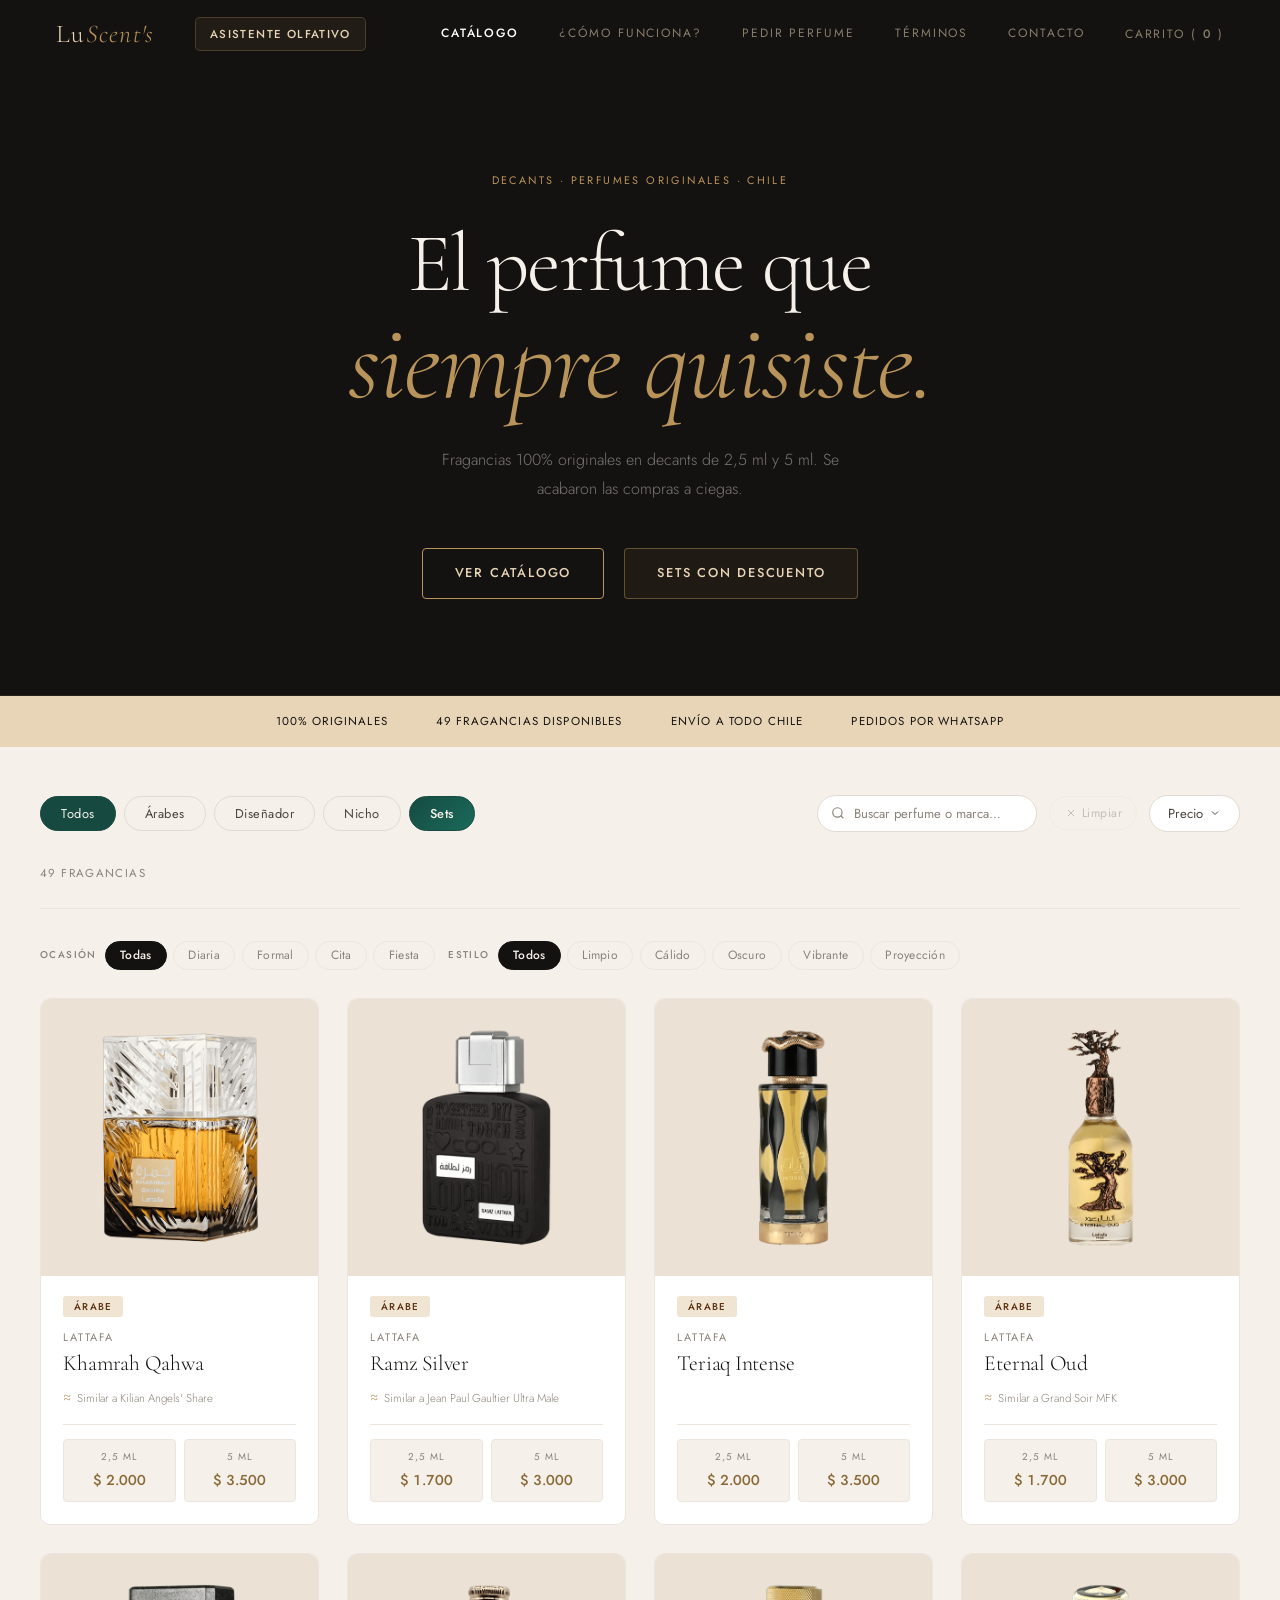
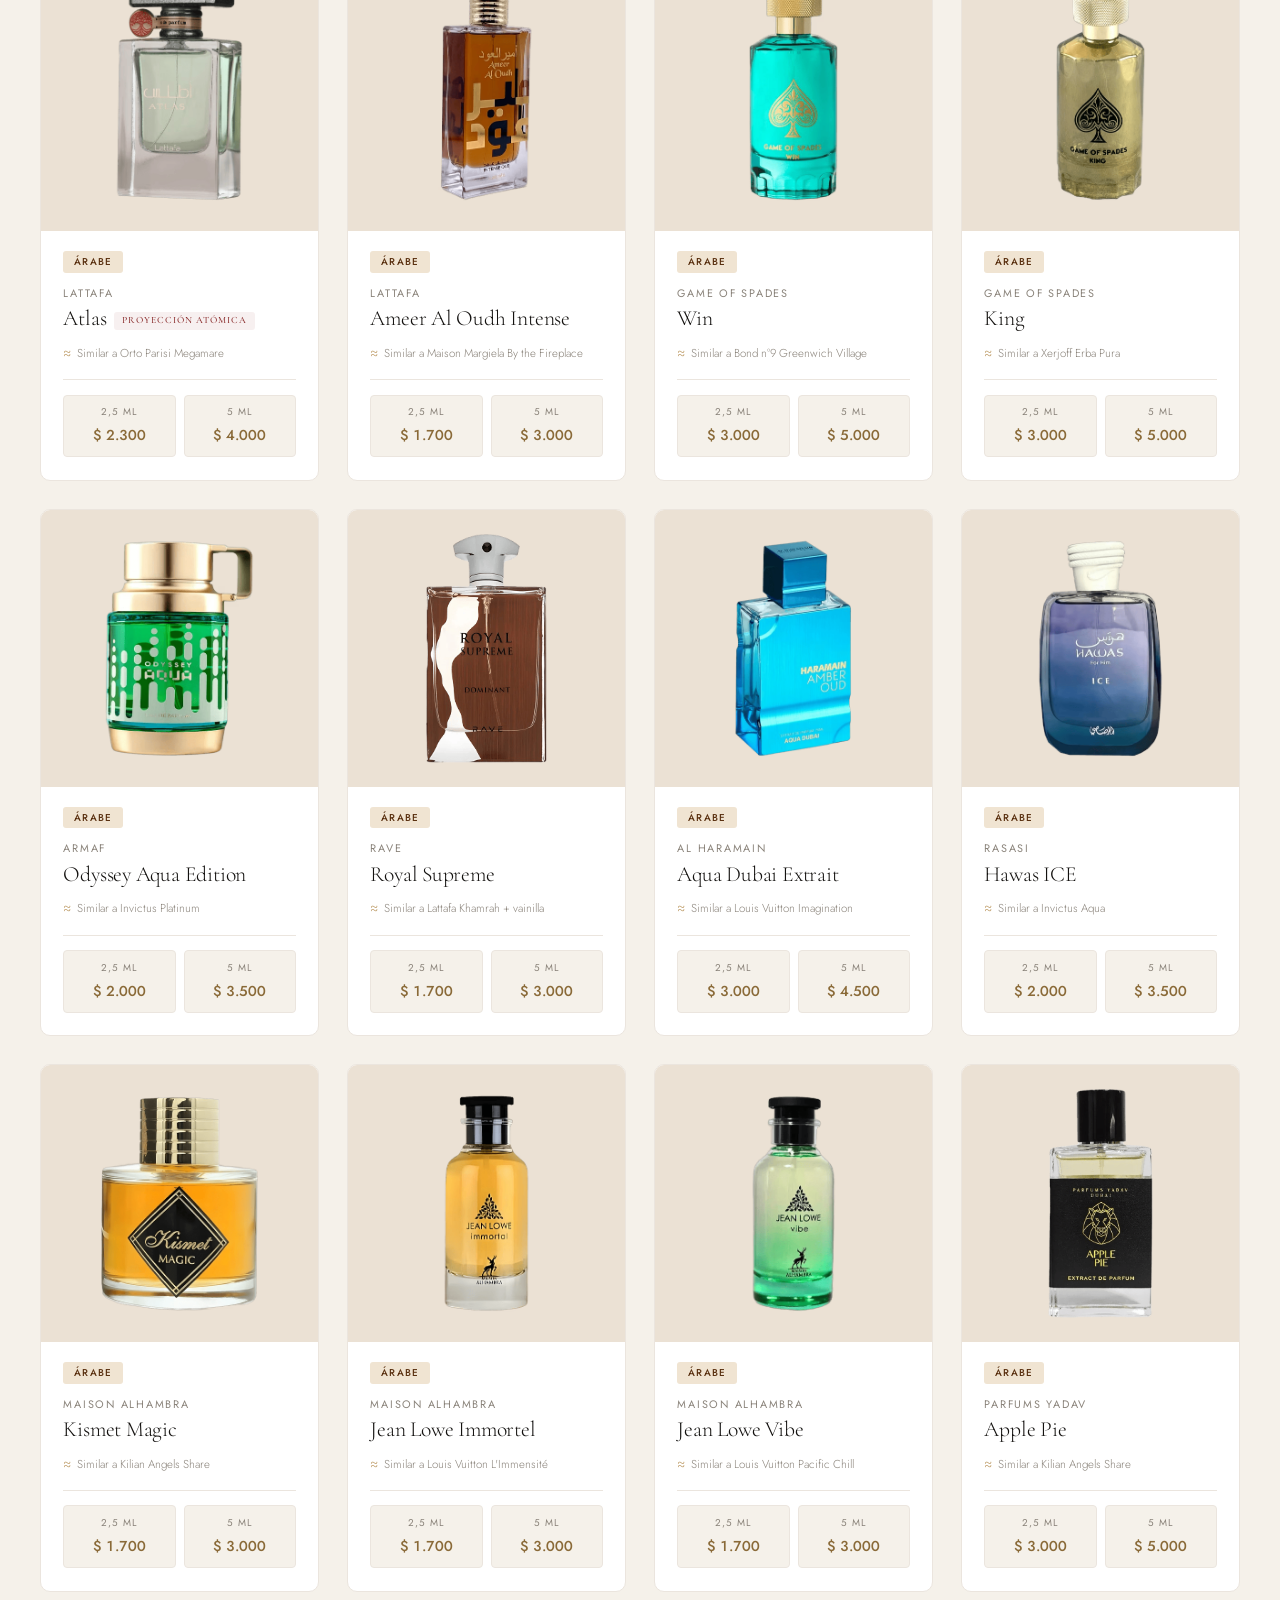
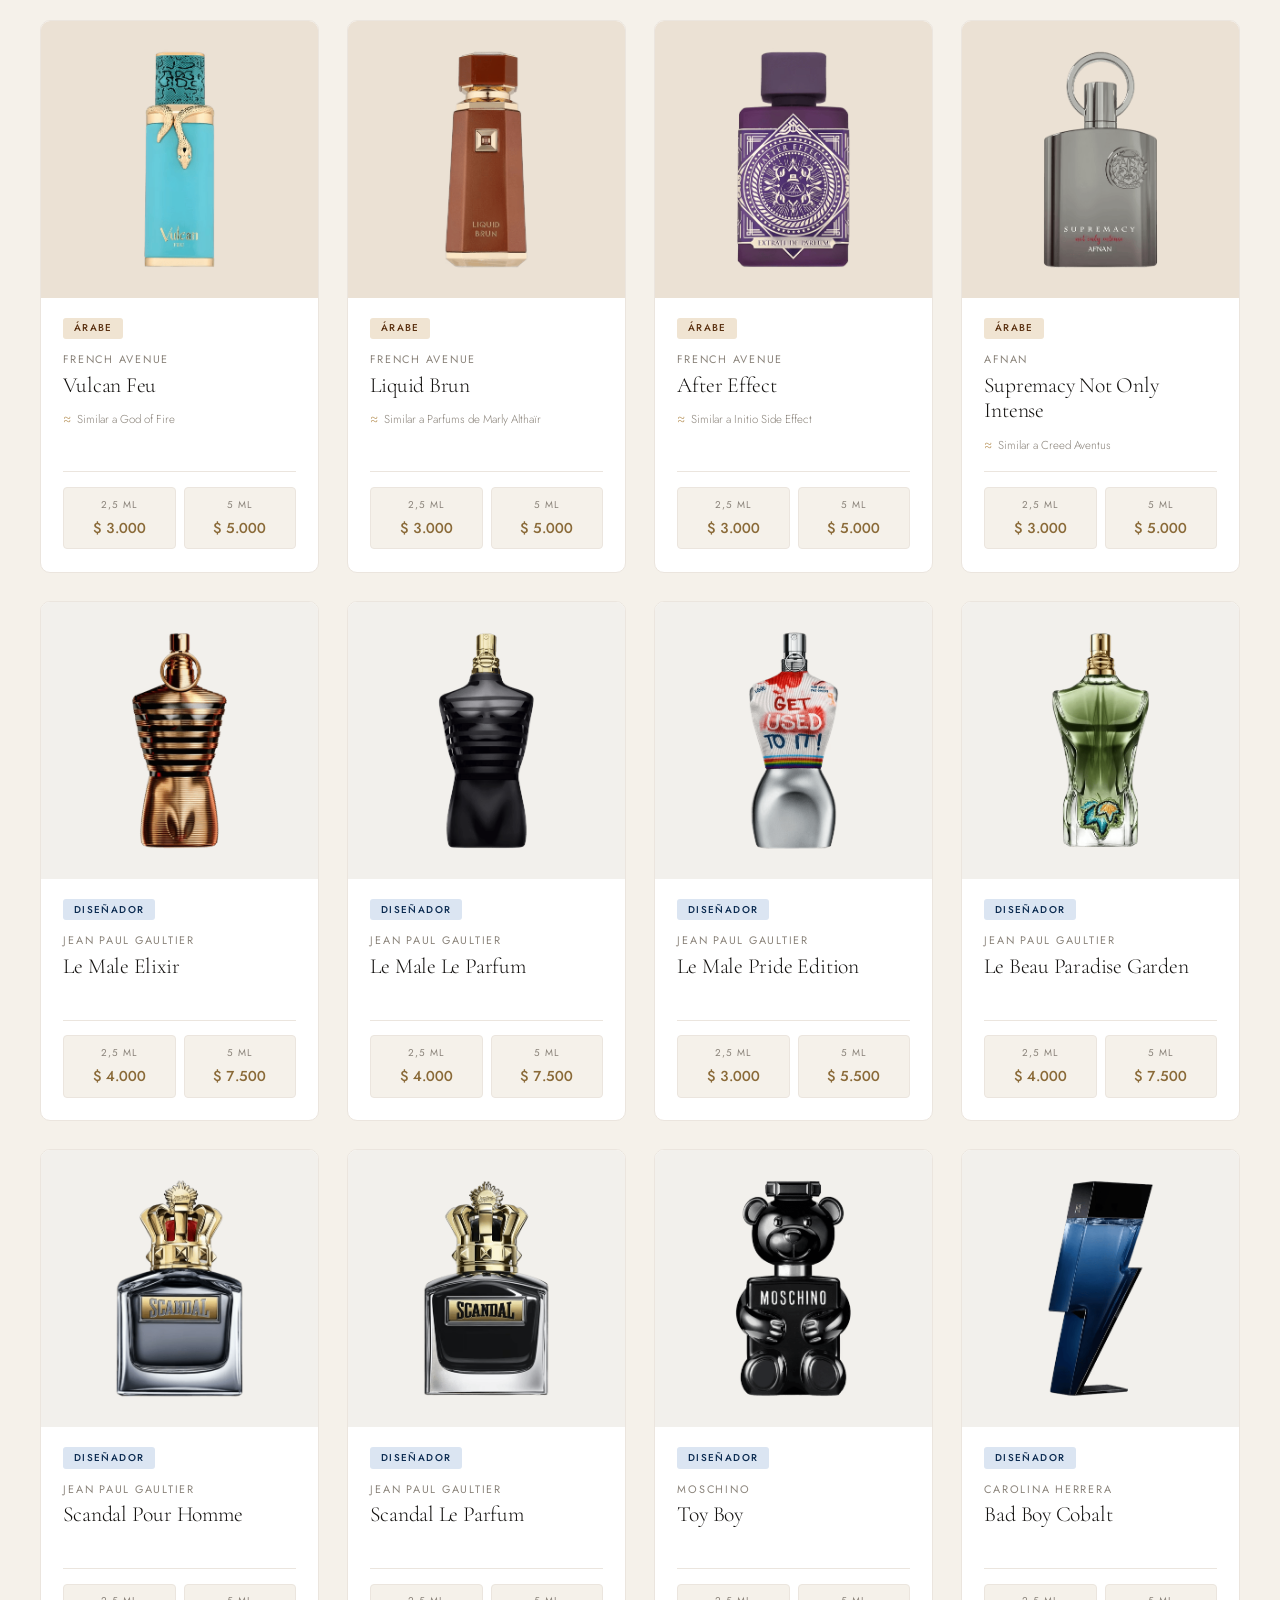
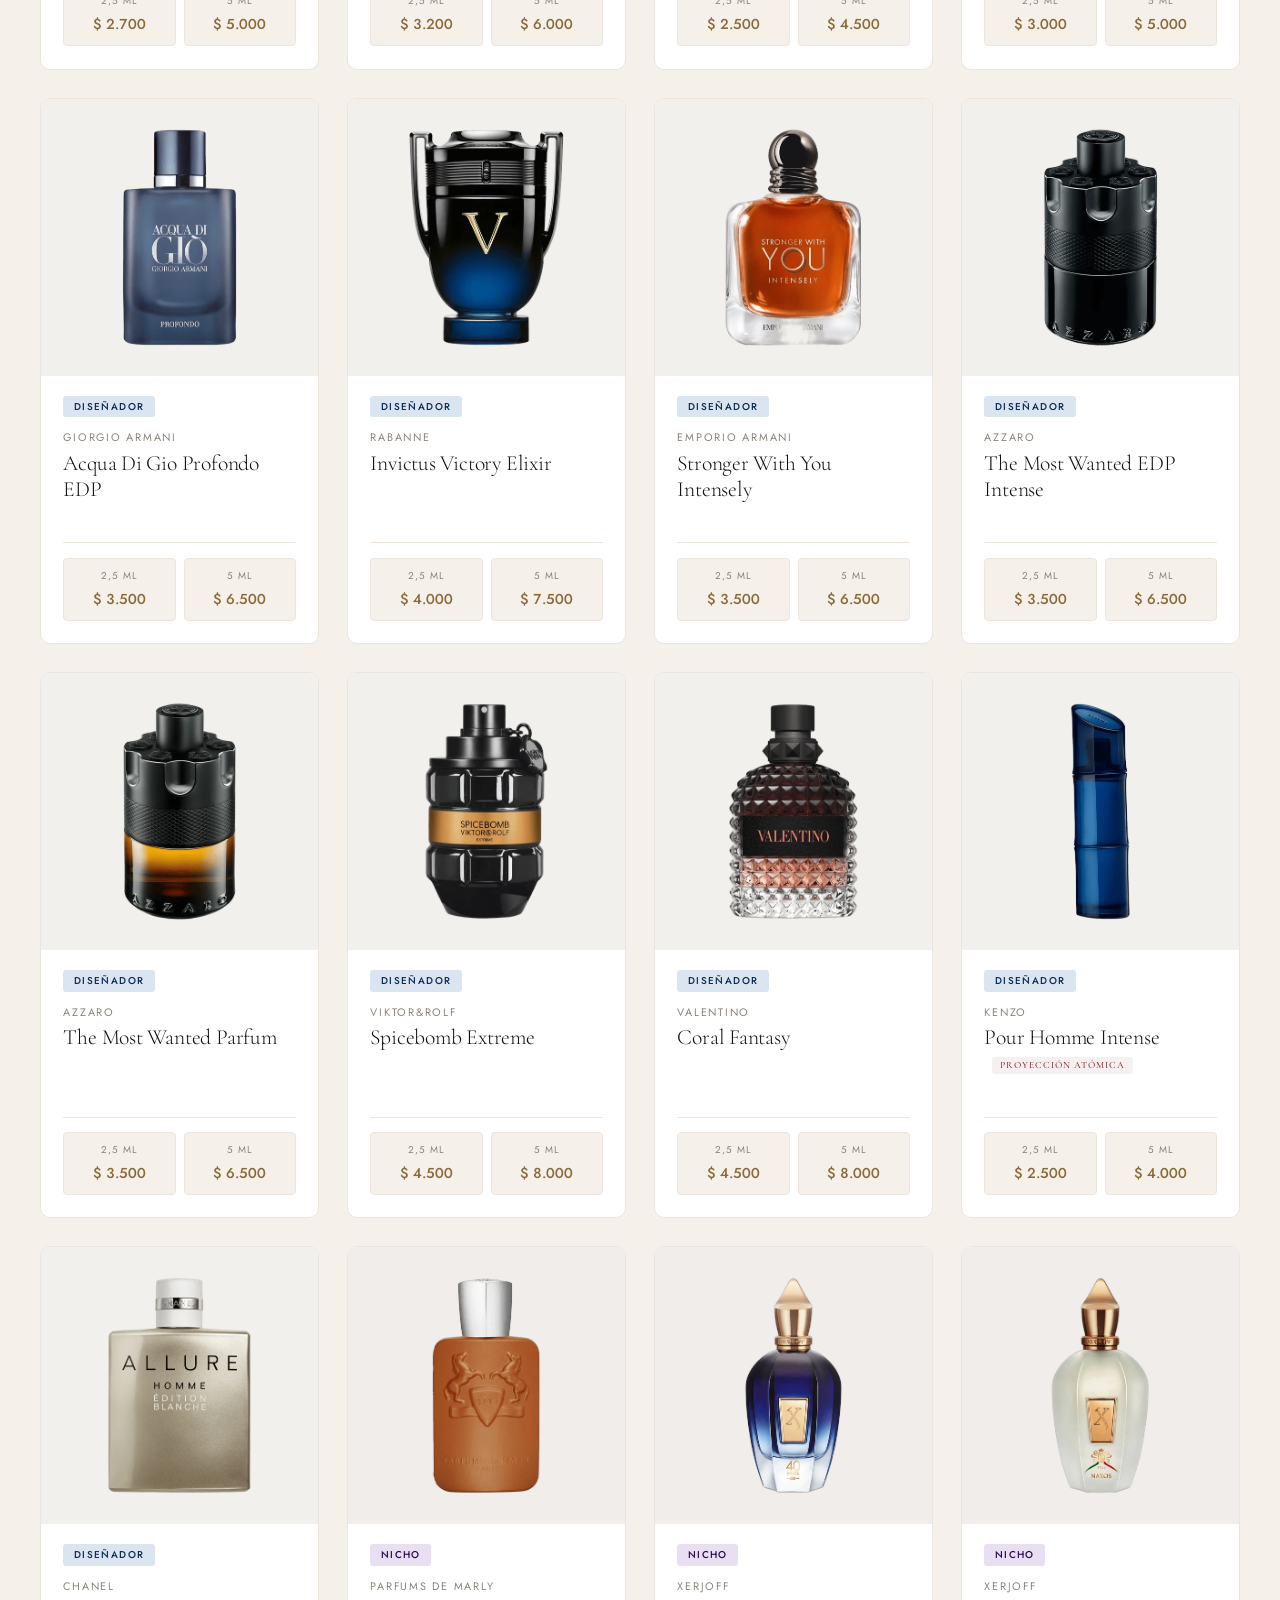
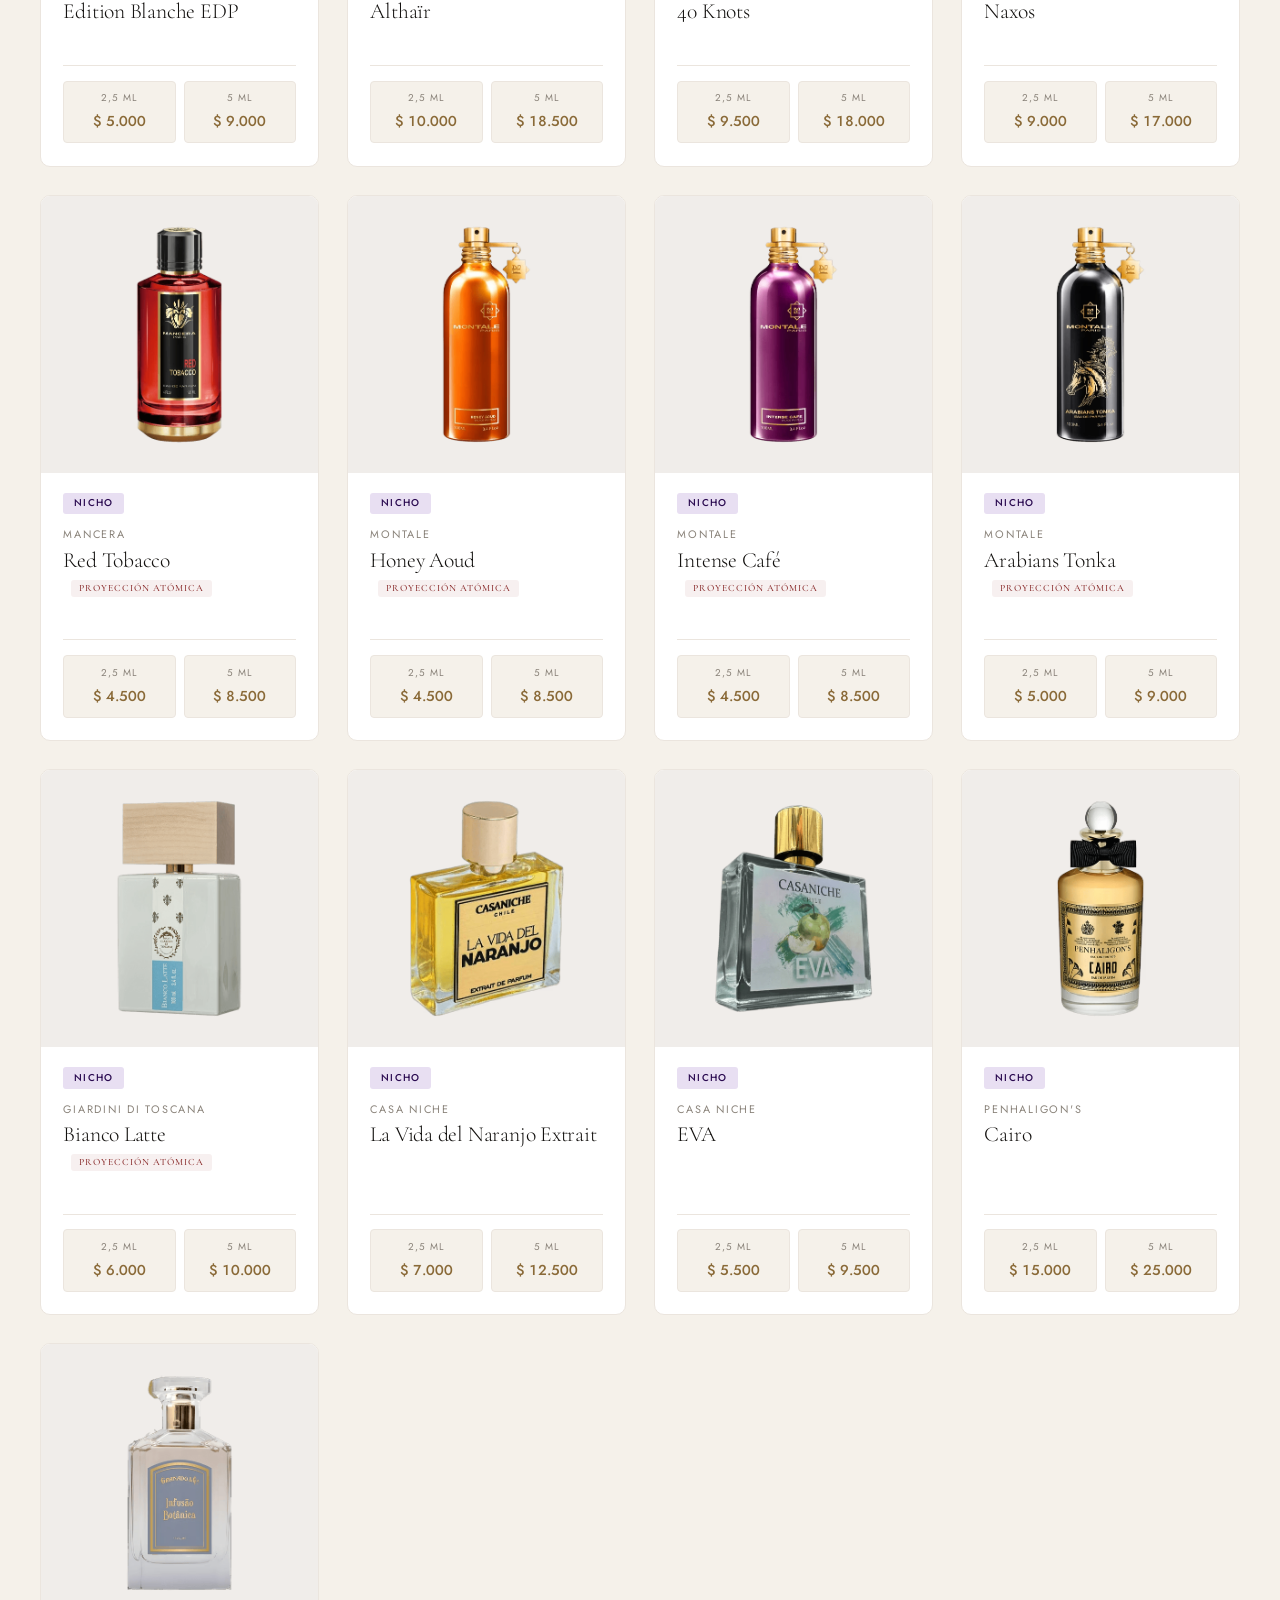
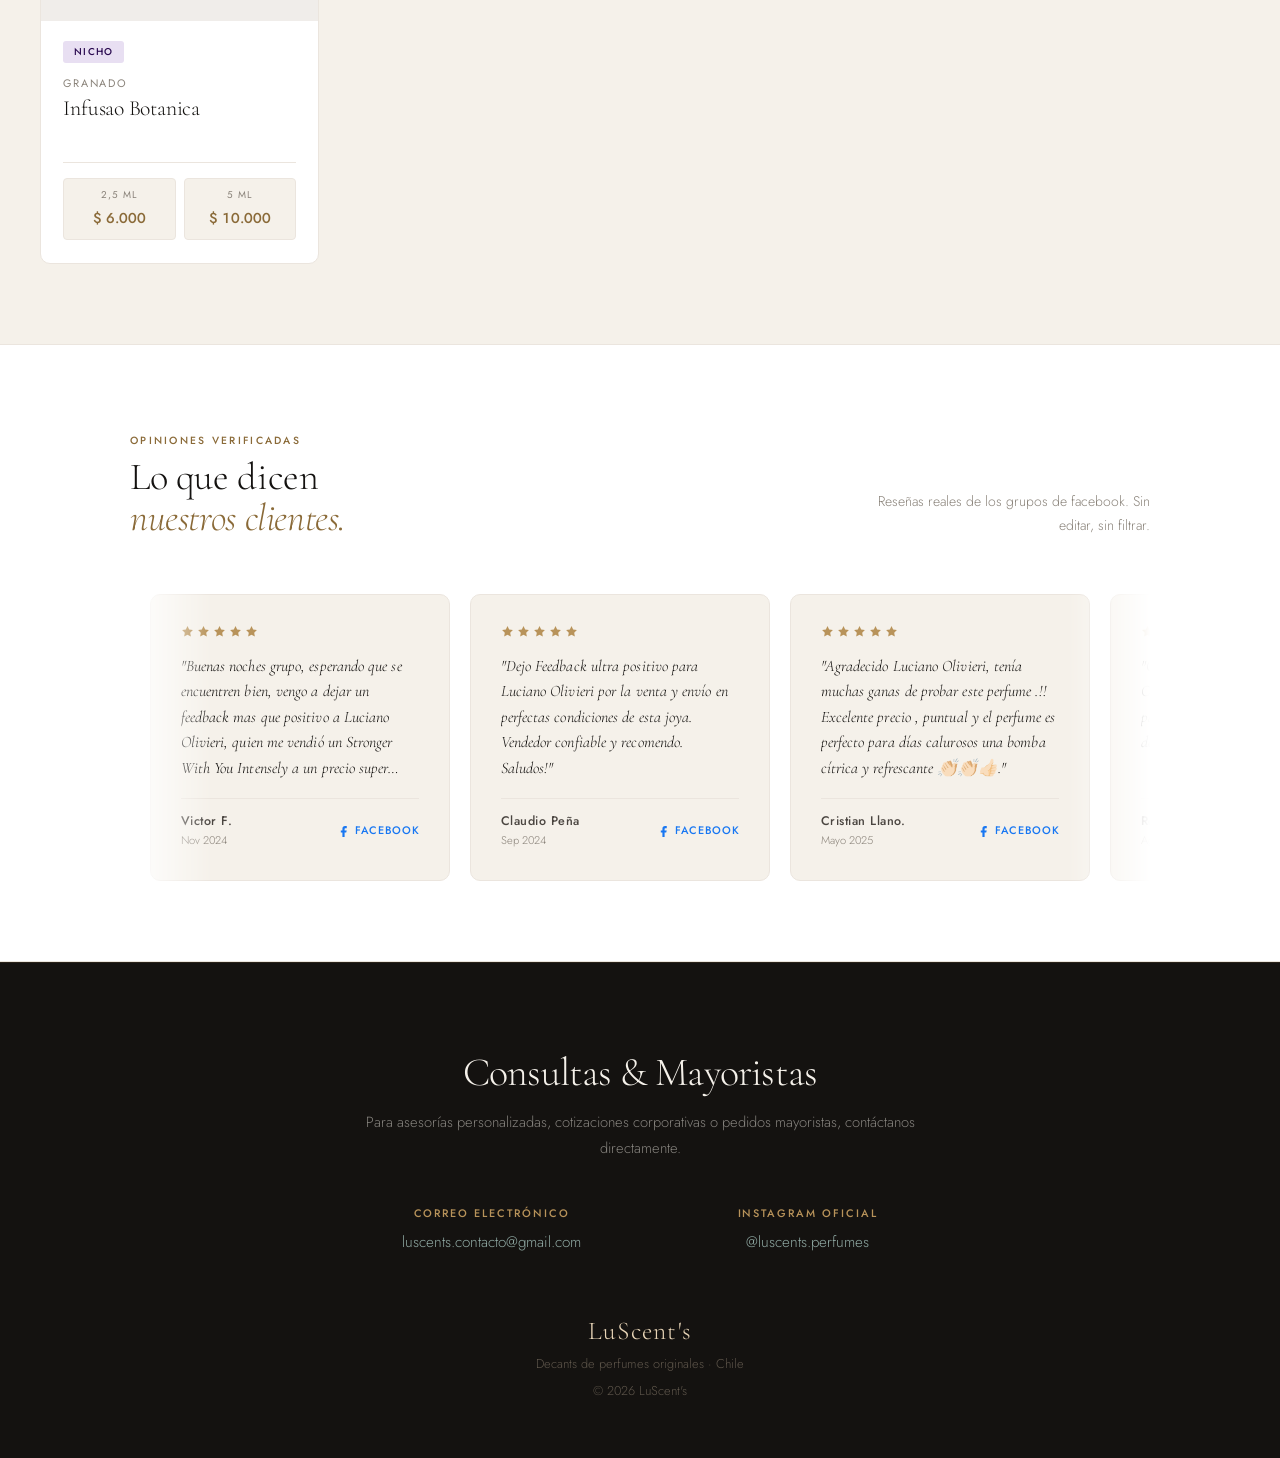
==== commit 9b6b8e71: "descripcion nueva arreglada por frasquito" ====
--- a/index.html
+++ b/index.html
@@ -10,10 +10,14 @@
   <link rel="preconnect" href="https://fonts.gstatic.com" crossorigin/>
   <link href="https://fonts.googleapis.com/css2?family=Cormorant+Garamond:ital,wght@0,300;0,400;0,600;1,300;1,400&family=Jost:wght@300;400;500&display=swap" rel="stylesheet"/>
   <link rel="stylesheet" href="css/styles.css"/>
-  <meta property="og:title" content="LuScent's — Decants de Perfumes Originales · Chile" />
-<meta property="og:description" content="Fragancias 100% originales en frascos de 2,5 ml y 5 ml. Prueba antes de invertir. Envíos a todo Chile y entregas en Santiago." />
-<meta property="og:url" content="https://tu-usuario.github.io/luscents/index.html" />
-<meta property="og:image" content="https://tu-usuario.github.io/luscents/img/banner-preview.png" />
+ <!-- Ícono de la pestaña del navegador (Favicon) -->
+<link rel="icon" type="image/png" href="img/favicon.png">
+
+<!-- Configuración Open Graph para previsualización en WhatsApp/Redes -->
+<meta property="og:title" content="LuScent's — Decants de Perfumes Originales · Chile" />
+<meta property="og:description" content="Fragancias 100% originales en frascos de 2,5 ml y 5 ml. Prueba antes de invertir. Envíos a todo Chile." />
+<meta property="og:url" content="https://lucianxolivieri.github.io/luscents/" />
+<meta property="og:image" content="https://lucianxolivieri.github.io/luscents/img/banner-preview.png" />
 <meta property="og:type" content="website" />
 <meta property="og:site_name" content="LuScent's" />
 </head>
@@ -42,7 +46,7 @@
     <div class="hero__inner">
       <span class="hero__eye">Decants · Perfumes Originales · Chile</span>
       <h1 class="hero__title">El perfume que<br><em>siempre quisiste.</em></h1>
-      <p class="hero__sub">Fragancias 100% originales en frasquitos de 2,5 ml y 5 ml. Se acabaron las compras a ciegas.</p>
+      <p class="hero__sub">Fragancias 100% originales en decants de 2,5 ml y 5 ml. Se acabaron las compras a ciegas.</p>
       <div class="hero__actions">
         <a href="#catalogo" class="btn btn--hero">Ver catálogo</a>
         <a href="#catalogo" class="btn btn--sets" id="hero-sets-btn">Sets con descuento</a>
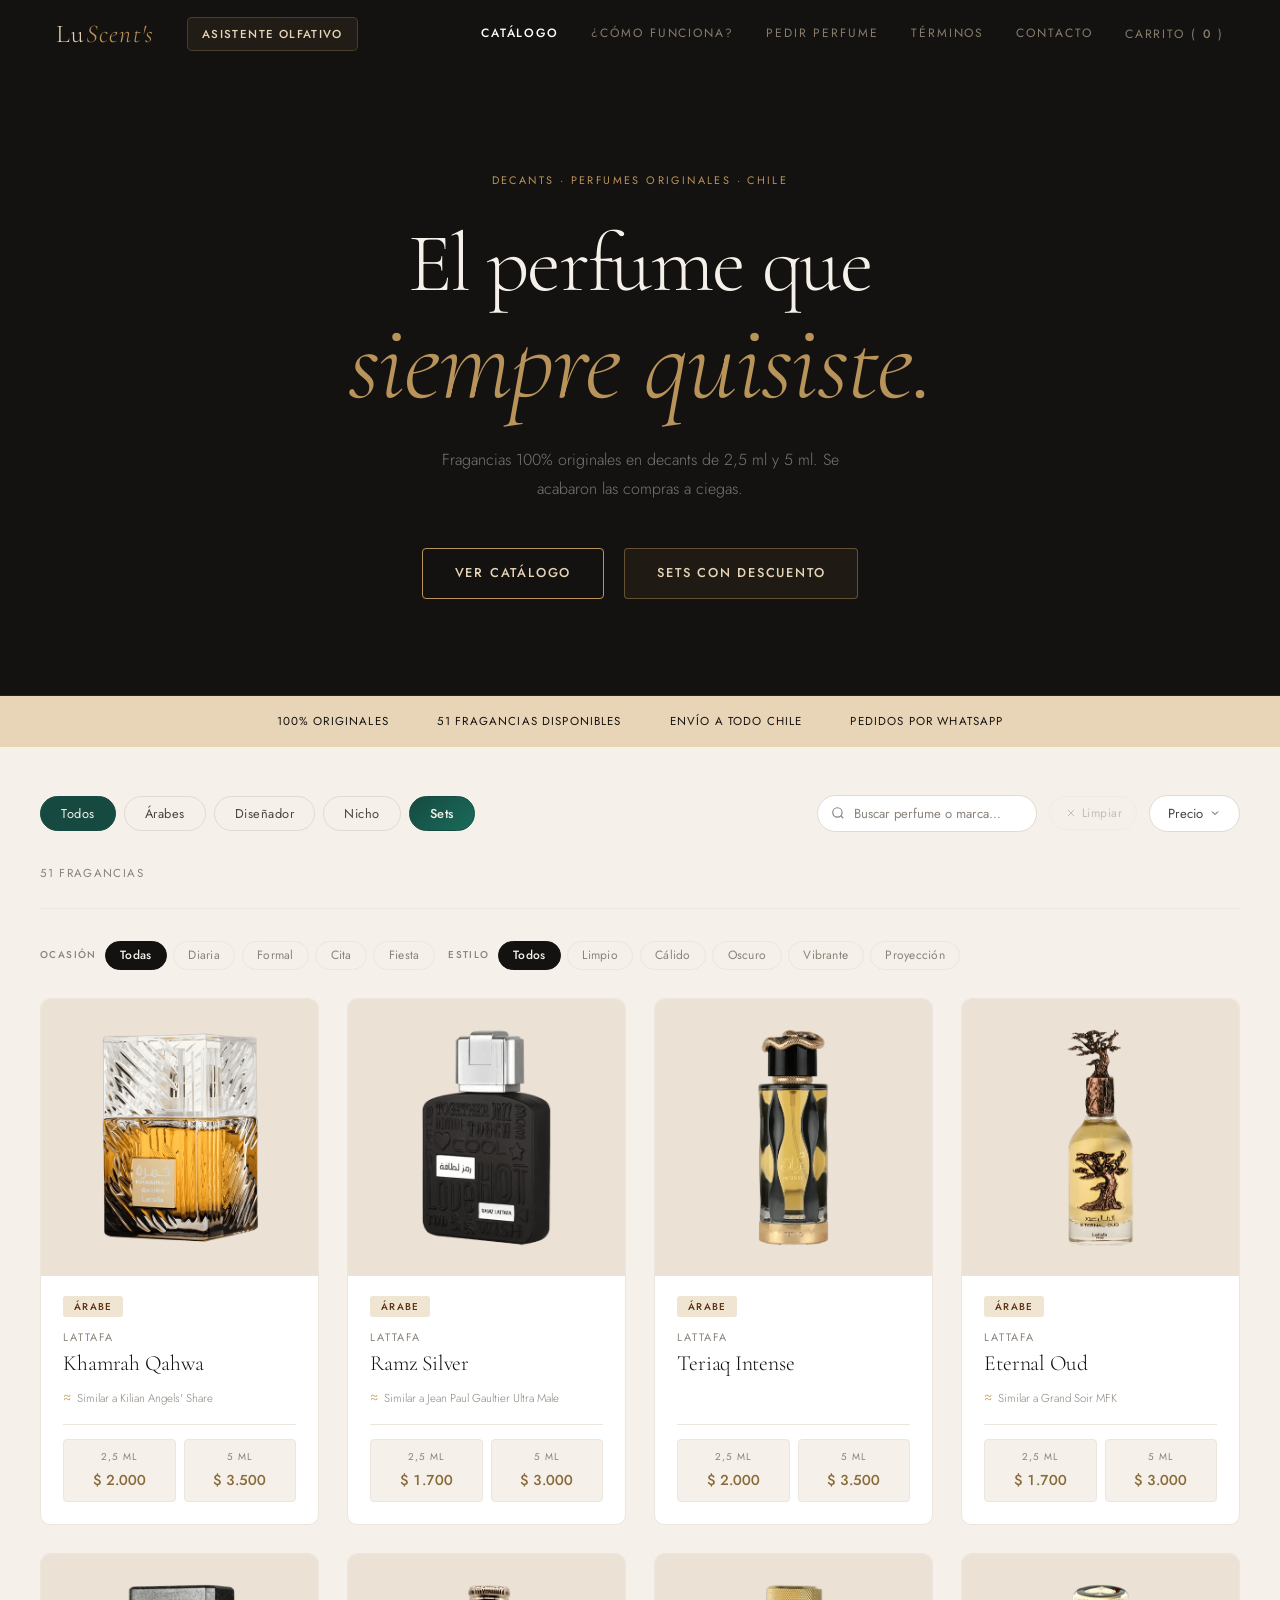
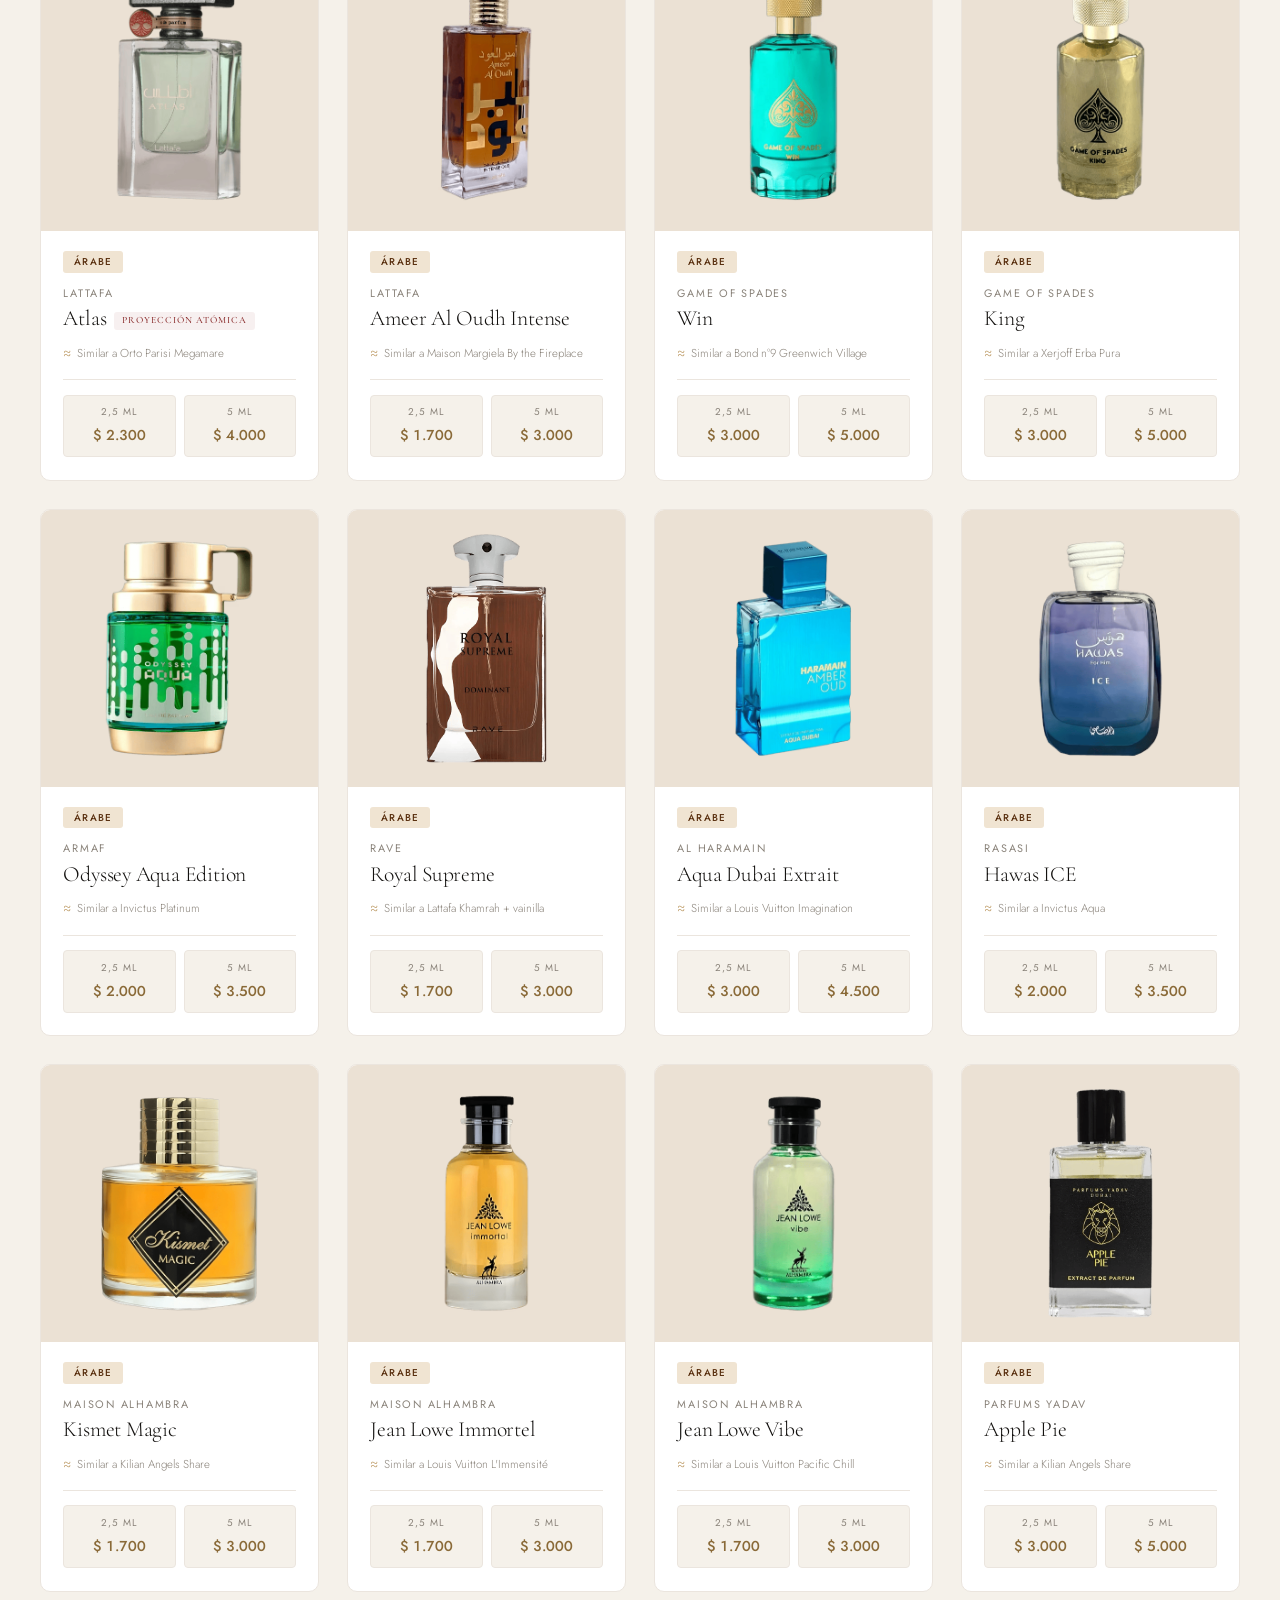
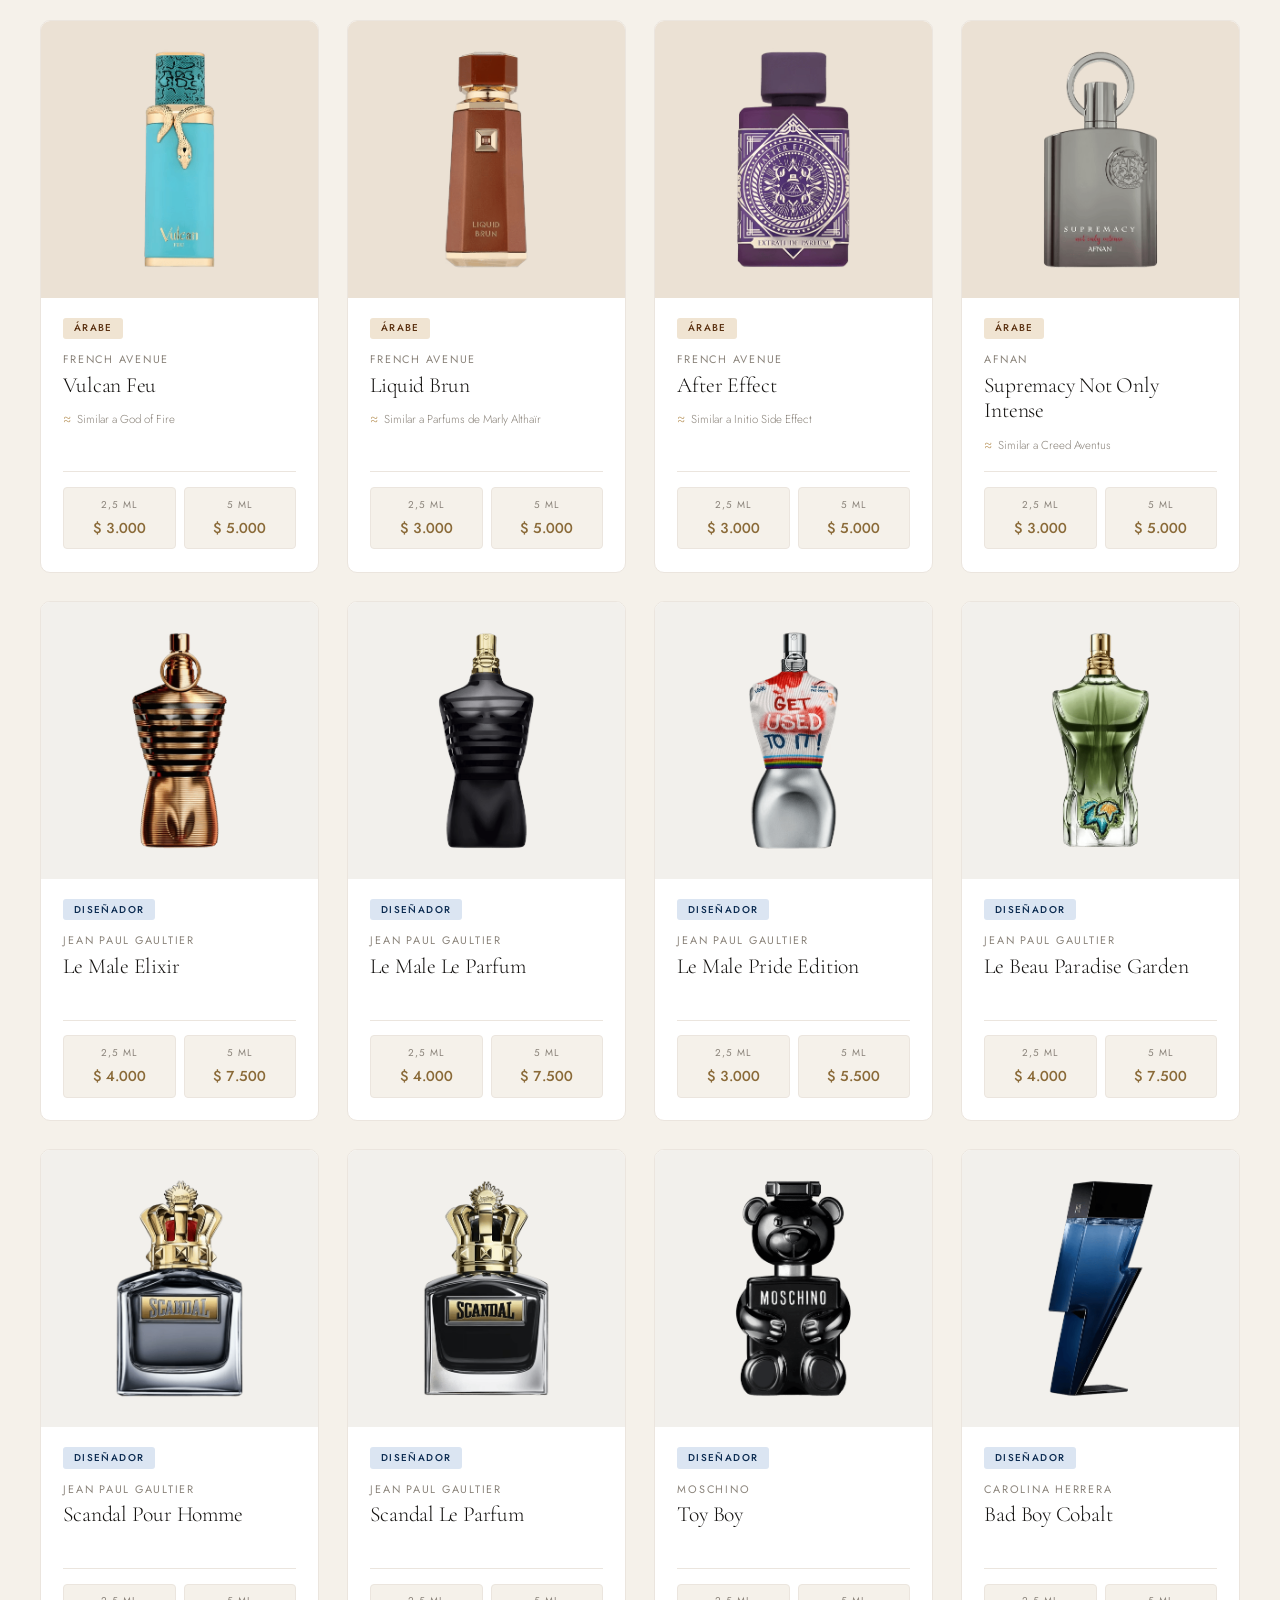
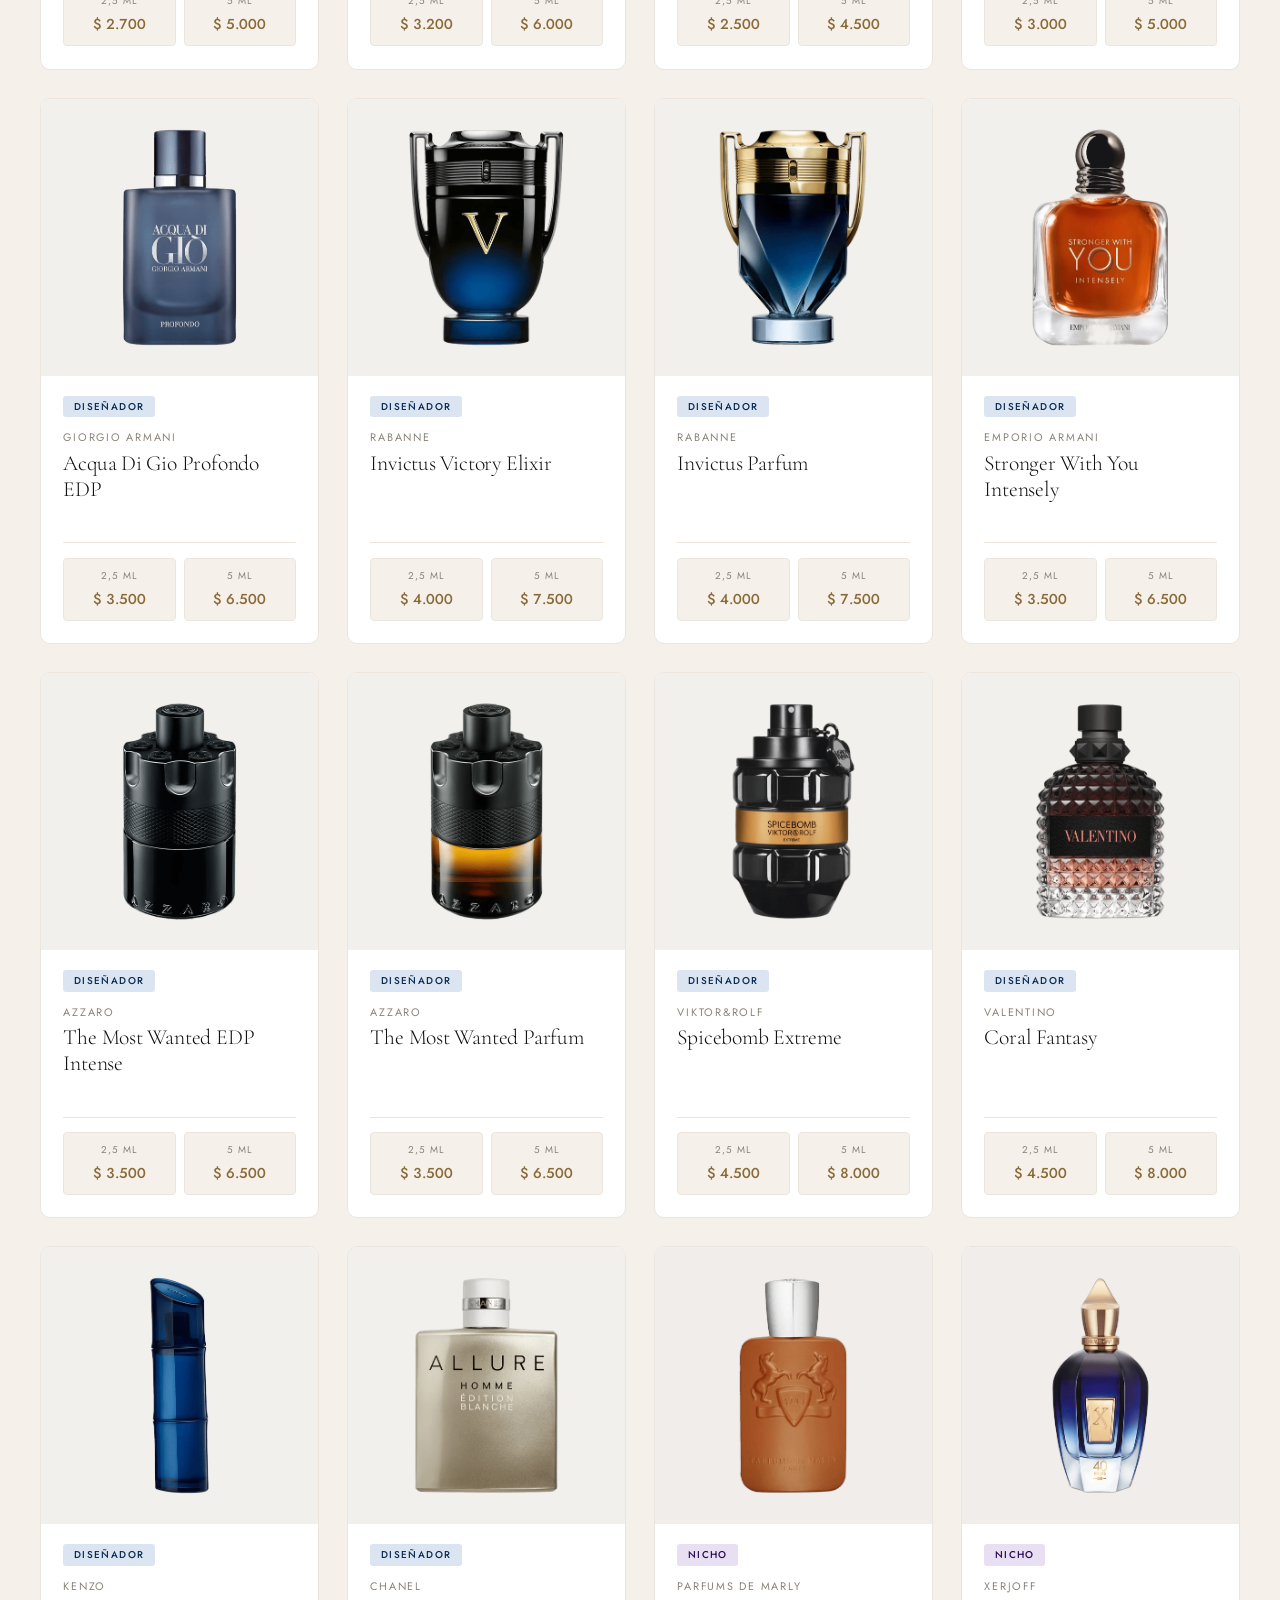
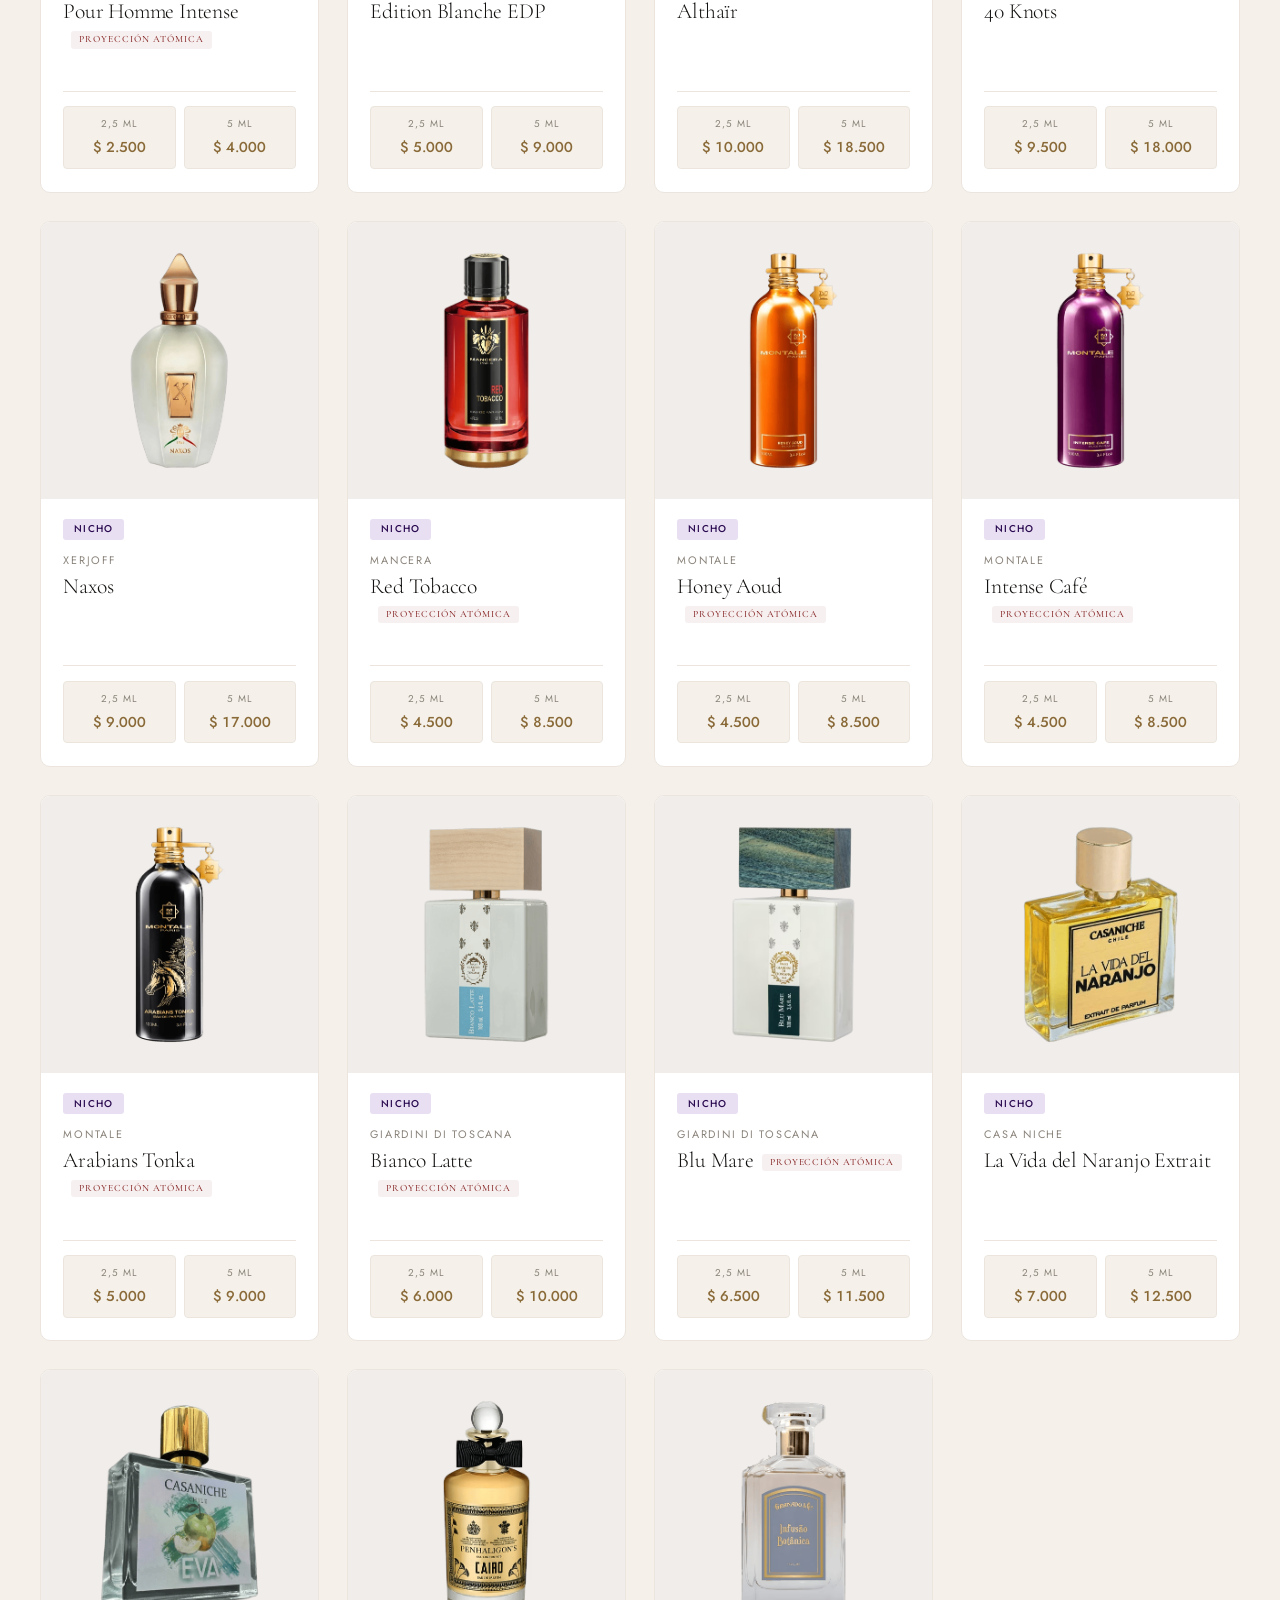
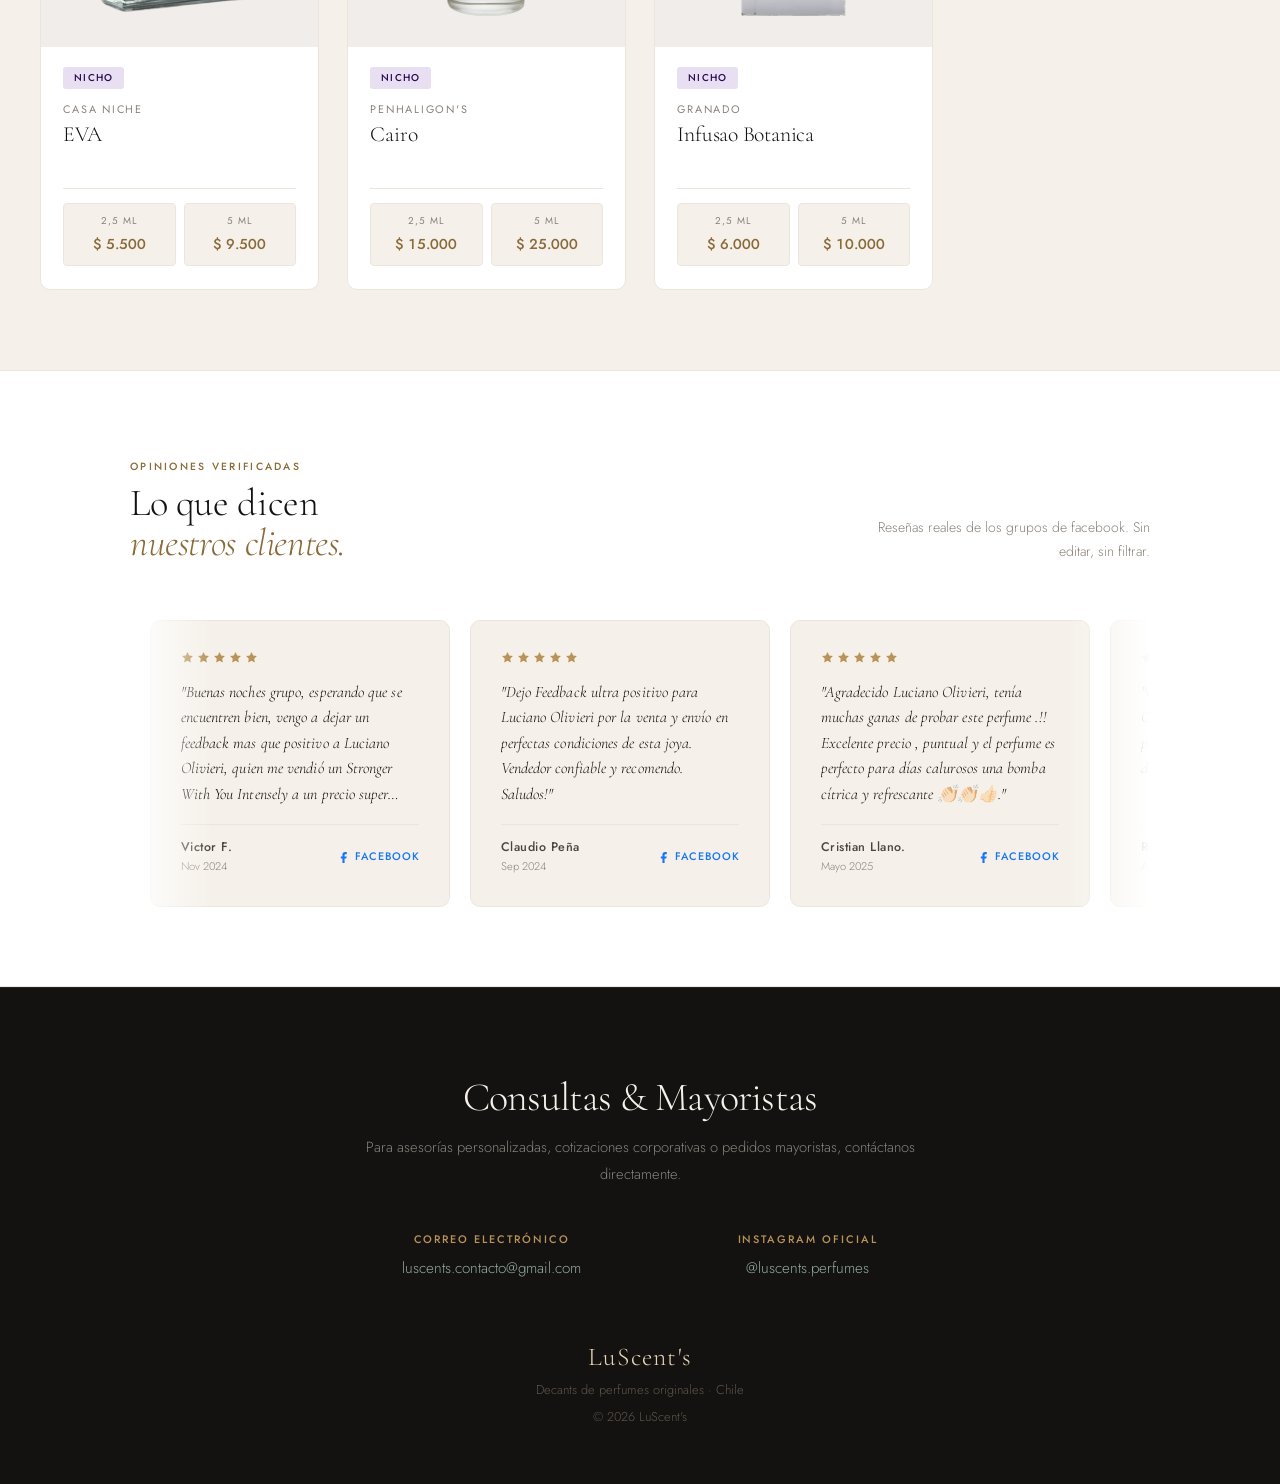
==== commit 8b57f46a: "actualizacion claude" ====
--- a/index.html
+++ b/index.html
@@ -57,7 +57,7 @@
   <!-- PILLS BAR -->
   <div class="pills-bar" aria-hidden="true">
     <span>100% originales</span>
-    <span>49 fragancias disponibles</span>
+    <span>51 fragancias disponibles</span>
     <span>Envío a todo Chile</span>
     <span>Pedidos por WhatsApp</span>
   </div>
@@ -119,7 +119,7 @@
     <!-- Panel catálogo -->
     <div id="catalog-panel">
       <div class="catalog__meta">
-        <span id="result-count" aria-live="polite" aria-atomic="true">49 fragancias</span>
+        <span id="result-count" aria-live="polite" aria-atomic="true">51 fragancias</span>
       </div>
 
       <div class="adv-filters" role="group" aria-label="Filtros avanzados">
@@ -246,7 +246,7 @@
             <svg viewBox="0 0 24 24"><path d="M12 2l3.09 6.26L22 9.27l-5 4.87 1.18 6.88L12 17.77l-6.18 3.25L7 14.14 2 9.27l6.91-1.01L12 2z"/></svg>
           </div>
           <p class="review-card__quote">
-            "Agradecido Luciano Olivieri, tenía muchas ganas de probar este perfume .!! Excelente precio , puntual y el perfume es perfecto para días calurosos una bomba cítrica y refrescante 👏🏻👏🏻￼￼👍🏻."
+            "Agradecido Luciano Olivieri, tenía muchas ganas de probar este perfume .!! Excelente precio , puntual y el perfume es perfecto para días calurosos una bomba cítrica y refrescante 👏🏻👏🏻👍🏻."
           </p>
           <div class="review-card__author">
             <div>
--- a/css/styles.css
+++ b/css/styles.css
@@ -65,7 +65,7 @@
 .nav--transparent { background: transparent; }
 .nav--scrolled    { background: var(--ink); box-shadow: 0 2px 24px rgba(20,18,16,.35); }
 
-.nav__left { display: flex; align-items: center; gap: 2.5rem; }
+.nav__left { display: flex; align-items: center; gap: 2rem; }
 
 .nav__logo {
   font-family: var(--ff-disp);
@@ -80,7 +80,7 @@
 
 .nav__links {
   display: flex;
-  gap: 2.5rem;
+  gap: 2rem;
   align-items: center;
 }
 .nav__links a {
@@ -2299,3 +2299,60 @@
 @media (max-width: 768px) {
   .nav__left { flex: 1; min-width: 0; }
 }
+
+/* ── ACCESIBILIDAD: respetar "reducir movimiento" ──────────────
+   Para usuarios con prefers-reduced-motion activado: detenemos las
+   animaciones continuas (carrusel de reseñas, partículas y degradados
+   Cyber) y acortamos las transiciones, sin perder funcionalidad. */
+@media (prefers-reduced-motion: reduce) {
+  *,
+  *::before,
+  *::after {
+    animation-duration: .001ms !important;
+    animation-iteration-count: 1 !important;
+    transition-duration: .001ms !important;
+    scroll-behavior: auto !important;
+  }
+  .reviews-track { animation: none !important; transform: none !important; }
+  .cyber-particles { display: none !important; }
+}
+
+/* ── NAV: colapsar a menú lateral también en tablets y laptops chicos ──
+   Entre 769px y 1200px el nav horizontal completo no entra y el botón del
+   carrito quedaba cortado fuera de pantalla. Reutilizamos el menú lateral. */
+@media (min-width: 769px) and (max-width: 1200px) {
+  .nav {
+    display: grid;
+    grid-template-columns: 1fr auto;
+    align-items: center;
+    gap: 0;
+  }
+  .nav__left { min-width: 0; overflow: hidden; }
+  .hamburger-btn { display: flex; flex-shrink: 0; margin-left: .25rem; }
+  .nav__links {
+    display: flex !important;
+    position: fixed;
+    top: 0; right: -100%;
+    width: min(320px,80vw); height: 100dvh;
+    background: var(--ink);
+    flex-direction: column;
+    align-items: flex-start;
+    justify-content: flex-start;
+    padding: calc(var(--nav-h) + 1.5rem) 2rem 2rem;
+    gap: 0;
+    z-index: 100;
+    transition: right .4s var(--ease-lux);
+    box-shadow: -6px 0 36px rgba(20,18,16,.25);
+    overflow-y: auto;
+  }
+  .nav--mobile-open .nav__links { right: 0; }
+  .nav__links a { font-size: 1rem; letter-spacing: 0.1em; color: rgba(232,213,183,.65); padding: 1rem 0; width: 100%; border-bottom: 1px solid rgba(232,213,183,.07); }
+  .nav__links a:last-of-type { border-bottom: none; }
+  .nav__links a.active { color: var(--white); }
+  .nav__links .cart-btn { margin-top: 1.5rem; font-size: 0.85rem; color: var(--gold-lt); padding: .75rem 0; border-top: 1px solid rgba(232,213,183,.07); width: 100%; justify-content: flex-start; }
+}
+
+/* ── Campo de cupón: 16px en pantallas chicas para evitar el zoom de iOS ── */
+@media (max-width: 768px) {
+  .discount-group input { font-size: 16px; }
+}
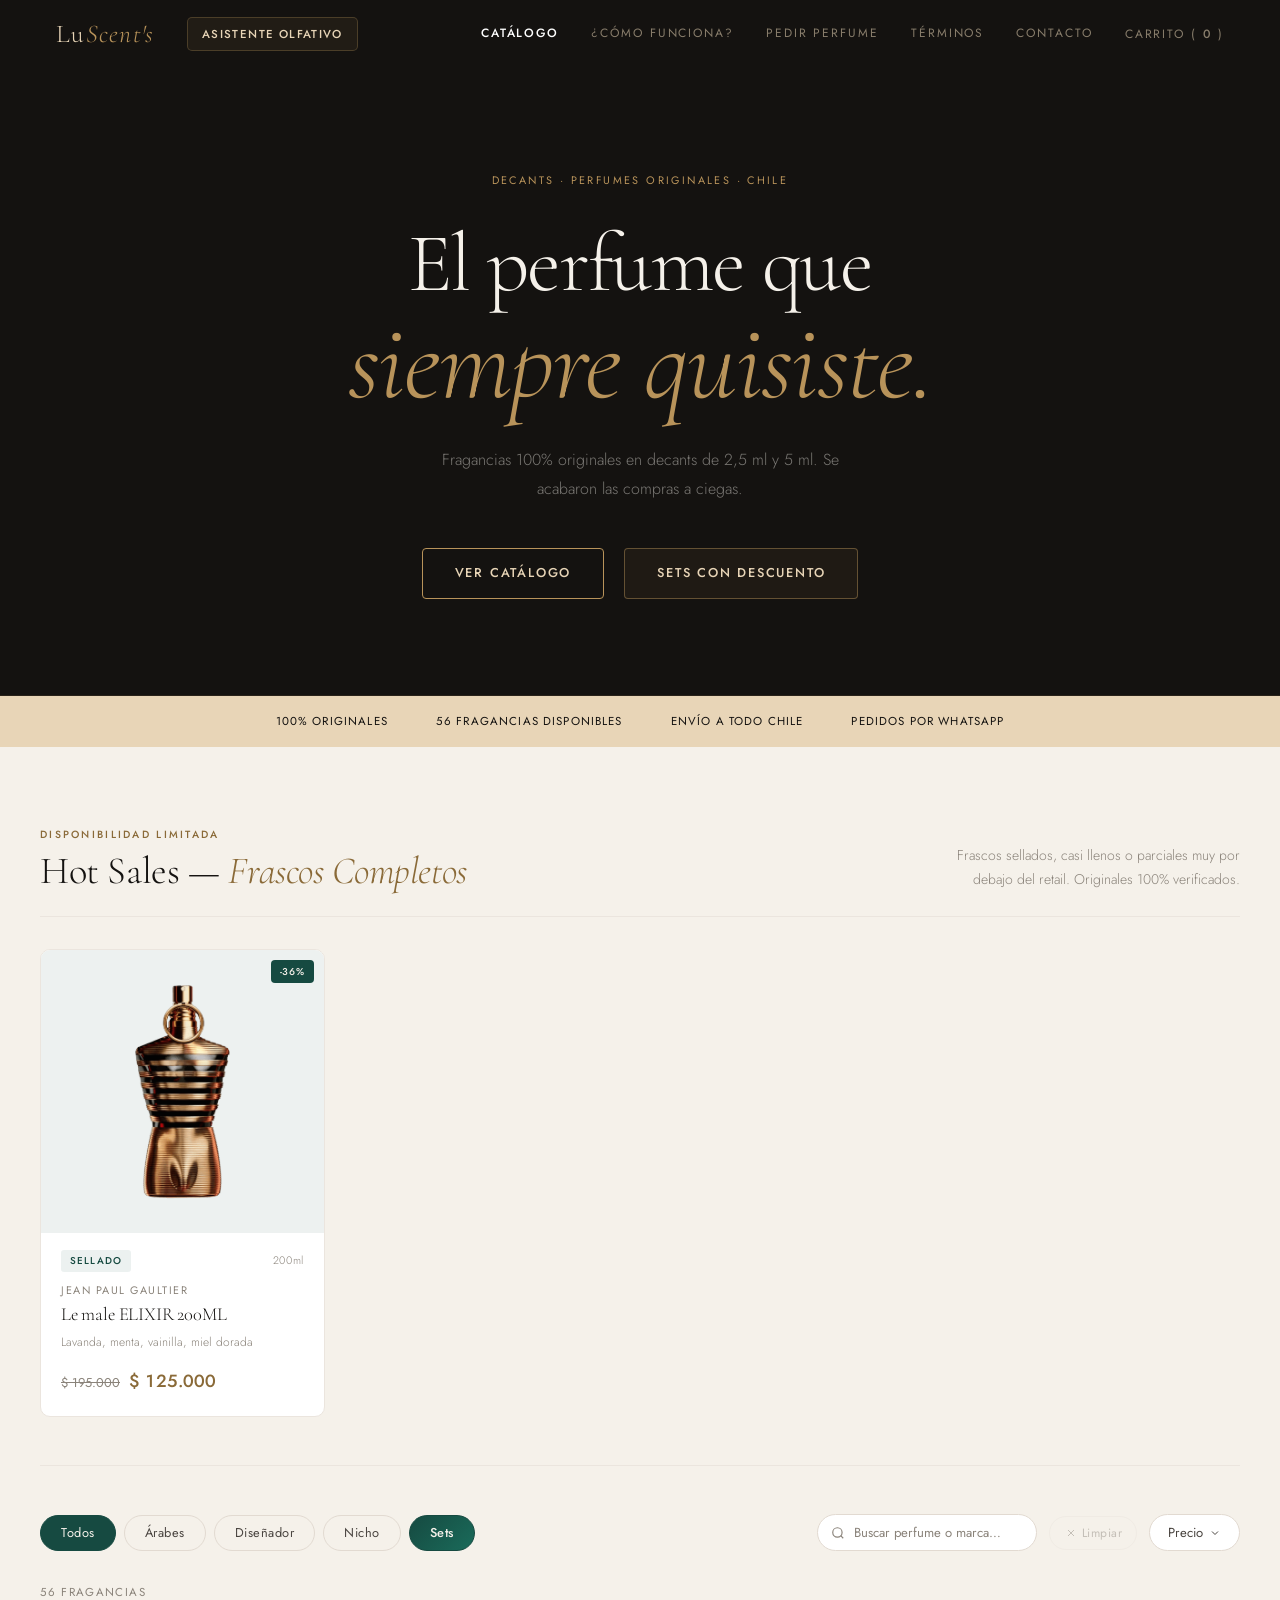
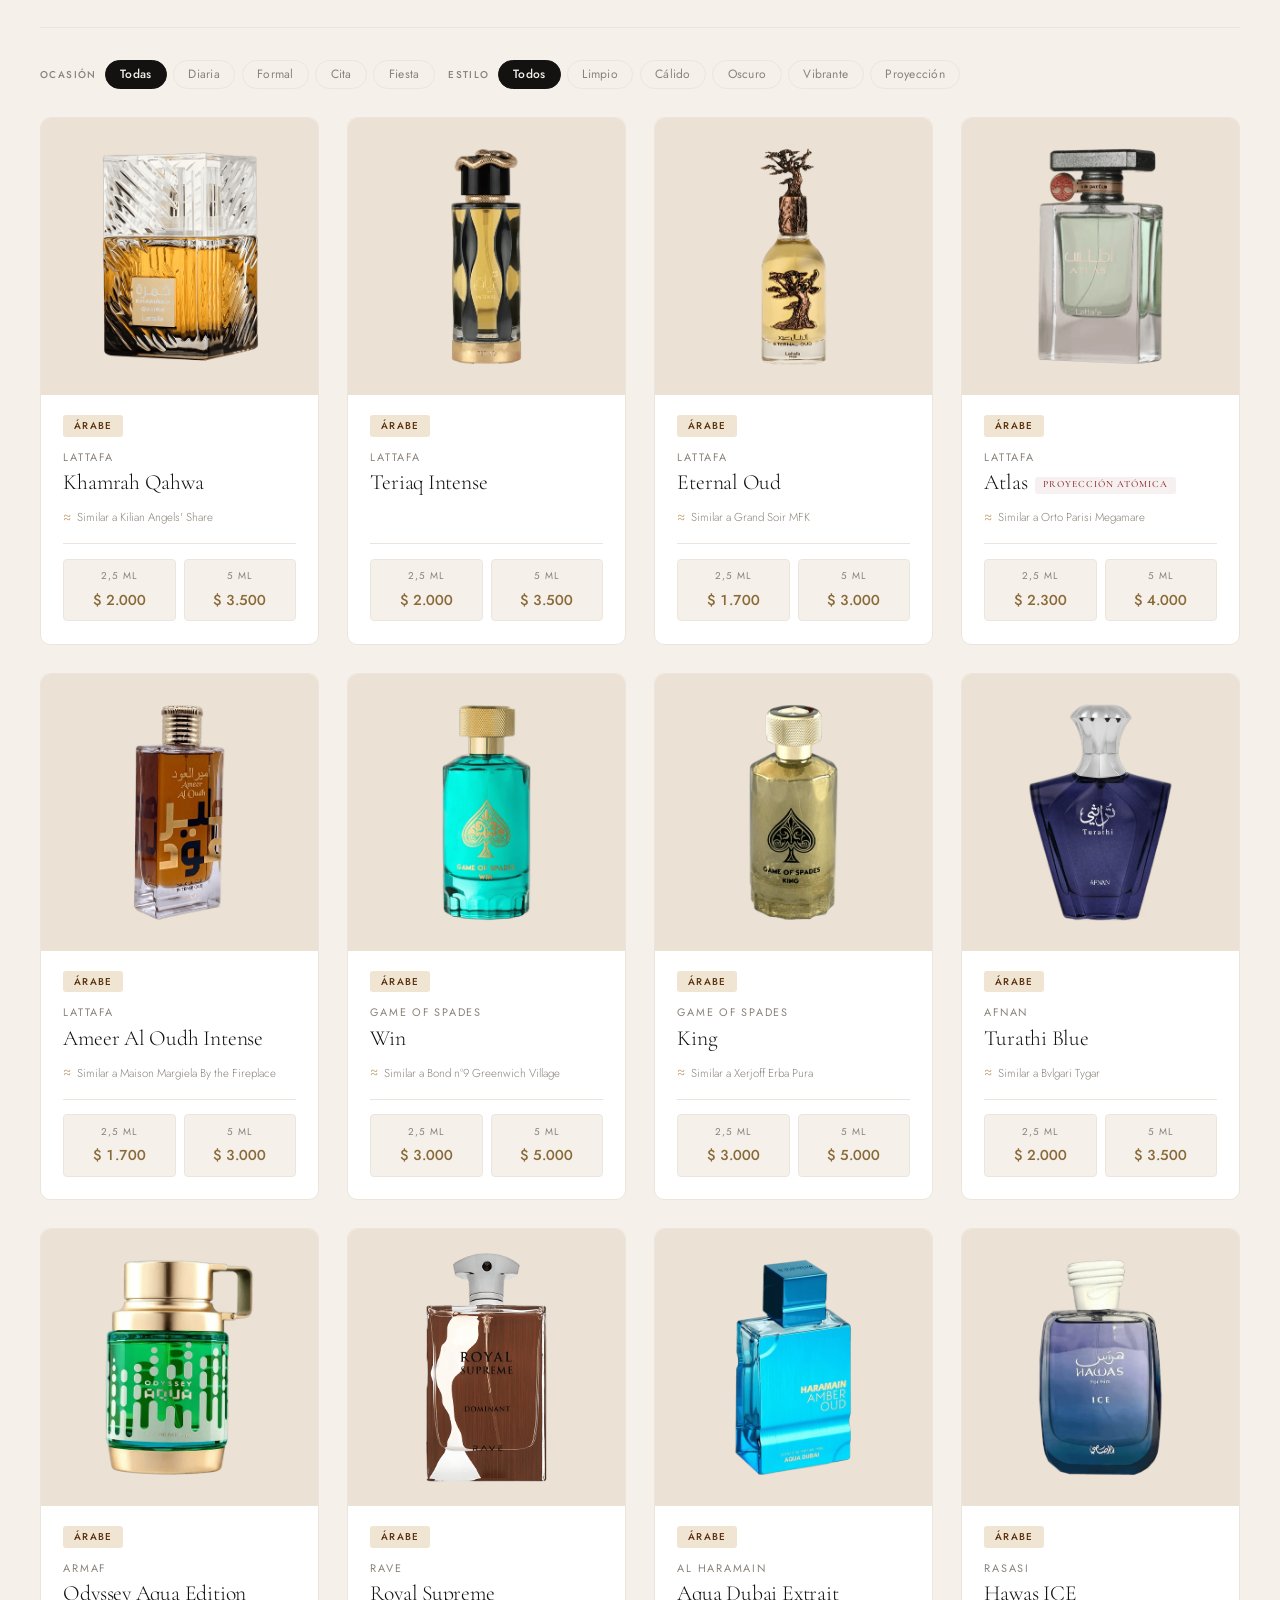
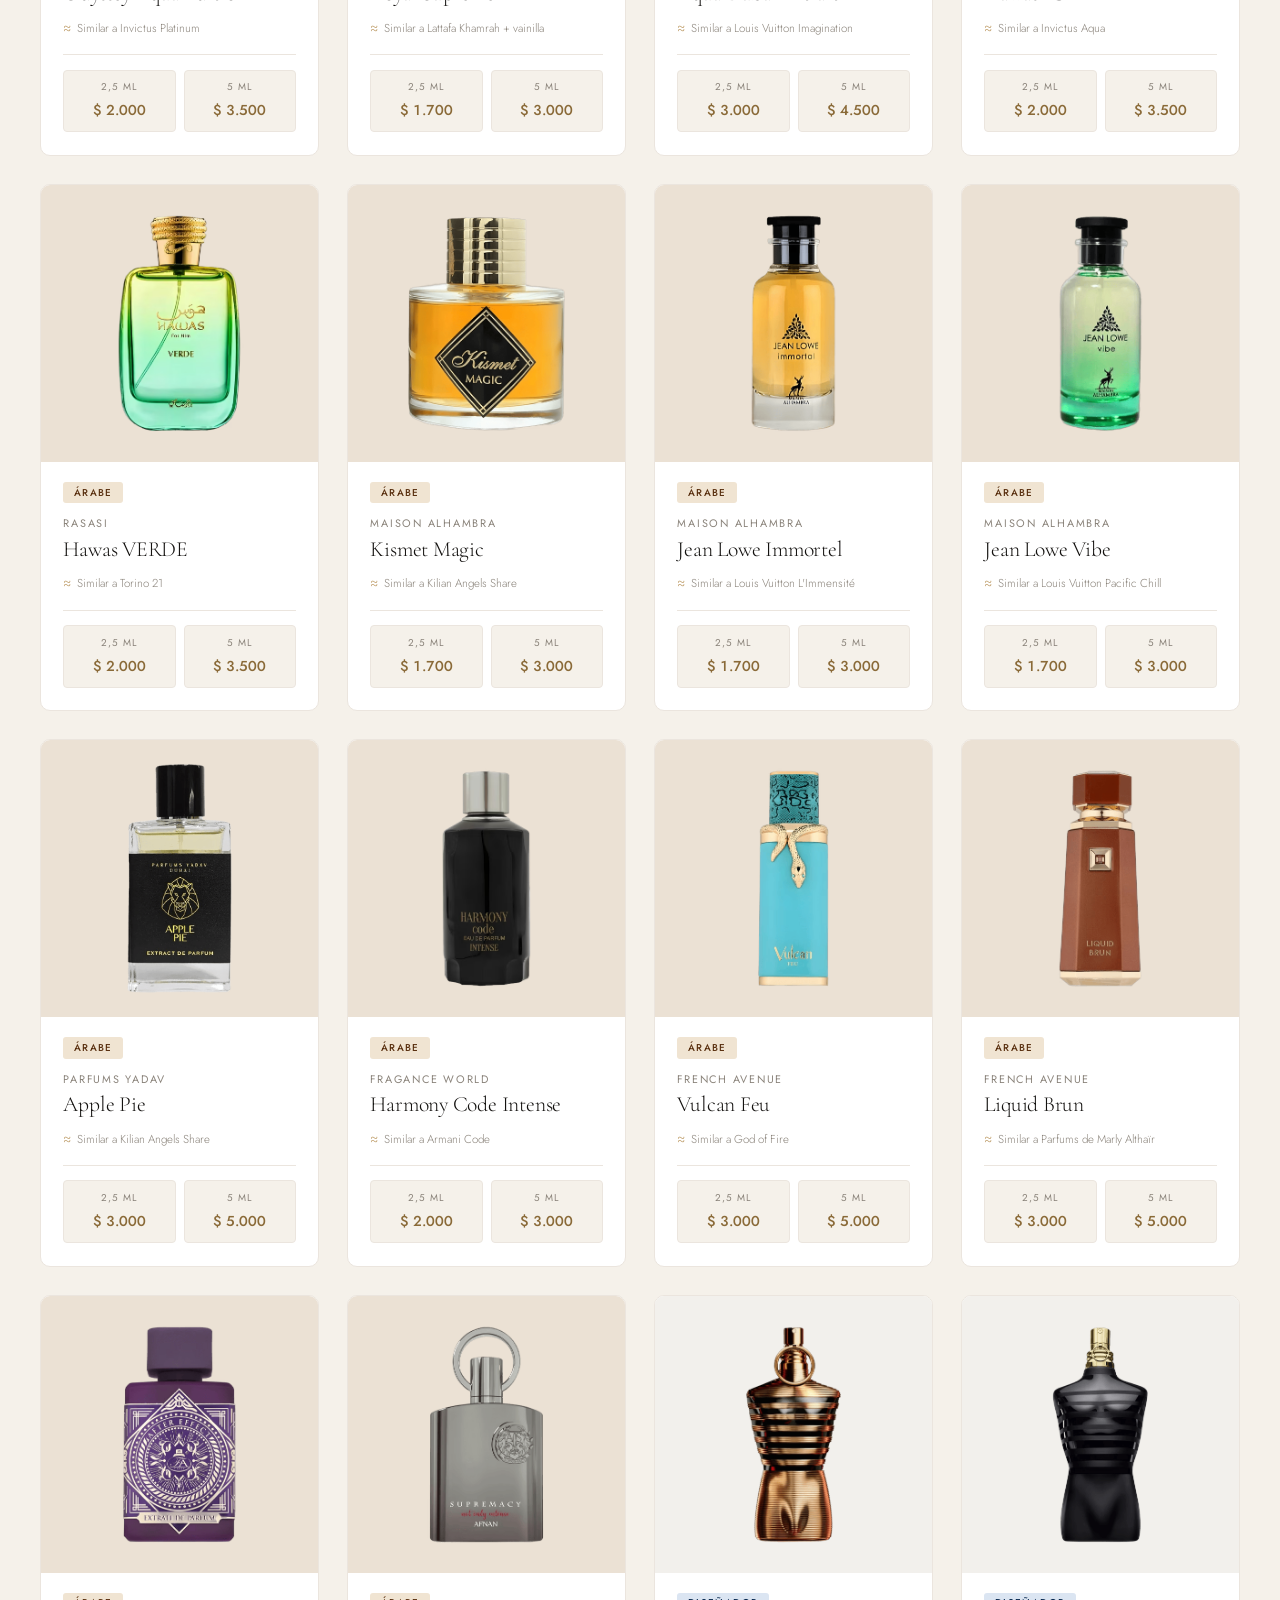
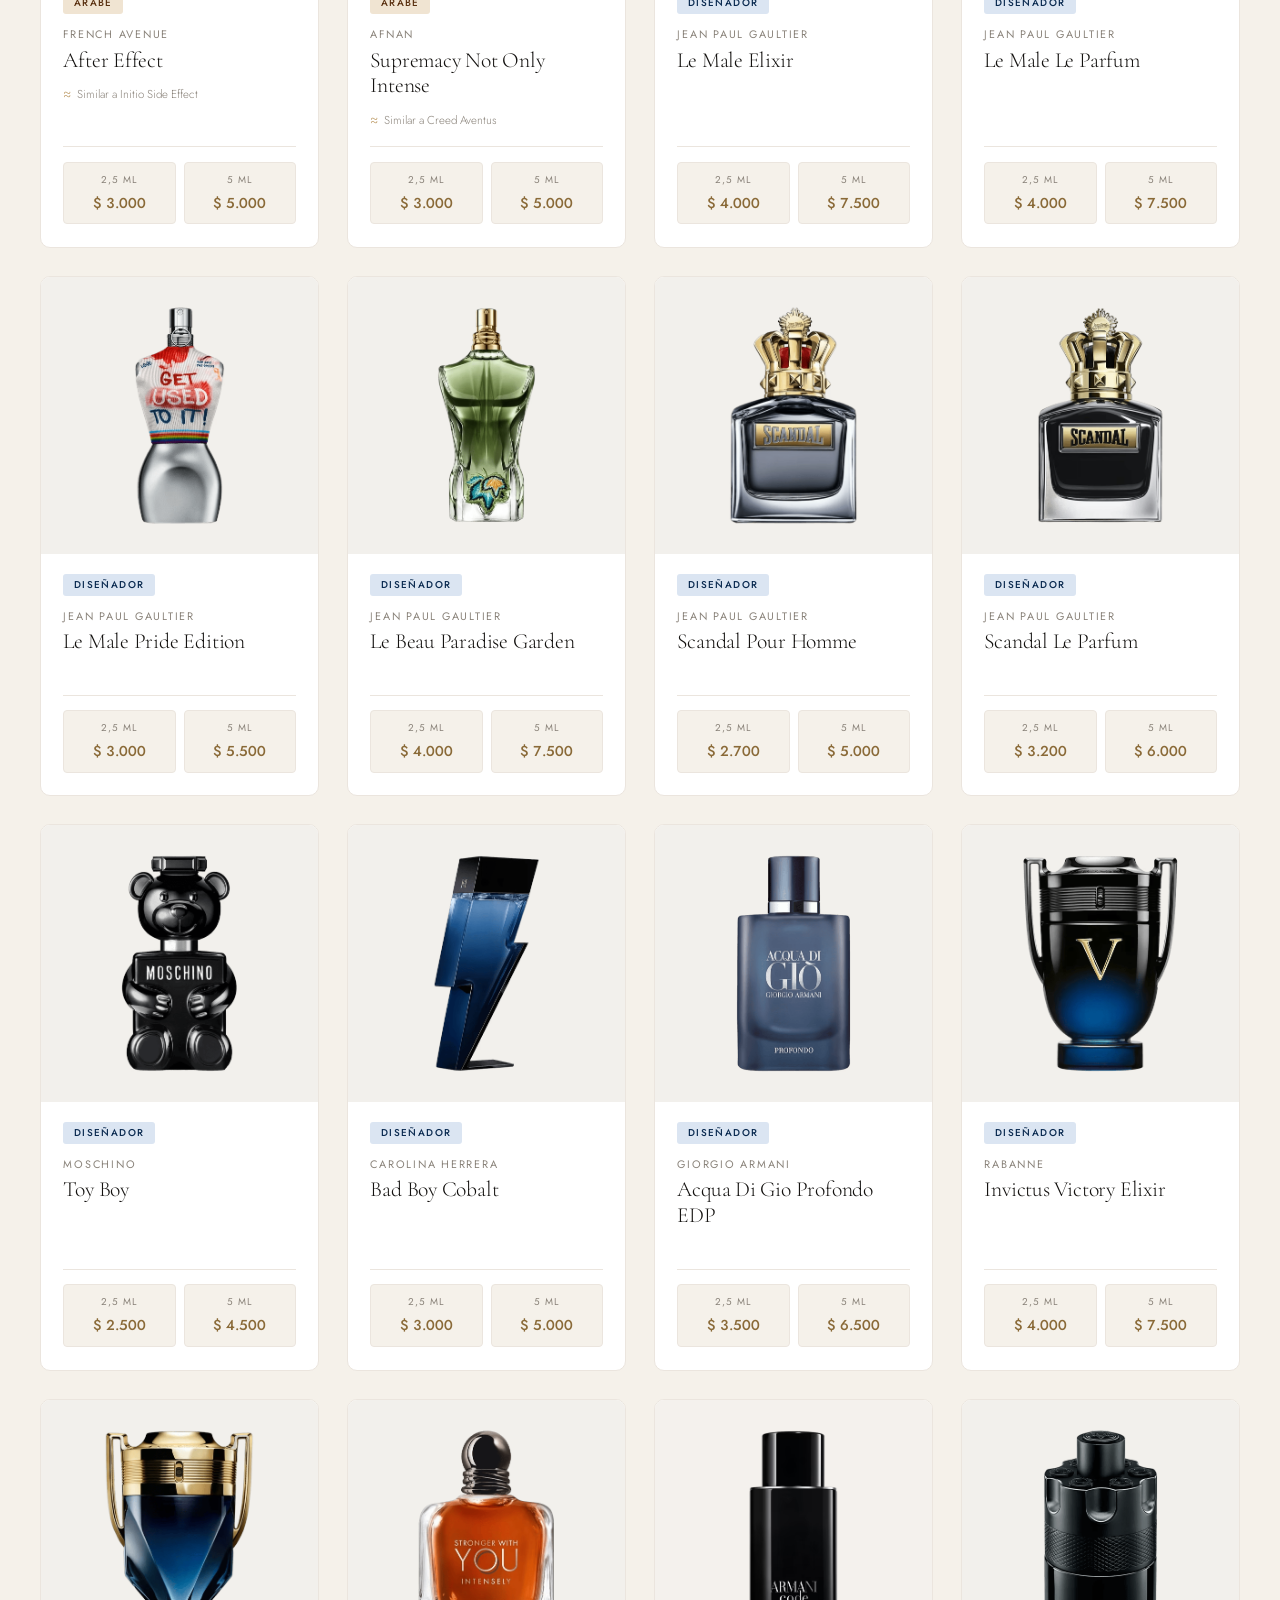
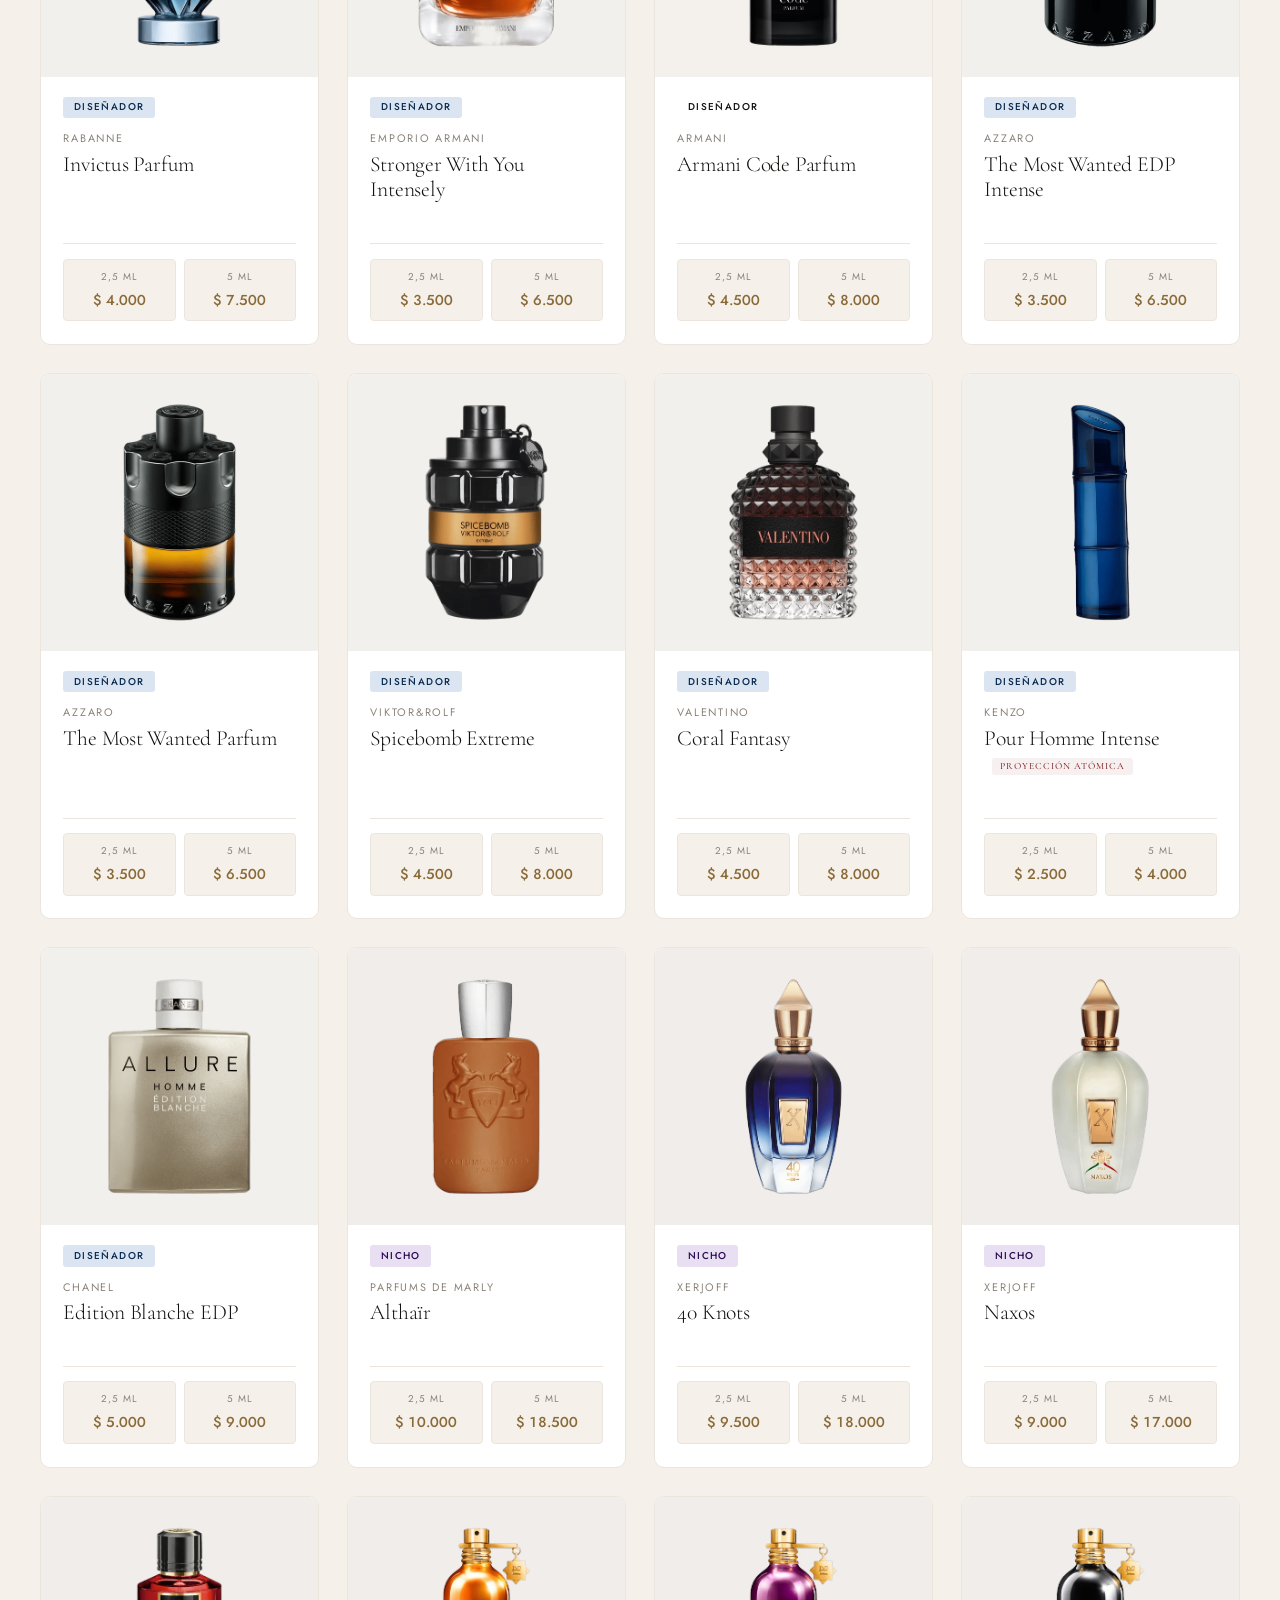
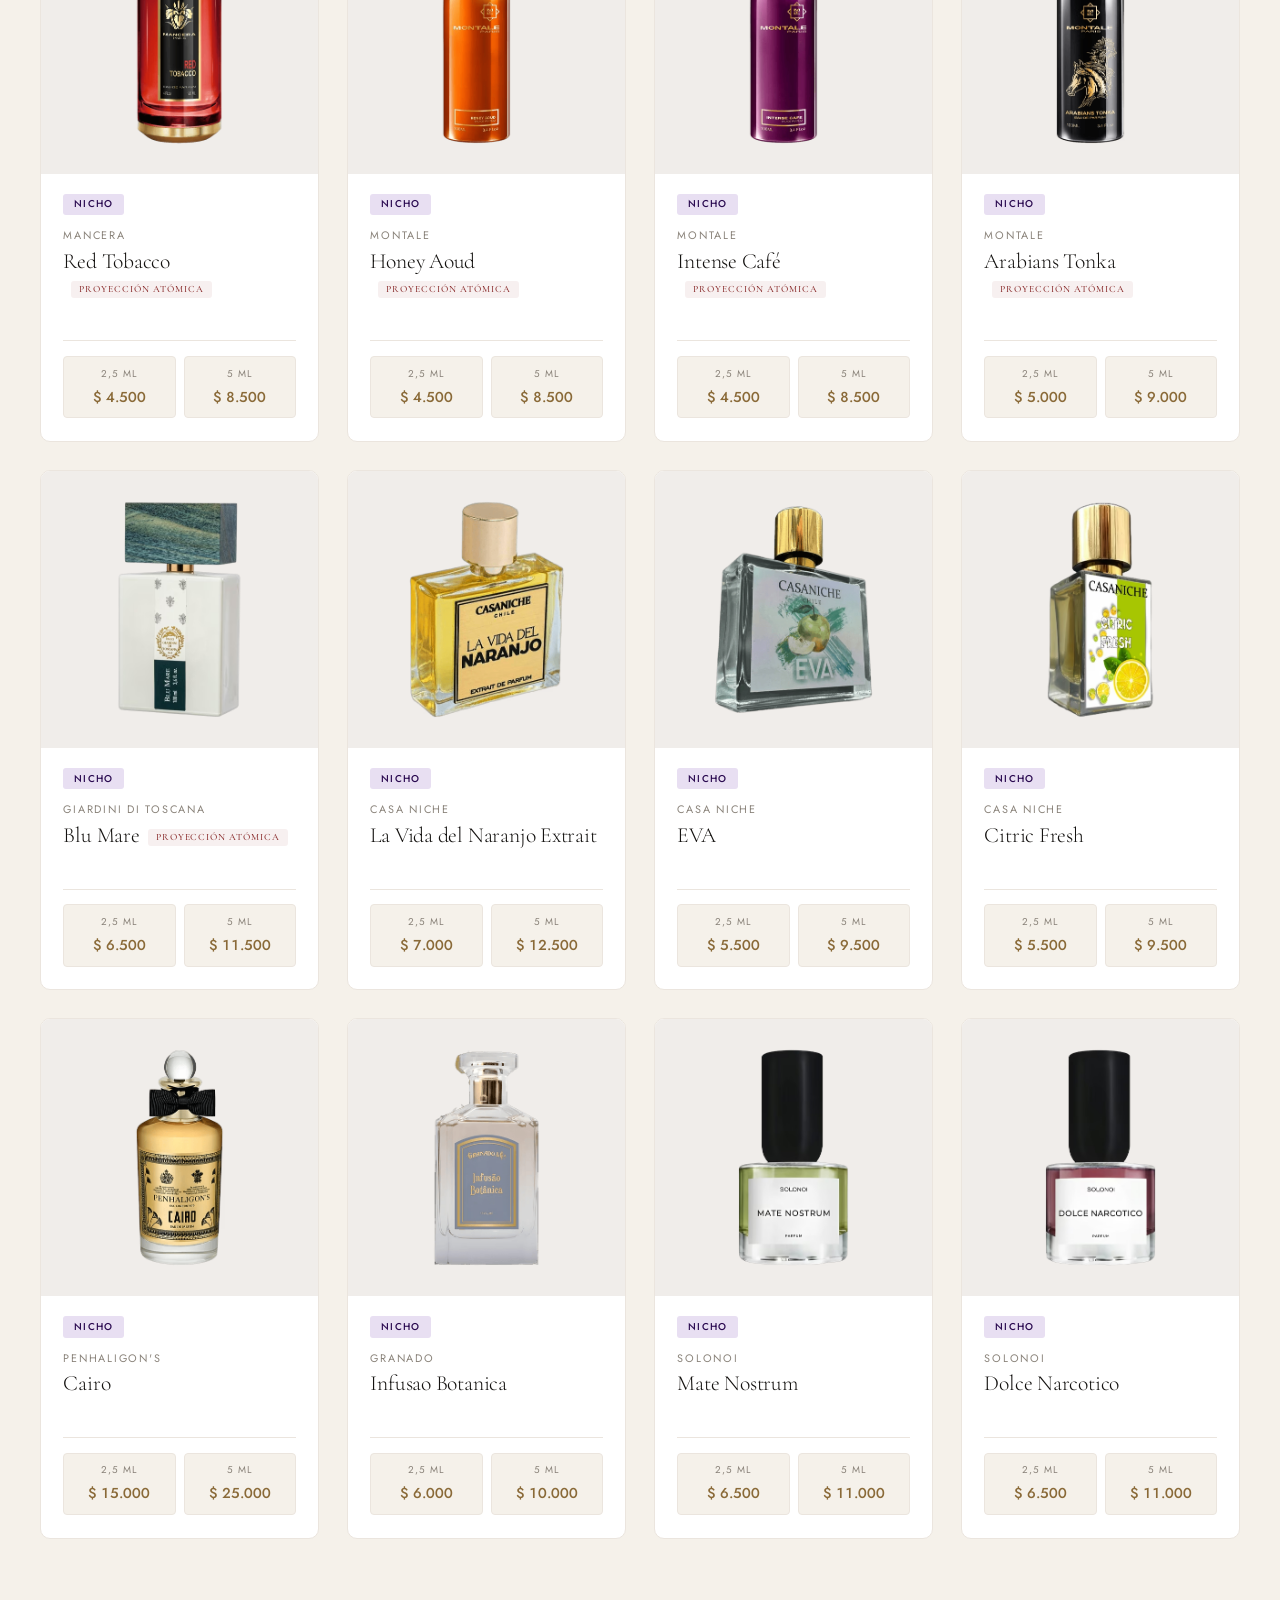
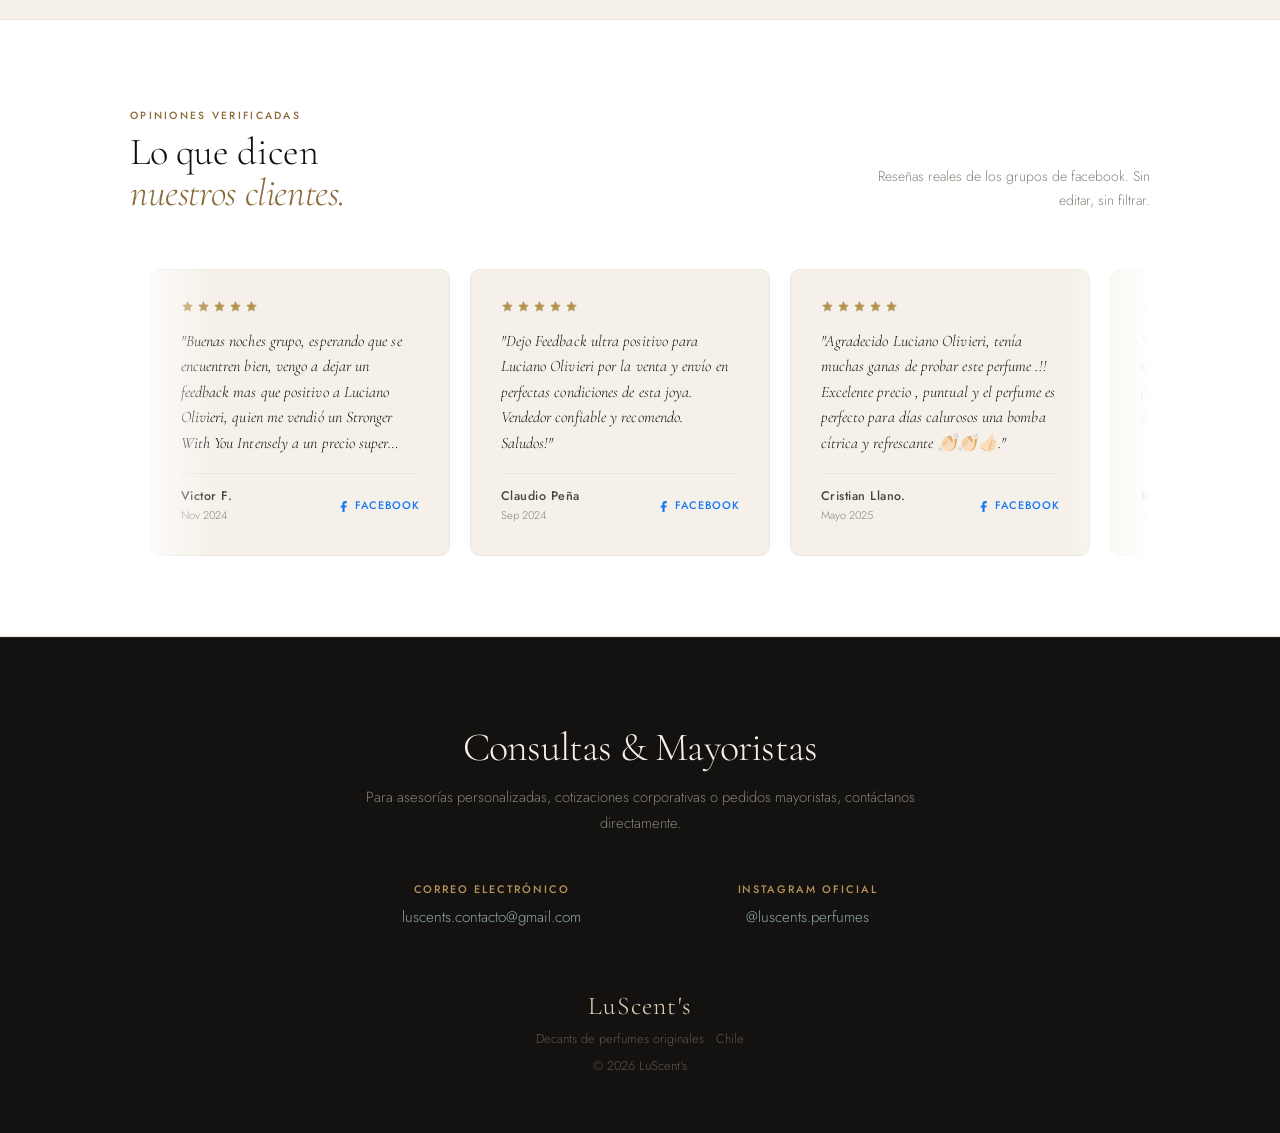
==== commit 4bbf0e0a: "changes de url" ====
--- a/index.html
+++ b/index.html
@@ -16,7 +16,7 @@
 <!-- Configuración Open Graph para previsualización en WhatsApp/Redes -->
 <meta property="og:title" content="LuScent's — Decants de Perfumes Originales · Chile" />
 <meta property="og:description" content="Fragancias 100% originales en frascos de 2,5 ml y 5 ml. Prueba antes de invertir. Envíos a todo Chile." />
-<meta property="og:url" content="https://lucianxolivieri.github.io/luscents/" />
+<meta property="og:url" content="https://lucianxolivieri.github.io/LuScents/" />
 <meta property="og:image" content="https://lucianxolivieri.github.io/luscents/img/banner-preview.png" />
 <meta property="og:type" content="website" />
 <meta property="og:site_name" content="LuScent's" />
